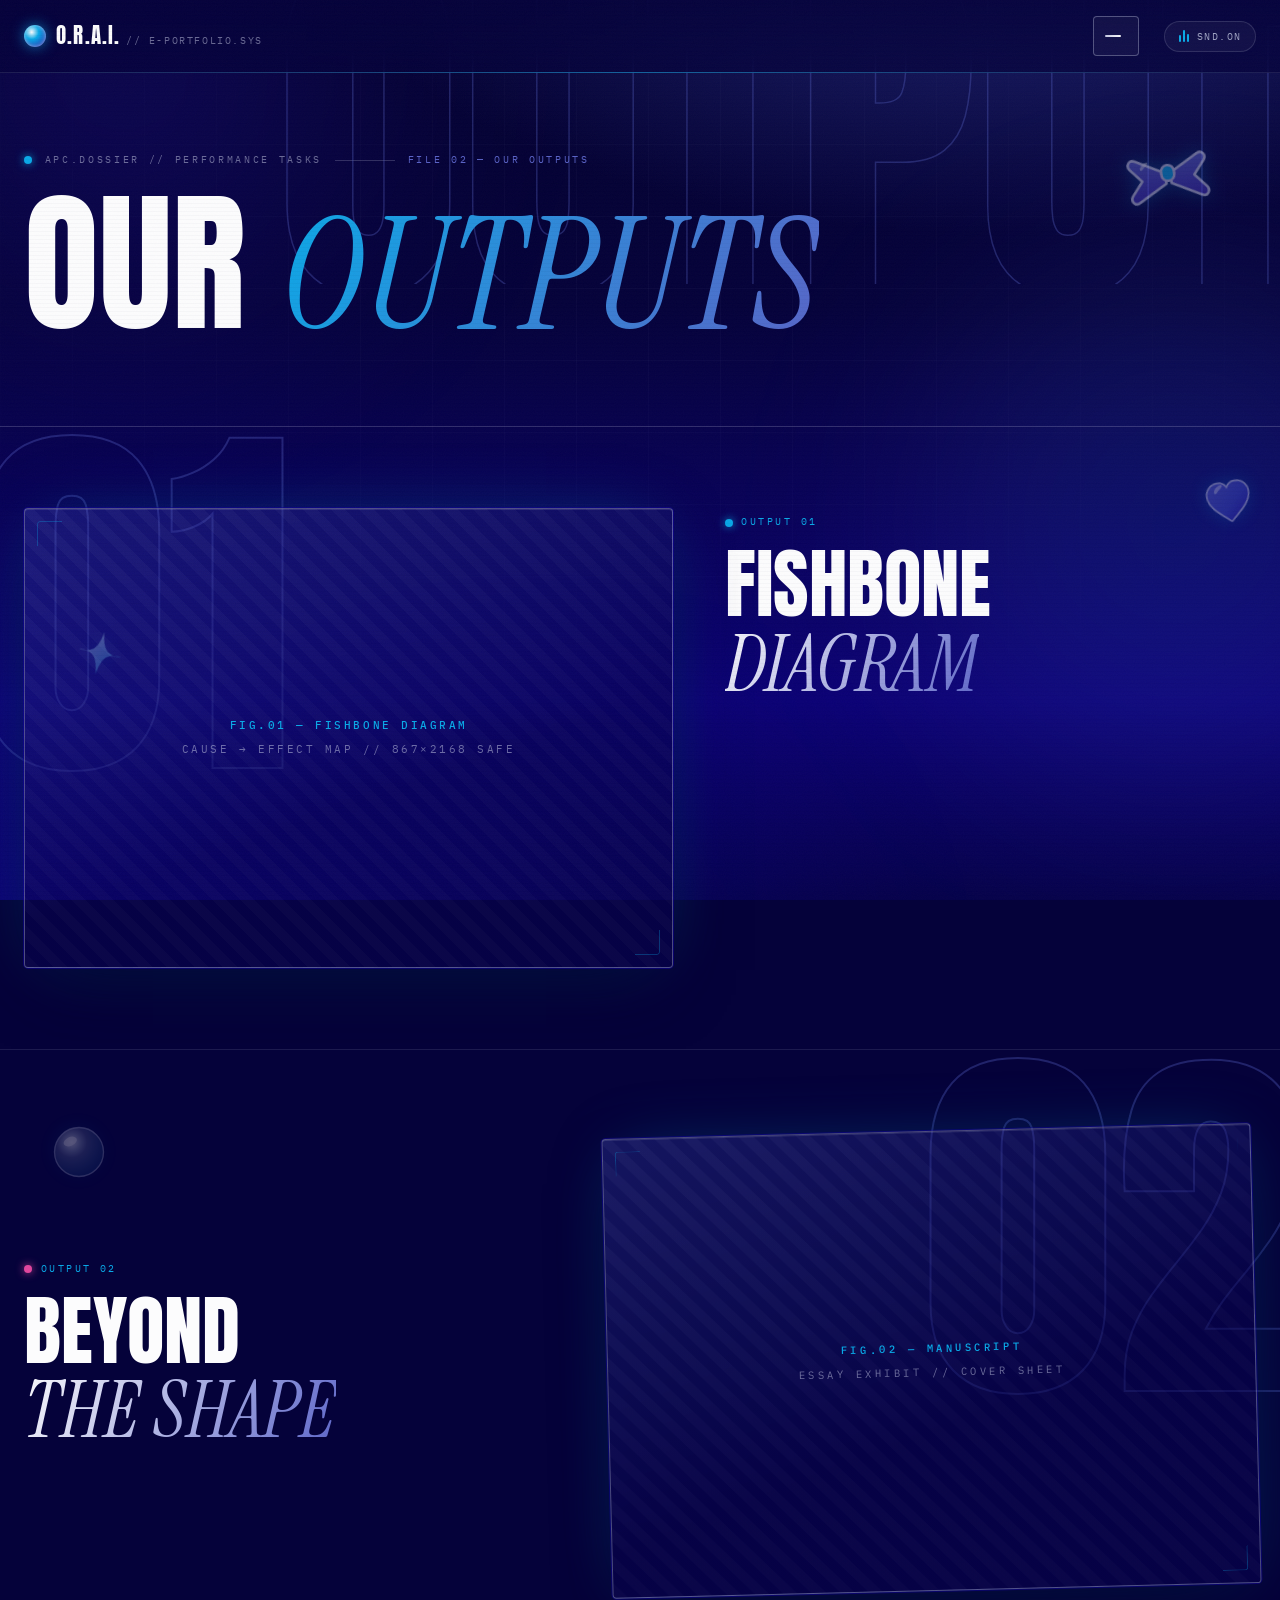
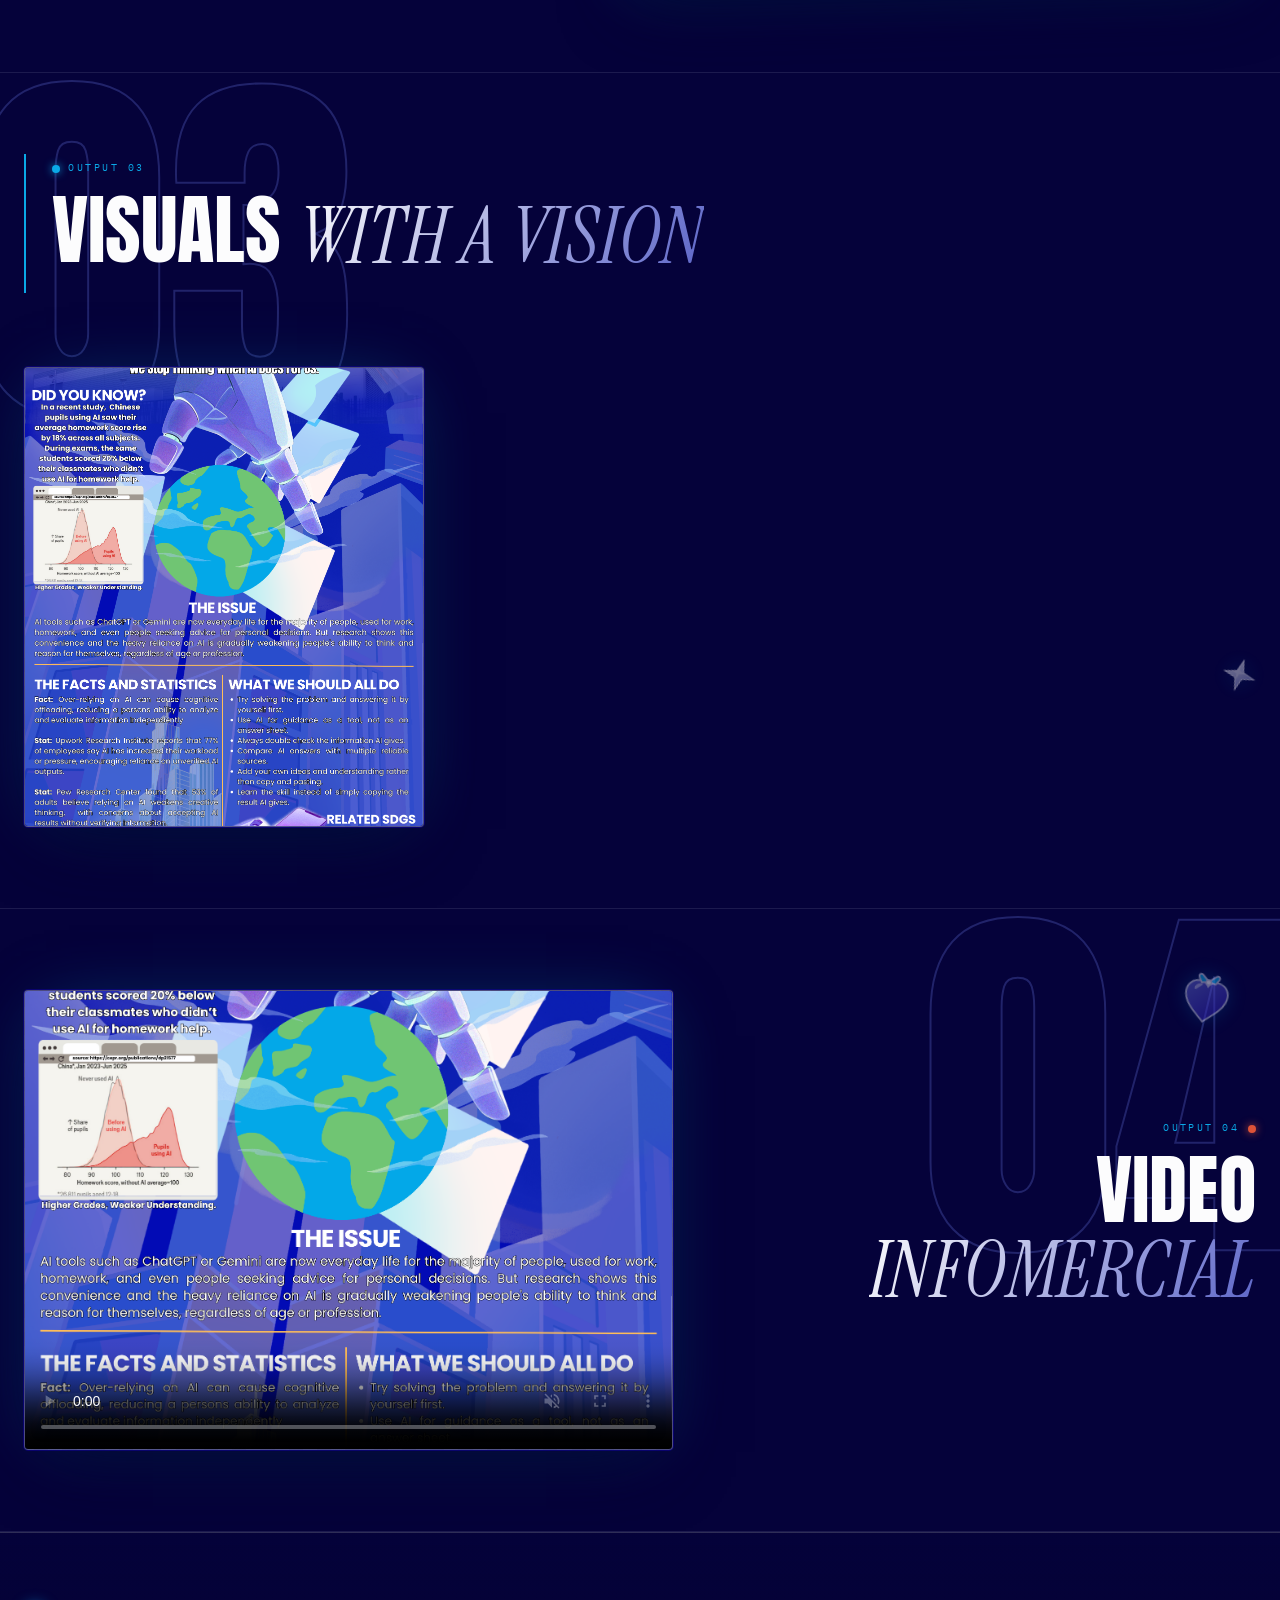
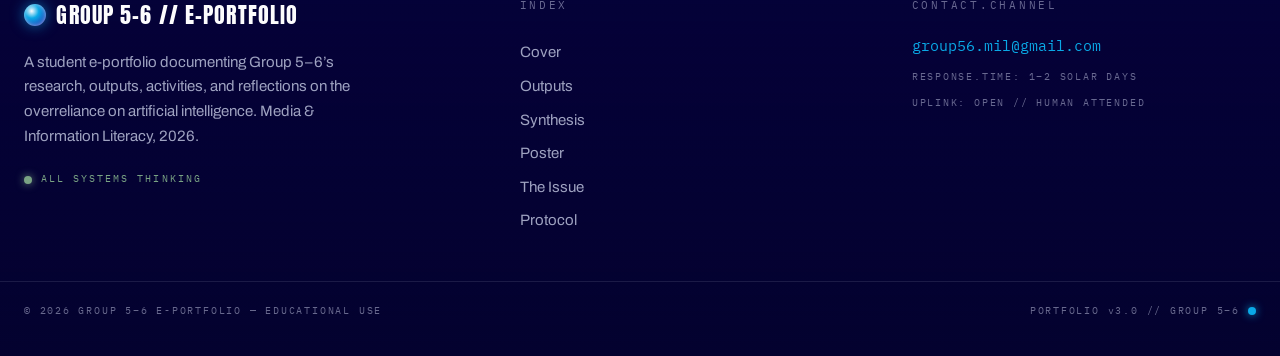
==== outputs.html @ e82bf7b2 "first commit" ====
<!DOCTYPE html>
<html lang="en">
<head>
  <meta charset="UTF-8" />
  <meta name="viewport" content="width=device-width, initial-scale=1.0" />
  <title>Our Outputs — Group 5–6 E-Portfolio</title>
  <meta name="description" content="Our group projects and outputs on the overreliance on artificial intelligence: fishbone diagram, Beyond the Shape, Visuals with a Vision, and a video infomercial." />
  <link rel="icon" href="data:image/svg+xml,%3Csvg xmlns='http://www.w3.org/2000/svg' viewBox='0 0 32 32'%3E%3Ccircle cx='16' cy='16' r='14' fill='%231000A0'/%3E%3Ccircle cx='16' cy='16' r='6' fill='%230AA9E7'/%3E%3C/svg%3E" />
  <link rel="preconnect" href="https://fonts.googleapis.com" />
  <link rel="preconnect" href="https://fonts.gstatic.com" crossorigin />
  <link href="https://fonts.googleapis.com/css2?family=Anton&family=Archivo:ital,wght@0,400;0,500;0,600;0,700;1,400&family=IBM+Plex+Mono:wght@400;500;600&family=Instrument+Serif:ital@0;1&display=swap" rel="stylesheet" />
  <link rel="stylesheet" href="styles.css" />
  <link rel="stylesheet" href="menu.css" />
  <noscript>
    <style>
      .reveal { opacity: 1 !important; transform: none !important; }
      .term { display: none !important; }
    </style>
  </noscript>
</head>
<body>
  <a class="skip-link" href="#main">Skip to content</a>

  <div class="atmosphere" aria-hidden="true">
    <div class="atmosphere__base"></div>
    <div class="blob blob--1"></div>
    <div class="blob blob--2"></div>
    <div class="blob blob--3"></div>
    <div class="bubbles" aria-hidden="true">
      <span></span><span></span><span></span><span></span><span></span><span></span><span></span><span></span>
    </div>
    <div class="grid-overlay" aria-hidden="true"></div>
  </div>
  <div class="noise" aria-hidden="true"></div>
  <div class="scanlines" aria-hidden="true"></div>

  <header class="nav" id="top">
    <div class="nav__inner">
      <a class="nav__brand" href="index.html" aria-label="O.R.A.I. home">
        <span class="nav__glyph" aria-hidden="true"></span>
        <span class="nav__code">O.R.A.I.<span class="nav__code-sub">// E-PORTFOLIO.SYS</span></span>
      </a>
      <button class="nav__menu-btn" id="pmenuOpen" type="button" aria-haspopup="dialog" aria-controls="pmenu" aria-expanded="false" aria-label="Open navigation menu">
        <span></span><span></span><span></span>
      </button>
      <button class="nav__sound" id="soundToggle" type="button" aria-pressed="false" aria-label="Interface sounds: off - activate to unmute">
        <span class="nav__sound-eq" aria-hidden="true"><i></i><i></i><i></i></span>
        <span class="nav__sound-text">SND.OFF</span>
      </button>
    </div>
  </header>

  <main id="main">
    <!-- ================= PAGE HEAD ================= -->
      <img class="decor decor--hide-sm" src="assets/decor/bow.svg" alt="" aria-hidden="true" loading="lazy" style="--dx:88%;--dy:16%;--ds:84px;--dr:-8deg;--do:.5">
  <img class="decor" src="assets/decor/sparkle.svg" alt="" aria-hidden="true" loading="lazy" style="--dx:6%;--dy:70%;--ds:46px;--dr:12deg;--do:.45;--dd:1.4s">
<section class="page-head">
      <div class="giant giant--page" aria-hidden="true">OUTPUT</div>
      <div class="container">
        <p class="page-head__kicker reveal">
          <span class="dot dot--cyan" aria-hidden="true"></span>
          APC.DOSSIER // PERFORMANCE TASKS
          <span class="hud__rule"></span>
          <span class="hud__id">FILE 02 — OUR OUTPUTS</span>
        </p>
        <h1 class="page-head__title reveal">OUR <em>OUTPUTS</em></h1>

      </div>
    </section>

    <!-- ================= SPREAD 01 — FISHBONE ================= -->
    <article class="spread spread--a" id="output-01">
  <img class="decor decor--hide-sm" src="assets/decor/heart.svg" alt="" aria-hidden="true" loading="lazy" style="--dx:94%;--dy:8%;--ds:52px;--dr:-10deg;--do:.45">

      <div class="spread__num spread__num--left" aria-hidden="true">01</div>
      <div class="container spread__grid spread__grid--media-left">
        <div class="spread__media reveal">
          <div class="media-slot media-slot--tall" data-lightbox="assets/output-01-fishbone.png">
            <img src="assets/output-01-fishbone.png" alt="Fishbone diagram tracing the causes of overreliance on artificial intelligence." data-fallback="fishbone" />
            <span class="media-slot__label" data-placeholder><b>FIG.01 — FISHBONE DIAGRAM</b>CAUSE → EFFECT MAP // 867×2168 SAFE</span>
          </div>
        </div>
        <div class="spread__copy">
          <p class="spread__kicker"><span class="dot dot--cyan" aria-hidden="true"></span>OUTPUT 01</p>
          <h2 class="spread__title">FISHBONE<br /><em>DIAGRAM</em></h2>
        </div>
      </div>
    </article>

    <!-- ================= SPREAD 02 — BEYOND THE SHAPE ================= -->
    <article class="spread spread--b" id="output-02">
  <img class="decor decor--hide-sm" src="assets/decor/bubble.svg" alt="" aria-hidden="true" loading="lazy" style="--dx:4%;--dy:12%;--ds:56px;--dr:0deg;--do:.35">

      <div class="spread__num spread__num--right" aria-hidden="true">02</div>
      <div class="container spread__grid spread__grid--media-right">
        <div class="spread__copy">
          <p class="spread__kicker"><span class="dot dot--magenta" aria-hidden="true"></span>OUTPUT 02</p>
          <h2 class="spread__title">BEYOND<br /><em>THE SHAPE</em></h2>
        </div>
        <div class="spread__media reveal">
          <div class="media-slot media-slot--tall" data-lightbox="assets/output-02-beyond-the-shape.png">
            <img src="assets/output-02-beyond-the-shape.png" alt="Beyond the Shape — written work cover." data-fallback="essay" />
            <span class="media-slot__label" data-placeholder><b>FIG.02 — MANUSCRIPT</b>ESSAY EXHIBIT // COVER SHEET</span>
          </div>
        </div>
      </div>
    </article>

    <!-- ================= SPREAD 03 — VISUALS WITH A VISION ================= -->
    <article class="spread spread--c" id="output-03">
  <img class="decor decor--hide-sm" src="assets/decor/star.svg" alt="" aria-hidden="true" loading="lazy" style="--dx:95%;--dy:70%;--ds:44px;--dr:18deg;--do:.45">

      <div class="spread__num spread__num--left" aria-hidden="true">03</div>
      <div class="container">
        <div class="spread__grid spread__grid--wide">
          <div class="spread__copy reveal">
            <p class="spread__kicker"><span class="dot dot--cyan" aria-hidden="true"></span>OUTPUT 03</p>
            <h2 class="spread__title">VISUALS <em>WITH A VISION</em></h2>
          </div>
          <div class="media-row reveal">
            <div class="media-slot media-slot--tall" data-lightbox="assets/poster.png">
              <img src="assets/poster.png" alt="Group poster: human silhouette before a glowing AI interface in indigo tones." />
            </div>
          </div>
        </div>
      </div>
    </article>

    <!-- ================= SPREAD 04 — VIDEO INFOMERCIAL ================= -->
    <article class="spread spread--d" id="output-04">
  <img class="decor decor--hide-sm" src="assets/decor/heart-bow.svg" alt="" aria-hidden="true" loading="lazy" style="--dx:92%;--dy:10%;--ds:56px;--dr:10deg;--do:.5">

      <div class="spread__num spread__num--right" aria-hidden="true">04</div>
      <div class="container spread__grid spread__grid--media-left">
        <div class="spread__media reveal">
          <div class="media-slot media-slot--tall">
            <video class="media-slot__video" src="assets/INFOMERCIAL.mp4" controls muted loop playsinline preload="metadata" poster="assets/poster.png"></video>
          </div>

        </div>
        <div class="spread__copy">
          <p class="spread__kicker"><span class="dot dot--orange" aria-hidden="true"></span>OUTPUT 04</p>
          <h2 class="spread__title">VIDEO<br /><em>INFOMERCIAL</em></h2>
        </div>
      </div>
    </article>
  </main>

  <!-- ================= FOOTER ================= -->
  <footer class="footer" id="contact">
    <div class="container footer__grid">
      <div class="footer__brand">
        <p class="footer__logo"><span class="nav__glyph" aria-hidden="true"></span>GROUP 5–6 // E-PORTFOLIO</p>
        <p class="footer__tag">A student e-portfolio documenting Group 5–6’s research, outputs, activities, and reflections on the overreliance on artificial intelligence. Media & Information Literacy, 2026.</p>
        <p class="footer__status"><span class="dot dot--green" aria-hidden="true"></span>ALL SYSTEMS THINKING</p>
      </div>
      <nav class="footer__nav" aria-label="Footer">
        <h4>INDEX</h4>
        <a href="index.html">Cover</a>
        <a href="outputs.html">Outputs</a>
        <a href="synthesis.html">Synthesis</a>
        <a href="index.html#poster">Poster</a>
        <a href="index.html#issue">The Issue</a>
        <a href="index.html#protocol">Protocol</a>
      </nav>
      <div class="footer__contact">
        <h4>CONTACT.CHANNEL</h4>
        <a class="footer__mail" href="mailto:group56.mil@gmail.com">group56.mil@gmail.com</a>
        <p class="footer__meta">RESPONSE.TIME: 1–2 SOLAR DAYS</p>
        <p class="footer__meta">UPLINK: OPEN // HUMAN ATTENDED</p>
      </div>
    </div>
    <div class="footer__baseline">
      <div class="container footer__baseline-inner">
        <p>© 2026 GROUP 5–6 E-PORTFOLIO — EDUCATIONAL USE</p>
        <p class="footer__build">PORTFOLIO v3.0 // GROUP 5–6 <span class="dot dot--cyan"></span></p>
      </div>
    </div>
  </footer>


  <!-- P-MENU: Persona-style interactive navigation -->
  <div class="pmenu" id="pmenu" role="dialog" aria-modal="true" aria-label="Site navigation" aria-hidden="true">
    <div class="pmenu__mask" aria-hidden="true"></div>
    <div class="pmenu__water" aria-hidden="true"></div>
    <video class="pmenu__video" src="assets/menu.mp4" muted loop playsinline preload="auto" aria-hidden="true"></video>
    <div class="pmenu__bubbles" aria-hidden="true"><span></span><span></span><span></span><span></span><span></span><span></span></div>
    <div class="pmenu__inner">
      <div class="pmenu__head">
        <span class="nav__glyph" aria-hidden="true"></span>
        <span><b>O.R.A.I.</b> NAV.SYS</span>
        <span class="pmenu__head-fill"></span>
        <span class="pmenu__date"><span id="pmenuDate">-- --</span><span class="pmenu__date-sep"></span><span class="pmenu__date-day" id="pmenuDay">---</span><span class="pmenu__date-sep"></span><span class="pmenu__date-time" id="pmenuClock">--:--</span></span>
        <button type="button" class="pmenu__close" id="pmenuClose">CLOSE ✕</button>
      </div>
      <ul class="pmenu__list" id="pmenuList">
        <li class="pmenu__item" data-href="index.html" tabindex="0" role="link"><span class="pmenu__idx">01</span>HOME</li>
        <li class="pmenu__item" data-href="outputs.html" tabindex="0" role="link"><span class="pmenu__idx">02</span>GROUP OUTPUTS</li>
        <li class="pmenu__item" data-href="synthesis.html" tabindex="0" role="link"><span class="pmenu__idx">03</span>SYNTHESIS</li>
        <li class="pmenu__item" data-href="synthesis.html#team" tabindex="0" role="link"><span class="pmenu__idx">04</span>MEET THE TEAM</li>
      </ul>
      <div class="pmenu__foot">
        <span class="dot dot--cyan" aria-hidden="true"></span>
        <span>NAV.SYS v3.0</span>
        <span class="pmenu__foot-fill"></span>
        <span>↑↓ NAVIGATE · ENTER SELECT · ESC CLOSE</span>
      </div>
      <svg class="pmenu__cursor" id="pmenuCursor" viewBox="0 0 40 40" aria-hidden="true">
        <polygon class="pmenu__cursor-shape" points="2,8 36,20 10,30" fill="#FCFCFD"/><polygon class="pmenu__cursor-shape pmenu__cursor-shape--accent" points="2,8 36,20 10,30" fill="#0AA9E7"/>
      </svg>
    </div>
  </div>

  <!-- page transition wipe -->
  <div class="pagewipe" id="pagewipe" aria-hidden="true">
    <span class="pagewipe__label" id="pagewipeLabel"></span>
  </div>

  <script src="main.js"></script>
</body>
</html>
---- styles.css ----
/* ============================================================
   O.R.A.I. — Overreliance on Artificial Intelligence
   Y2K × FRUTIGER AERO × JAPANESE EDITORIAL × CYBER CHROME
   Color DNA: group poster (deep indigo → periwinkle, white)
   "What if our poster became a futuristic digital magazine?"
   ============================================================ */

:root {
  /* Poster palette — dominant */
  --indigo-deep:    #1000A0;
  --indigo-electric:#2514A7;
  --indigo-muted:   #3F31B2;
  --blue-violet:    #3E4AC2;
  --periwinkle:     #5A63C7;
  --white:          #FCFCFD;
  --lavender:       #C6CAE4;

  /* Accents — small doses only */
  --cyan:           #0AA9E7;
  --green:          #7AA384;
  --orange-red:     #DD5338;
  --magenta:        #E0479E; /* tiny editorial pops only */

  /* Derived */
  --bg-0: #05023A;
  --bg-1: #0C0275;
  --bg-2: #04022E;
  --ink-soft: rgba(198, 202, 228, 0.8);
  --ink-faint: rgba(198, 202, 228, 0.52);
  --glass-fill: rgba(252, 252, 253, 0.045);
  --glass-fill-strong: rgba(252, 252, 253, 0.08);
  --glass-edge: rgba(198, 202, 228, 0.16);
  --glass-edge-bright: rgba(198, 202, 228, 0.36);
  --line: rgba(198, 202, 228, 0.22);          /* thin editorial rules */
  --line-faint: rgba(198, 202, 228, 0.12);
  --giant-ink: rgba(63, 49, 178, 0.3);
  --giant-ink-2: rgba(62, 74, 194, 0.2);
  --giant-ink-outline: rgba(90, 99, 199, 0.34);

  --font-display: "Anton", "Arial Narrow", sans-serif;
  --font-body: "Archivo", "Helvetica Neue", Arial, sans-serif;
  --font-mono: "IBM Plex Mono", "Courier New", monospace;
  --font-serif: "Instrument Serif", Georgia, serif;

  --radius-lg: 18px;
  --radius-md: 10px;
  --radius-sm: 4px;

  --container: 1240px;
  --nav-h: 72px;

  --ease: cubic-bezier(0.22, 1, 0.36, 1);
}

/* ---------- Reset & base ---------- */
*, *::before, *::after { box-sizing: border-box; }

html {
  scroll-behavior: smooth;
  scroll-padding-top: calc(var(--nav-h) + 16px);
  overflow-x: hidden;
}

body {
  margin: 0;
  font-family: var(--font-body);
  font-size: 1.0625rem;
  line-height: 1.65;
  color: var(--white);
  background: var(--bg-0);
  overflow-x: hidden;
  animation: page-in 0.7s var(--ease) both;
}
@keyframes page-in {
  from { opacity: 0; }
  to   { opacity: 1; }
}

img { max-width: 100%; display: block; }

a { color: var(--cyan); text-decoration: none; }
a:hover { text-decoration: underline; text-underline-offset: 3px; }

h1, h2, h3, h4 { margin: 0; font-weight: 400; }
p { margin: 0 0 1rem; }

::selection { background: var(--cyan); color: var(--indigo-deep); }

:focus-visible {
  outline: 2px solid var(--cyan);
  outline-offset: 3px;
  border-radius: 2px;
}

.visually-hidden {
  position: absolute !important;
  width: 1px; height: 1px;
  margin: -1px; padding: 0; border: 0;
  clip: rect(0 0 0 0); clip-path: inset(50%);
  overflow: hidden; white-space: nowrap;
}

.skip-link {
  position: fixed;
  top: -100px; left: 1rem;
  z-index: 1000;
  background: var(--indigo-deep);
  color: var(--white);
  padding: 0.7rem 1.2rem;
  font-family: var(--font-mono);
  font-size: 0.8rem;
  border: 1px solid var(--cyan);
  transition: top 0.2s var(--ease);
}
.skip-link:focus { top: 1rem; }

.container {
  width: min(var(--container), calc(100% - 3rem));
  margin-inline: auto;
}

.text-cyan { color: var(--cyan); }
em, .serif-accent { font-family: var(--font-serif); font-style: italic; font-weight: 400; }
h1 em, h2 em, .hero__line em { letter-spacing: 0.01em; }

/* ============================================================
   ATMOSPHERE — layered indigo depth, noise, scanlines
   ============================================================ */
.atmosphere {
  position: fixed; inset: 0;
  z-index: -1;
  overflow: hidden;
  pointer-events: none;
}
.atmosphere__base {
  position: absolute; inset: 0;
  background:
    radial-gradient(90% 60% at 78% -10%, rgba(62, 74, 194, 0.5), transparent 60%),
    radial-gradient(70% 55% at 8% 108%, rgba(16, 0, 160, 0.75), transparent 62%),
    linear-gradient(180deg, var(--bg-2) 0%, var(--bg-0) 34%, var(--bg-1) 78%, #06024A 100%);
}
.blob {
  position: absolute;
  border-radius: 50%;
  filter: blur(90px);
  opacity: 0.5;
}
.blob--1 {
  width: 55vw; height: 55vw;
  left: -18vw; top: -22vw;
  background: radial-gradient(circle, rgba(37, 20, 167, 0.65), transparent 70%);
  animation: drift-a 26s ease-in-out infinite alternate;
}
.blob--2 {
  width: 48vw; height: 48vw;
  right: -16vw; top: 24vh;
  background: radial-gradient(circle, rgba(10, 169, 231, 0.2), rgba(62, 74, 194, 0.35) 45%, transparent 72%);
  animation: drift-b 32s ease-in-out infinite alternate;
}
.blob--3 {
  width: 60vw; height: 42vw;
  left: 12vw; bottom: -28vw;
  background: radial-gradient(circle, rgba(16, 0, 160, 0.7), transparent 70%);
  animation: drift-a 38s ease-in-out infinite alternate-reverse;
}
@keyframes drift-a {
  from { transform: translate3d(0, 0, 0) scale(1); }
  to   { transform: translate3d(6vw, 4vh, 0) scale(1.12); }
}
@keyframes drift-b {
  from { transform: translate3d(0, 0, 0) scale(1.05); }
  to   { transform: translate3d(-5vw, -6vh, 0) scale(0.94); }
}

.bubbles { position: absolute; inset: 0; }
.bubbles span {
  position: absolute;
  bottom: -12vh;
  border-radius: 50%;
  background: radial-gradient(circle at 32% 30%, rgba(252, 252, 253, 0.5), rgba(10, 169, 231, 0.12) 42%, rgba(63, 49, 178, 0.05) 70%);
  border: 1px solid rgba(252, 252, 253, 0.14);
  box-shadow: inset 0 0 12px rgba(252, 252, 253, 0.12), 0 0 18px rgba(10, 169, 231, 0.08);
  animation: bubble-rise linear infinite;
}
.bubbles span:nth-child(1) { left: 6%;  width: 26px; height: 26px; animation-duration: 19s; animation-delay: -3s; }
.bubbles span:nth-child(2) { left: 17%; width: 12px; height: 12px; animation-duration: 26s; animation-delay: -11s; }
.bubbles span:nth-child(3) { left: 31%; width: 34px; height: 34px; animation-duration: 22s; animation-delay: -7s; }
.bubbles span:nth-child(4) { left: 47%; width: 16px; height: 16px; animation-duration: 30s; animation-delay: -16s; }
.bubbles span:nth-child(5) { left: 62%; width: 22px; height: 22px; animation-duration: 24s; animation-delay: -5s; }
.bubbles span:nth-child(6) { left: 74%; width: 10px; height: 10px; animation-duration: 28s; animation-delay: -19s; }
.bubbles span:nth-child(7) { left: 85%; width: 30px; height: 30px; animation-duration: 21s; animation-delay: -9s; }
.bubbles span:nth-child(8) { left: 94%; width: 14px; height: 14px; animation-duration: 33s; animation-delay: -14s; }
@keyframes bubble-rise {
  from { transform: translateY(0); opacity: 0; }
  8%   { opacity: 0.85; }
  92%  { opacity: 0.5; }
  to   { transform: translateY(-118vh); opacity: 0; }
}

.grid-overlay {
  position: absolute; inset: 0;
  background:
    linear-gradient(rgba(198, 202, 228, 0.035) 1px, transparent 1px),
    linear-gradient(90deg, rgba(198, 202, 228, 0.035) 1px, transparent 1px);
  background-size: 72px 72px;
  mask-image: radial-gradient(80% 70% at 50% 30%, black, transparent 90%);
  -webkit-mask-image: radial-gradient(80% 70% at 50% 30%, black, transparent 90%);
}

/* Digital noise + scanlines — fixed editorial texture layers */
.noise, .scanlines {
  position: fixed; inset: 0;
  pointer-events: none;
}
.noise {
  z-index: 250;
  opacity: 0.05;
  background-image: url("data:image/svg+xml,%3Csvg xmlns='http://www.w3.org/2000/svg' width='140' height='140'%3E%3Cfilter id='n'%3E%3CfeTurbulence type='fractalNoise' baseFrequency='0.9' numOctaves='2'/%3E%3C/filter%3E%3Crect width='140' height='140' filter='url(%23n)' opacity='0.6'/%3E%3C/svg%3E");
}
.scanlines {
  z-index: 249;
  opacity: 0.35;
  background: repeating-linear-gradient(
    180deg,
    transparent 0px,
    transparent 3px,
    rgba(4, 2, 46, 0.14) 4px
  );
}

/* ============================================================
   NAV — translucent chrome rail
   ============================================================ */
.nav {
  position: fixed;
  top: 0; left: 0; right: 0;
  z-index: 200;
  background: linear-gradient(180deg, rgba(5, 2, 58, 0.88), rgba(5, 2, 58, 0.66));
  backdrop-filter: blur(16px);
  -webkit-backdrop-filter: blur(16px);
  border-bottom: 1px solid var(--line-faint);
}
.nav::after {
  content: "";
  position: absolute;
  left: 0; right: 0; bottom: -1px;
  height: 1px;
  background: linear-gradient(90deg, transparent, rgba(10, 169, 231, 0.5), transparent);
}
.nav__inner {
  width: min(var(--container), calc(100% - 3rem));
  margin-inline: auto;
  height: var(--nav-h);
  display: flex;
  align-items: center;
  gap: 1.6rem;
}
/* all navigation lives in the P-menu: push controls right */
.nav__menu-btn { margin-left: auto; }
.nav__sound { margin-left: 0; }
.nav__brand {
  display: inline-flex;
  align-items: center;
  gap: 0.65rem;
  color: var(--white);
  font-family: var(--font-display);
  font-size: 1.3rem;
  letter-spacing: 0.05em;
}
.nav__brand:hover { text-decoration: none; }
.nav__glyph {
  width: 22px; height: 22px;
  border-radius: 50%;
  background:
    radial-gradient(circle at 35% 32%, var(--white) 0%, var(--cyan) 34%, var(--indigo-electric) 100%);
  box-shadow: 0 0 14px rgba(10, 169, 231, 0.65), inset 0 0 4px rgba(252, 252, 253, 0.6);
  flex: none;
}
.nav__code-sub {
  font-family: var(--font-mono);
  font-size: 0.62rem;
  letter-spacing: 0.16em;
  color: var(--ink-faint);
  margin-left: 0.4rem;
}
.nav__links {
  display: flex;
  align-items: center;
  gap: 1.4rem;
  margin-left: auto;
}
.nav__links a {
  position: relative;
  color: var(--ink-soft);
  font-family: var(--font-mono);
  font-size: 0.74rem;
  letter-spacing: 0.16em;
  text-transform: uppercase;
  padding: 0.4rem 0;
  transition: color 0.2s var(--ease);
}
.nav__links a::after {
  content: "";
  position: absolute;
  left: 0; right: 100%; bottom: 0;
  height: 1px;
  background: var(--cyan);
  box-shadow: 0 0 8px rgba(10, 169, 231, 0.8);
  transition: right 0.3s var(--ease);
}
.nav__links a:hover, .nav__links a.is-active { color: var(--white); text-decoration: none; }
.nav__links a:hover::after, .nav__links a.is-active::after { right: 0; }

.nav__cta {
  display: inline-flex;
  align-items: center;
  gap: 0.55rem;
  font-family: var(--font-mono);
  font-size: 0.72rem;
  letter-spacing: 0.14em;
  text-transform: uppercase;
  color: var(--indigo-deep);
  background: linear-gradient(180deg, var(--white) 0%, var(--lavender) 100%);
  border: 1px solid rgba(252, 252, 253, 0.85);
  border-radius: 999px;
  padding: 0.55rem 1.15rem;
  box-shadow: inset 0 1px 0 var(--white), 0 6px 18px -6px rgba(10, 169, 231, 0.5);
  transition: box-shadow 0.25s var(--ease), transform 0.25s var(--ease);
}
.nav__cta:hover { text-decoration: none; transform: translateY(-1px); box-shadow: inset 0 1px 0 var(--white), 0 10px 26px -6px rgba(10, 169, 231, 0.7); }

.nav__sound {
  display: inline-flex;
  align-items: center;
  gap: 0.5rem;
  font-family: var(--font-mono);
  font-size: 0.64rem;
  letter-spacing: 0.14em;
  color: var(--ink-soft);
  background: var(--glass-fill);
  border: 1px solid var(--glass-edge);
  border-radius: 999px;
  padding: 0.5rem 0.85rem;
  cursor: pointer;
  transition: border-color 0.2s var(--ease), color 0.2s var(--ease), box-shadow 0.2s var(--ease);
}
.nav__sound:hover { border-color: var(--cyan); color: var(--white); box-shadow: 0 0 14px rgba(10, 169, 231, 0.25); }
.nav__sound-eq { display: inline-flex; align-items: flex-end; gap: 2px; height: 12px; }
.nav__sound-eq i {
  width: 2px;
  background: var(--cyan);
  border-radius: 1px;
  animation: eq-bounce 0.9s ease-in-out infinite;
}
.nav__sound-eq i:nth-child(1) { height: 55%; animation-delay: 0s; }
.nav__sound-eq i:nth-child(2) { height: 100%; animation-delay: 0.15s; }
.nav__sound-eq i:nth-child(3) { height: 70%; animation-delay: 0.3s; }
@keyframes eq-bounce {
  0%, 100% { transform: scaleY(0.4); }
  50% { transform: scaleY(1); }
}
.nav__sound[aria-pressed="false"] .nav__sound-eq i { animation-play-state: paused; transform: scaleY(0.3); }

.nav__toggle {
  display: none;
  flex-direction: column;
  gap: 6px;
  background: transparent;
  border: 1px solid var(--glass-edge);
  border-radius: var(--radius-sm);
  padding: 0.7rem 0.6rem;
  cursor: pointer;
}
.nav__toggle span {
  width: 22px; height: 2px;
  background: var(--white);
  transition: transform 0.3s var(--ease), opacity 0.3s var(--ease);
}
.nav__toggle[aria-expanded="true"] span:nth-child(1) { transform: translateY(4px) rotate(45deg); }
.nav__toggle[aria-expanded="true"] span:nth-child(2) { transform: translateY(-4px) rotate(-45deg); }

.nav__mobile {
  display: none;
  flex-direction: column;
  padding: 0.6rem 1.5rem 1.4rem;
  border-top: 1px solid var(--line-faint);
  background: rgba(5, 2, 58, 0.96);
}
.nav__mobile a {
  color: var(--ink-soft);
  font-family: var(--font-mono);
  font-size: 0.82rem;
  letter-spacing: 0.16em;
  text-transform: uppercase;
  padding: 0.85rem 0;
  border-bottom: 1px solid var(--line-faint);
}
.nav__mobile a:hover, .nav__mobile a.is-active { color: var(--cyan); text-decoration: none; }

/* ============================================================
   EDITORIAL PRIMITIVES — hud, dots, chips, stickers, rules
   ============================================================ */
.hud {
  display: inline-flex;
  align-items: center;
  gap: 0.6rem;
  font-family: var(--font-mono);
  font-size: 0.68rem;
  letter-spacing: 0.22em;
  text-transform: uppercase;
  color: var(--ink-faint);
  margin: 0 0 1.4rem;
}
.hud__rule {
  width: 60px; height: 1px;
  background: var(--line);
  display: inline-block;
}
.hud__id { color: var(--periwinkle); }

.dot {
  width: 8px; height: 8px;
  border-radius: 50%;
  display: inline-block;
  flex: none;
  animation: dot-pulse 2.4s ease-in-out infinite;
}
.dot--green  { background: var(--green);      box-shadow: 0 0 8px rgba(122, 163, 132, 0.9); }
.dot--cyan   { background: var(--cyan);       box-shadow: 0 0 8px rgba(10, 169, 231, 0.9); }
.dot--orange { background: var(--orange-red); box-shadow: 0 0 8px rgba(221, 83, 56, 0.9); }
.dot--magenta{ background: var(--magenta);    box-shadow: 0 0 8px rgba(224, 71, 158, 0.9); }
@keyframes dot-pulse {
  0%, 100% { opacity: 1; }
  50% { opacity: 0.45; }
}

.status-chip {
  display: inline-flex;
  align-items: center;
  gap: 0.5rem;
  font-family: var(--font-mono);
  font-size: 0.64rem;
  letter-spacing: 0.14em;
  color: var(--ink-soft);
  background: var(--glass-fill);
  border: 1px solid var(--glass-edge);
  border-radius: 3px;
  padding: 0.5rem 0.8rem;
  backdrop-filter: blur(6px);
  -webkit-backdrop-filter: blur(6px);
}

/* Stickers — rotated chrome-edged badges */
.sticker {
  display: inline-flex;
  align-items: center;
  gap: 0.45rem;
  font-family: var(--font-mono);
  font-size: 0.64rem;
  letter-spacing: 0.18em;
  text-transform: uppercase;
  color: var(--indigo-deep);
  background: linear-gradient(180deg, var(--white), var(--lavender));
  border: 1px solid rgba(252, 252, 253, 0.9);
  border-radius: 3px;
  padding: 0.42rem 0.75rem;
  box-shadow: inset 0 1px 0 var(--white), 0 6px 16px -6px rgba(10, 169, 231, 0.55), 0 0 0 1px rgba(16, 0, 160, 0.4);
  transform: rotate(-2.5deg);
}
.sticker--alt { transform: rotate(2deg); color: var(--white); background: linear-gradient(180deg, var(--indigo-electric), var(--indigo-deep)); border-color: rgba(10, 169, 231, 0.5); }
.sticker--pink { color: var(--white); background: linear-gradient(180deg, #C23B82, var(--magenta)); border-color: rgba(252, 252, 253, 0.5); }

/* Badge — flat mono label */
.badge {
  display: inline-block;
  font-family: var(--font-mono);
  font-size: 0.6rem;
  letter-spacing: 0.2em;
  text-transform: uppercase;
  color: var(--cyan);
  border: 1px solid rgba(10, 169, 231, 0.45);
  padding: 0.3rem 0.6rem;
  border-radius: 2px;
}

/* Vertical rail label — Japanese magazine side text */
.rail-label {
  position: absolute;
  top: 0;
  writing-mode: vertical-rl;
  font-family: var(--font-mono);
  font-size: 0.62rem;
  letter-spacing: 0.42em;
  text-transform: uppercase;
  color: var(--ink-faint);
  white-space: nowrap;
}
.rail-label--left { left: -0.4rem; }
.rail-label--right { right: -0.4rem; }

/* Thin editorial rules */
.rule { border: 0; border-top: 1px solid var(--line-faint); margin: 0; }
.rule--bright { border-top-color: var(--line); }

/* Glass — translucent panel */
.glass {
  background: var(--glass-fill);
  border: 1px solid var(--glass-edge);
  border-radius: var(--radius-md);
  backdrop-filter: blur(10px);
  -webkit-backdrop-filter: blur(10px);
  box-shadow: inset 0 1px 0 rgba(252, 252, 253, 0.08);
}

/* ============================================================
   SECTION SCAFFOLD — numbers, titles, giant words
   ============================================================ */
section { position: relative; }
.section-pad { padding: clamp(5rem, 10vh, 8.5rem) 0; }

.section-head { position: relative; margin-bottom: 3.4rem; }

.section-title {
  font-family: var(--font-display);
  font-size: clamp(2.6rem, 6vw, 5rem);
  line-height: 0.98;
  letter-spacing: 0.01em;
  text-transform: uppercase;
  margin: 0 0 1.2rem;
}
.section-title--xl { font-size: clamp(3.2rem, 9vw, 7.5rem); }
.section-lede {
  max-width: 58ch;
  font-size: 1.14rem;
  color: var(--ink-soft);
}

/* Oversized outlined section numeral */
.sec-num {
  position: absolute;
  top: -0.18em;
  right: 0;
  font-family: var(--font-display);
  font-size: clamp(5rem, 14vw, 11rem);
  line-height: 1;
  color: transparent;
  -webkit-text-stroke: 1.5px var(--giant-ink-outline);
  pointer-events: none;
  user-select: none;
}
.sec-num--solid { color: var(--giant-ink); -webkit-text-stroke: 0; }

/* Giant background words — cropped, drifting on scroll */
.giant {
  position: absolute;
  font-family: var(--font-display);
  text-transform: uppercase;
  line-height: 0.8;
  color: var(--giant-ink);
  pointer-events: none;
  user-select: none;
  white-space: nowrap;
  z-index: 0;
  will-change: transform;
  max-width: 96vw;
  overflow: hidden;
}
.giant--hero {
  font-size: clamp(16rem, 44vw, 42rem);
  right: -0.08em;
  bottom: -0.12em;
  color: transparent;
  -webkit-text-stroke: 2px var(--giant-ink-outline);
}
.giant--poster {
  font-size: clamp(7rem, 22vw, 20rem);
  left: -0.06em;
  top: 0.05em;
}
.giant--issue {
  font-size: clamp(8rem, 26vw, 24rem);
  right: -0.1em;
  top: -0.08em;
  color: transparent;
  -webkit-text-stroke: 1.5px var(--giant-ink-outline);
}
.giant--protocol {
  font-size: clamp(8rem, 24vw, 22rem);
  left: -0.08em;
  bottom: -0.05em;
}
.giant--page {
  font-size: clamp(10rem, 30vw, 28rem);
  top: -0.06em;
  right: -0.08em;
  color: transparent;
  -webkit-text-stroke: 1.5px var(--giant-ink-outline);
}

/* ============================================================
   BUTTONS — glossy Y2K chrome
   ============================================================ */
.btn {
  position: relative;
  display: inline-flex;
  align-items: center;
  gap: 0.6rem;
  font-family: var(--font-mono);
  font-size: 0.8rem;
  letter-spacing: 0.14em;
  text-transform: uppercase;
  padding: 0.95rem 1.7rem;
  border-radius: 999px;
  cursor: pointer;
  overflow: hidden;
  transition: transform 0.25s var(--ease), box-shadow 0.25s var(--ease), border-color 0.25s var(--ease);
}
.btn::before {
  /* gloss sweep */
  content: "";
  position: absolute;
  top: 0; left: -80%;
  width: 50%; height: 100%;
  background: linear-gradient(105deg, transparent, rgba(252, 252, 253, 0.55), transparent);
  transform: skewX(-20deg);
  transition: left 0.5s var(--ease);
  pointer-events: none;
}
.btn:hover::before { left: 130%; }
.btn:hover { text-decoration: none; transform: translateY(-2px); }

.btn--primary {
  color: var(--indigo-deep);
  font-weight: 600;
  background: linear-gradient(180deg, var(--white) 0%, #DDE0F5 46%, var(--lavender) 100%);
  border: 1px solid rgba(252, 252, 253, 0.9);
  box-shadow:
    inset 0 1px 0 var(--white),
    inset 0 -6px 12px rgba(90, 99, 199, 0.25),
    0 10px 30px -10px rgba(10, 169, 231, 0.55),
    0 0 0 1px rgba(16, 0, 160, 0.35);
}
.btn--primary:hover {
  box-shadow:
    inset 0 1px 0 var(--white),
    inset 0 -6px 12px rgba(90, 99, 199, 0.25),
    0 14px 38px -10px rgba(10, 169, 231, 0.8),
    0 0 0 1px rgba(16, 0, 160, 0.35);
}
.btn--primary:hover .btn__arrow { transform: translateX(4px); }
.btn__arrow { display: inline-block; transition: transform 0.25s var(--ease); }

.btn--ghost {
  color: var(--white);
  background: var(--glass-fill);
  border: 1px solid var(--glass-edge-bright);
  backdrop-filter: blur(8px);
  -webkit-backdrop-filter: blur(8px);
}
.btn--ghost:hover {
  border-color: var(--cyan);
  box-shadow: 0 0 22px rgba(10, 169, 231, 0.35), inset 0 0 18px rgba(10, 169, 231, 0.08);
}

/* ============================================================
   HERO — the magazine cover
   ============================================================ */
.hero {
  position: relative;
  min-height: 100vh;
  display: flex;
  flex-direction: column;
  justify-content: center;
  padding: calc(var(--nav-h) + 3.5rem) 0 0;
  overflow: hidden;
}
.hero__frame {
  position: relative;
  z-index: 2;
  display: grid;
  grid-template-columns: minmax(0, 1.35fr) minmax(0, 0.65fr);
  gap: 2rem;
  align-items: center;
  width: min(var(--container), calc(100% - 3rem));
  margin-inline: auto;
}

/* masthead strip above the title */
.masthead {
  grid-column: 1 / -1;
  display: flex;
  align-items: center;
  gap: 1rem;
  padding: 0.7rem 0;
  border-top: 1px solid var(--line);
  border-bottom: 1px solid var(--line);
  font-family: var(--font-mono);
  font-size: 0.62rem;
  letter-spacing: 0.26em;
  text-transform: uppercase;
  color: var(--ink-faint);
}
.masthead b { color: var(--white); font-weight: 600; }
.masthead__dot { color: var(--magenta); }
.masthead__fill { flex: 1; }

.hero__title {
  margin: 0 0 2rem;
  position: relative;
  z-index: 3;
}
.hero__line {
  display: block;
  font-family: var(--font-display);
  text-transform: uppercase;
}
.hero__line--chrome {
  position: relative;
  /* sized to the hero grid column: ~12 Anton glyphs * 0.6em must fit the
     1.35fr column at every viewport (8vw tracks the column, 7.1rem caps it) */
  font-size: clamp(3rem, 8vw, 7.1rem);
  line-height: 0.9;
  letter-spacing: 0.005em;
  max-width: 100%;
  background: linear-gradient(178deg,
    var(--white) 4%,
    #E4E6F4 30%,
    var(--lavender) 48%,
    var(--periwinkle) 62%,
    #8F97DB 76%,
    var(--white) 96%);
  -webkit-background-clip: text;
  background-clip: text;
  color: transparent;
  filter: drop-shadow(0 4px 26px rgba(10, 169, 231, 0.28)) drop-shadow(0 2px 2px rgba(7, 3, 79, 0.9));
}
.hero__line--mid {
  font-size: clamp(2.2rem, 6.5vw, 6.2rem);
  line-height: 1;
  letter-spacing: 0.06em;
  color: var(--white);
  margin: 0.1em 0;
}
.hero__line--mid em {
  color: transparent;
  background: linear-gradient(120deg, var(--cyan), var(--periwinkle) 70%);
  -webkit-background-clip: text;
  background-clip: text;
  font-size: 1.08em;
  text-shadow: none;
}
.hero__line--mid .hero__outline {
  color: transparent;
  -webkit-text-stroke: 1.5px var(--lavender);
}
.hero__line--sub {
  font-size: clamp(1.5rem, 4.4vw, 4rem);
  line-height: 1.02;
  letter-spacing: 0.1em;
  color: var(--lavender);
  margin-top: 0.4rem;
}
.hero__line--sub em {
  font-style: normal;
  color: var(--cyan);
  text-shadow: 0 0 26px rgba(10, 169, 231, 0.5);
}

/* floating technical labels around the title */
.hero__label {
  position: absolute;
  font-family: var(--font-mono);
  font-size: 0.6rem;
  letter-spacing: 0.3em;
  text-transform: uppercase;
  color: var(--ink-faint);
  z-index: 4;
  white-space: nowrap;
}
.hero__label b { color: var(--cyan); font-weight: 500; }
.hero__label--a { top: -1.6rem; left: 0.2rem; }
.hero__label--b { top: 38%; right: 46%; transform: rotate(90deg); transform-origin: right top; }
.hero__label--c { bottom: -2.1rem; left: 24%; }

.hero__lede {
  max-width: 50ch;
  font-size: 1.16rem;
  color: var(--ink-soft);
  margin-bottom: 2.2rem;
  position: relative;
  z-index: 3;
}
.hero__lede strong { color: var(--white); }

.hero__actions {
  display: flex;
  flex-wrap: wrap;
  gap: 1rem;
  margin-bottom: 2.6rem;
  position: relative;
  z-index: 3;
}

.hero__status {
  display: flex;
  flex-wrap: wrap;
  gap: 0.7rem;
  position: relative;
  z-index: 3;
}

/* cover poster — overlaps the title block */
.hero__cover {
  position: relative;
  z-index: 1;
  justify-self: end;
  width: min(320px, 78%);
  transform: rotate(2.4deg);
  transition: transform 0.6s var(--ease);
}
.hero__cover:hover { transform: rotate(0.6deg) translateY(-6px); }
.hero__cover .poster__glass {
  border-radius: var(--radius-sm);
  border-width: 1px;
  box-shadow:
    0 0 0 1px rgba(16, 0, 160, 0.6),
    0 24px 70px -18px rgba(2, 1, 40, 0.95),
    0 0 80px -20px rgba(10, 169, 231, 0.45);
}
.hero__cover-tag {
  position: absolute;
  top: -0.9rem;
  left: -1.4rem;
  z-index: 5;
}

/* ticker */
.hero__ticker {
  position: relative;
  z-index: 2;
  margin-top: 4rem;
  border-top: 1px solid var(--line);
  border-bottom: 1px solid var(--line);
  background: rgba(5, 2, 58, 0.5);
  overflow: hidden;
  padding: 0.8rem 0;
}
.hero__ticker-track {
  display: flex;
  align-items: center;
  gap: 2.2rem;
  white-space: nowrap;
  font-family: var(--font-display);
  font-size: 1.05rem;
  letter-spacing: 0.22em;
  text-transform: uppercase;
  color: var(--lavender);
  width: max-content;
  animation: ticker-scroll 36s linear infinite;
}
.hero__ticker-track i {
  font-style: normal;
  color: var(--cyan);
  font-size: 0.7rem;
}
.hero__ticker-track span:nth-child(4n+3) {
  color: transparent;
  -webkit-text-stroke: 1px var(--periwinkle);
}
@keyframes ticker-scroll {
  from { transform: translateX(0); }
  to   { transform: translateX(-50%); }
}

/* ============================================================
   REVEAL — scroll entrance
   ============================================================ */
.reveal {
  opacity: 0;
  transform: translateY(26px);
  transition: opacity 0.7s var(--ease), transform 0.7s var(--ease);
  transition-delay: var(--reveal-delay, 0s);
}
.reveal.is-visible { opacity: 1; transform: none; }

/* Hero glitch-scan entrance (fires the moment the boot screen lifts) */
.hero__line--chrome.reveal.is-visible {
  animation: glitch-scan-in 0.9s steps(1, end) both;
  animation-delay: var(--reveal-delay, 0s);
}
.hero__line--chrome.reveal.is-visible::before,
.hero__line--chrome.reveal.is-visible::after {
  content: attr(data-text);
  position: absolute;
  left: 0;
  right: 0;
  pointer-events: none;
  opacity: 0;
}
/* solid-color RGB-split ghosts (no background-clip: avoids unclipped box) */
.hero__line--chrome.reveal.is-visible::before {
  animation: glitch-slice-a 0.9s steps(1, end) both;
  animation-delay: var(--reveal-delay, 0s);
  color: rgba(10, 169, 231, 0.85);
  -webkit-text-fill-color: rgba(10, 169, 231, 0.85);
}
.hero__line--chrome.reveal.is-visible::after {
  animation: glitch-slice-b 0.9s steps(1, end) both;
  animation-delay: var(--reveal-delay, 0s);
  color: rgba(221, 83, 56, 0.8);
  -webkit-text-fill-color: rgba(221, 83, 56, 0.8);
}
@keyframes glitch-scan-in {
  0% { opacity: 1; clip-path: inset(46% 0 46% 0); transform: translateX(-0.12em) skewX(-8deg); }
  12% { clip-path: inset(12% 0 64% 0); transform: translateX(0.09em) skewX(5deg); }
  24% { clip-path: inset(72% 0 8% 0); transform: translateX(-0.05em); }
  36% { clip-path: inset(4% 0 82% 0); transform: translateX(0.07em) skewX(-4deg); }
  48% { clip-path: inset(58% 0 22% 0); transform: translateX(-0.03em); }
  60% { clip-path: inset(22% 0 55% 0); transform: none; }
  74% { clip-path: inset(38% 0 38% 0); }
  88% { clip-path: inset(8% 0 4% 0); }
  100% { opacity: 1; clip-path: inset(0 0 0 0); transform: none; }
}
@keyframes glitch-slice-a {
  0%, 30% { opacity: 0; transform: none; clip-path: inset(0 0 100% 0); }
  34% { opacity: 1; transform: translateX(-0.06em); clip-path: inset(18% 0 62% 0); }
  46% { opacity: 1; transform: translateX(0.04em); clip-path: inset(64% 0 18% 0); }
  58%, 100% { opacity: 0; transform: none; clip-path: inset(0 0 100% 0); }
}
@keyframes glitch-slice-b {
  0%, 40% { opacity: 0; transform: none; clip-path: inset(0 0 100% 0); }
  44% { opacity: 1; transform: translateX(0.07em); clip-path: inset(48% 0 30% 0); }
  56% { opacity: 1; transform: translateX(-0.05em); clip-path: inset(10% 0 74% 0); }
  68%, 100% { opacity: 0; transform: none; clip-path: inset(0 0 100% 0); }
}

/* ============================================================
   POSTER SECTION — exhibit spread
   ============================================================ */
.poster-section { padding: clamp(5rem, 10vh, 8.5rem) 0; overflow: hidden; }
.poster__grid {
  position: relative;
  z-index: 1;
  display: grid;
  grid-template-columns: minmax(0, 1fr) minmax(0, 0.82fr);
  gap: clamp(2rem, 6vw, 5rem);
  align-items: center;
}
.poster__copy { position: relative; z-index: 2; }
.poster__copy .section-title { margin-bottom: 1.4rem; }
.poster__meta {
  display: flex;
  flex-wrap: wrap;
  gap: 0.7rem;
  margin-top: 1.8rem;
}
.meta-item {
  display: inline-flex;
  align-items: baseline;
  gap: 0.5rem;
  font-family: var(--font-mono);
  font-size: 0.66rem;
  letter-spacing: 0.14em;
  color: var(--ink-soft);
  border: 1px solid var(--glass-edge);
  border-radius: 3px;
  padding: 0.5rem 0.75rem;
  background: var(--glass-fill);
}
.meta-item b { color: var(--cyan); font-weight: 600; letter-spacing: 0.2em; }

.poster__frame {
  position: relative;
  margin: 0;
  z-index: 2;
}
.poster__glass {
  position: relative;
  border-radius: var(--radius-md);
  border: 1px solid var(--glass-edge-bright);
  overflow: hidden;
  background: rgba(7, 3, 79, 0.4);
  box-shadow:
    inset 0 1px 0 rgba(252, 252, 253, 0.14),
    0 0 0 1px rgba(16, 0, 160, 0.55),
    0 30px 80px -20px rgba(2, 1, 40, 0.9),
    0 0 90px -18px rgba(10, 169, 231, 0.4);
  cursor: zoom-in;
}
.poster__glass::after {
  /* moving sheen */
  content: "";
  position: absolute;
  inset: 0;
  background: radial-gradient(420px circle at var(--sheen-x, 50%) var(--sheen-y, 30%), rgba(252, 252, 253, 0.16), transparent 55%);
  opacity: 0;
  transition: opacity 0.35s var(--ease);
  pointer-events: none;
}
.poster__glass:hover::after { opacity: 1; }
.poster__glass img { width: 100%; height: auto; }
.poster__caption {
  display: flex;
  align-items: center;
  gap: 0.55rem;
  margin-top: 0.9rem;
  font-family: var(--font-mono);
  font-size: 0.62rem;
  letter-spacing: 0.16em;
  color: var(--ink-faint);
}
.poster__frame .sticker {
  position: absolute;
  bottom: 2.4rem;
  right: -1rem;
  z-index: 3;
}

/* ============================================================
   MANIFESTO — editorial pull-quote spread
   ============================================================ */
.manifesto {
  padding: clamp(5rem, 12vh, 9rem) 0;
  border-top: 1px solid var(--line-faint);
  border-bottom: 1px solid var(--line-faint);
  background: linear-gradient(180deg, rgba(16, 0, 160, 0.16), transparent 55%);
}
.manifesto__inner { position: relative; z-index: 1; }
.manifesto__quote {
  margin: 0 0 1.6rem;
  max-width: 24ch;
}
.manifesto__quote p {
  font-family: var(--font-display);
  font-size: clamp(2.2rem, 5.6vw, 4.8rem);
  line-height: 1.04;
  text-transform: uppercase;
  margin: 0;
}
.manifesto__quote em {
  color: var(--cyan);
  font-size: 1.02em;
}
.manifesto__attribution {
  font-family: var(--font-mono);
  font-size: 0.66rem;
  letter-spacing: 0.24em;
  color: var(--ink-faint);
  margin-bottom: 4rem;
}
.manifesto__pillars {
  display: grid;
  grid-template-columns: repeat(3, minmax(0, 1fr));
  gap: 0;
  border-top: 1px solid var(--line);
}
.pillar {
  position: relative;
  padding: 2rem 2rem 1.6rem;
  border-right: 1px solid var(--line-faint);
  border-bottom: 1px solid var(--line-faint);
  background: transparent;
  transition: background 0.35s var(--ease);
}
.pillar:last-child { border-right: 0; }
.pillar:hover { background: var(--glass-fill); }
.pillar__index {
  position: absolute;
  top: 1.1rem;
  right: 1.2rem;
  font-family: var(--font-display);
  font-size: 3.4rem;
  line-height: 1;
  color: transparent;
  -webkit-text-stroke: 1.2px var(--giant-ink-outline);
}
.pillar h3 {
  font-family: var(--font-display);
  font-size: 1.3rem;
  letter-spacing: 0.04em;
  text-transform: uppercase;
  margin-bottom: 0.7rem;
}
.pillar p { color: var(--ink-soft); font-size: 0.95rem; margin: 0; }

/* ============================================================
   THE ISSUE — threat briefing, asymmetric grid
   ============================================================ */
.issue { padding: clamp(5rem, 10vh, 8.5rem) 0; overflow: hidden; }
.issue__grid {
  position: relative;
  z-index: 1;
  display: grid;
  grid-template-columns: repeat(12, minmax(0, 1fr));
  gap: 1.2rem;
}
.issue-card {
  position: relative;
  padding: 2.2rem 1.8rem 1.9rem;
  border-radius: var(--radius-sm);
  background: var(--glass-fill);
  border: 1px solid var(--glass-edge);
  backdrop-filter: blur(8px);
  -webkit-backdrop-filter: blur(8px);
  overflow: hidden;
  transition: border-color 0.3s var(--ease), box-shadow 0.3s var(--ease), transform 0.3s var(--ease);
}
.issue-card:hover {
  border-color: rgba(10, 169, 231, 0.5);
  box-shadow: 0 0 34px -8px rgba(10, 169, 231, 0.35);
  transform: translateY(-4px);
}
/* asymmetric spans — magazine rhythm, no uniform card rows */
.issue-card:nth-child(1) { grid-column: 1 / span 7; }
.issue-card:nth-child(2) { grid-column: 8 / span 5; }
.issue-card:nth-child(3) { grid-column: 1 / span 5; }
.issue-card:nth-child(4) { grid-column: 6 / span 7; }
.issue-card__num {
  position: absolute;
  top: -0.28em;
  right: 0.1em;
  font-family: var(--font-display);
  font-size: 6.4rem;
  line-height: 1;
  color: transparent;
  -webkit-text-stroke: 1.2px var(--giant-ink-outline);
  pointer-events: none;
}
.issue-card h3 {
  font-family: var(--font-display);
  font-size: 1.55rem;
  letter-spacing: 0.03em;
  text-transform: uppercase;
  margin-bottom: 0.7rem;
  max-width: 12ch;
}
.issue-card p { color: var(--ink-soft); font-size: 0.96rem; max-width: 46ch; }
.issue-card__tag {
  font-family: var(--font-mono) !important;
  font-size: 0.62rem !important;
  letter-spacing: 0.2em;
  color: var(--orange-red) !important;
  margin: 1rem 0 0 !important;
}
.issue-card__tag::before { content: "▲ "; font-size: 0.5rem; }

/* ============================================================
   SELF-CHECK — diagnostic module
   ============================================================ */
.signals { padding: clamp(5rem, 10vh, 8.5rem) 0; border-top: 1px solid var(--line-faint); }
.signals__grid {
  position: relative;
  z-index: 1;
  display: grid;
  grid-template-columns: minmax(0, 0.9fr) minmax(0, 1.1fr);
  gap: clamp(2rem, 5vw, 4.5rem);
  align-items: start;
}
.signals__readout {
  margin-top: 2rem;
  padding: 1.6rem 1.7rem;
  border-radius: var(--radius-sm);
  position: relative;
  overflow: hidden;
}
.signals__readout::before {
  content: "";
  position: absolute;
  top: 0; left: 0; right: 0;
  height: 2px;
  background: linear-gradient(90deg, var(--green), var(--cyan), var(--orange-red));
  opacity: 0.7;
}
.signals__readout-label {
  font-family: var(--font-mono);
  font-size: 0.62rem;
  letter-spacing: 0.26em;
  color: var(--ink-faint);
  margin-bottom: 0.5rem;
}
.signals__readout-value {
  font-family: var(--font-display);
  font-size: 4rem;
  line-height: 1;
  margin-bottom: 0.4rem;
}
.signals__readout-total { font-size: 1.4rem; color: var(--ink-faint); margin-left: 0.2rem; }
.signals__readout-note {
  font-family: var(--font-mono);
  font-size: 0.72rem;
  letter-spacing: 0.14em;
  color: var(--green);
  margin-bottom: 1rem;
  min-height: 1.2em;
}
.signals__meter {
  height: 8px;
  border-radius: 999px;
  background: rgba(198, 202, 228, 0.1);
  overflow: hidden;
}
.signals__meter-fill {
  height: 100%;
  width: 0%;
  border-radius: inherit;
  background: linear-gradient(90deg, var(--indigo-muted), var(--cyan));
  box-shadow: 0 0 10px rgba(10, 169, 231, 0.6);
  transition: width 0.45s var(--ease);
}

.signals__list {
  display: grid;
  gap: 0.8rem;
  border: 0;
  padding: 0;
  margin: 0;
}
.check {
  display: grid;
  grid-template-columns: auto 1fr auto;
  align-items: center;
  gap: 1rem;
  padding: 1.05rem 1.3rem;
  border-radius: var(--radius-sm);
  cursor: pointer;
  transition: border-color 0.25s var(--ease), background 0.25s var(--ease), transform 0.25s var(--ease);
}
.check:hover {
  border-color: rgba(10, 169, 231, 0.45);
  transform: translateX(4px);
}
.check__input { position: absolute; opacity: 0; pointer-events: none; }
.check__box {
  width: 22px; height: 22px;
  border: 1px solid var(--glass-edge-bright);
  border-radius: 3px;
  background: var(--glass-fill);
  display: grid;
  place-items: center;
  transition: background 0.2s var(--ease), border-color 0.2s var(--ease), box-shadow 0.2s var(--ease);
}
.check__box::after {
  content: "✓";
  font-size: 0.8rem;
  color: var(--indigo-deep);
  opacity: 0;
  transform: scale(0.5);
  transition: opacity 0.15s var(--ease), transform 0.2s var(--ease);
}
.check__input:checked + .check__box {
  background: linear-gradient(180deg, var(--white), var(--lavender));
  border-color: var(--white);
  box-shadow: 0 0 12px rgba(10, 169, 231, 0.5);
}
.check__input:checked + .check__box::after { opacity: 1; transform: scale(1); }
.check__input:focus-visible + .check__box {
  outline: 2px solid var(--cyan);
  outline-offset: 2px;
}
.check__text { font-size: 0.94rem; color: var(--ink-soft); }
.check__input:checked ~ .check__text { color: var(--white); }
.check__status {
  font-family: var(--font-mono);
  font-size: 0.6rem;
  letter-spacing: 0.2em;
  color: var(--green);
  transition: color 0.2s var(--ease);
}
.check:has(.check__input:checked) { border-color: rgba(221, 83, 56, 0.55); background: rgba(221, 83, 56, 0.06); }
.check:has(.check__input:checked) .check__status { color: var(--orange-red); }
.check:has(.check__input:checked) .check__status::after { content: " ▲"; }

/* ============================================================
   PROTOCOL — countermeasures
   ============================================================ */
.protocol { padding: clamp(5rem, 10vh, 8.5rem) 0; overflow: hidden; }
.protocol__panels {
  position: relative;
  z-index: 1;
  display: grid;
  grid-template-columns: repeat(2, minmax(0, 1fr));
  gap: 1.4rem;
  margin-bottom: 3.4rem;
}
.protocol-panel {
  padding: 2rem 2rem 1.7rem;
  border-radius: var(--radius-sm);
}
.protocol-panel--alert { border-color: rgba(221, 83, 56, 0.4); }
.protocol-panel__head {
  display: flex;
  align-items: center;
  gap: 0.6rem;
  font-family: var(--font-display);
  font-size: 1.25rem;
  letter-spacing: 0.06em;
  text-transform: uppercase;
  margin-bottom: 1.2rem;
}
.protocol-list {
  list-style: none;
  margin: 0;
  padding: 0;
  display: grid;
  gap: 0.75rem;
}
.protocol-list li {
  position: relative;
  padding-left: 1.4rem;
  color: var(--ink-soft);
  font-size: 0.96rem;
}
.protocol-list li::before {
  content: "▸";
  position: absolute;
  left: 0;
  color: var(--cyan);
}
.protocol-panel--alert .protocol-list li::before { color: var(--orange-red); }

.protocol__steps {
  position: relative;
  z-index: 1;
  display: grid;
  grid-template-columns: repeat(5, minmax(0, 1fr));
  gap: 0;
  border-top: 1px solid var(--line);
}
.step {
  padding: 1.6rem 1.3rem 0.4rem;
  border-right: 1px solid var(--line-faint);
  position: relative;
}
.step:last-child { border-right: 0; }
.step__num {
  display: block;
  font-family: var(--font-display);
  font-size: 2.6rem;
  line-height: 1;
  color: transparent;
  -webkit-text-stroke: 1.2px var(--giant-ink-outline);
  margin-bottom: 0.7rem;
}
.step h4 {
  font-family: var(--font-mono);
  font-size: 0.72rem;
  letter-spacing: 0.18em;
  text-transform: uppercase;
  color: var(--cyan);
  margin-bottom: 0.5rem;
}
.step p { font-size: 0.86rem; color: var(--ink-soft); }

/* ============================================================
   RESOURCES + FAQ
   ============================================================ */
.resources { padding: clamp(5rem, 10vh, 8.5rem) 0; border-top: 1px solid var(--line-faint); }
.resources__grid {
  position: relative;
  z-index: 1;
  display: grid;
  grid-template-columns: minmax(0, 1fr) minmax(0, 1.15fr);
  gap: clamp(2rem, 6vw, 5rem);
  align-items: start;
}
.link-list {
  list-style: none;
  margin: 1.6rem 0 0;
  padding: 0;
  border-top: 1px solid var(--line);
}
.link-list li { border-bottom: 1px solid var(--line-faint); }
.link-list a {
  display: flex;
  align-items: baseline;
  justify-content: space-between;
  gap: 1rem;
  padding: 1rem 0.4rem;
  color: var(--white);
  font-size: 0.98rem;
  transition: padding-left 0.25s var(--ease), color 0.25s var(--ease), background 0.25s var(--ease);
}
.link-list a:hover {
  text-decoration: none;
  color: var(--cyan);
  padding-left: 1rem;
  background: linear-gradient(90deg, rgba(10, 169, 231, 0.08), transparent);
}
.link-list a span { color: var(--periwinkle); flex: none; }

.resources__faq-title {
  font-family: var(--font-display);
  font-size: 1.4rem;
  letter-spacing: 0.05em;
  margin-bottom: 1.4rem;
}
.resources__faq-sub { font-family: var(--font-mono); font-size: 0.62rem; color: var(--ink-faint); letter-spacing: 0.2em; }
.faq { display: grid; gap: 0.8rem; }
.faq__item {
  border-radius: var(--radius-sm);
  overflow: hidden;
}
.faq__item summary {
  list-style: none;
  cursor: pointer;
  display: flex;
  align-items: center;
  justify-content: space-between;
  gap: 1rem;
  padding: 1.1rem 1.4rem;
  font-weight: 600;
  font-size: 0.98rem;
  transition: color 0.2s var(--ease);
}
.faq__item summary::-webkit-details-marker { display: none; }
.faq__item summary:hover { color: var(--cyan); }
.faq__item[open] summary { color: var(--cyan); }
.faq__icon {
  position: relative;
  width: 14px; height: 14px;
  flex: none;
}
.faq__icon::before, .faq__icon::after {
  content: "";
  position: absolute;
  top: 50%; left: 0;
  width: 100%; height: 2px;
  background: var(--cyan);
  transition: transform 0.3s var(--ease);
}
.faq__icon::after { transform: rotate(90deg); }
.faq__item[open] .faq__icon::after { transform: rotate(0deg); }
.faq__a { padding: 0 1.4rem 1.3rem; color: var(--ink-soft); font-size: 0.94rem; }
.faq__a p { margin: 0; }

/* ============================================================
   APC OUTPUT SPREADS — outputs.html
   ============================================================ */
.page-head {
  position: relative;
  padding: calc(var(--nav-h) + 5rem) 0 4rem;
  overflow: hidden;
  border-bottom: 1px solid var(--line);
}
.page-head__kicker {
  display: flex;
  align-items: center;
  gap: 0.8rem;
  font-family: var(--font-mono);
  font-size: 0.64rem;
  letter-spacing: 0.26em;
  text-transform: uppercase;
  color: var(--ink-faint);
  margin-bottom: 1.6rem;
}
.page-head__title {
  font-family: var(--font-display);
  font-size: clamp(3.6rem, 12vw, 11rem);
  line-height: 0.9;
  text-transform: uppercase;
  margin: 0 0 1rem;
  position: relative;
  z-index: 2;
}
.page-head__title em {
  color: transparent;
  background: linear-gradient(120deg, var(--cyan), var(--periwinkle));
  -webkit-background-clip: text;
  background-clip: text;
}
.page-head__lede {
  max-width: 52ch;
  color: var(--ink-soft);
  font-size: 1.12rem;
  position: relative;
  z-index: 2;
}
.page-head__meta {
  display: flex;
  flex-wrap: wrap;
  gap: 0.7rem;
  margin-top: 2rem;
}

/* one spread = one editorial composition */
.spread {
  position: relative;
  padding: clamp(4.5rem, 9vh, 7.5rem) 0;
  border-bottom: 1px solid var(--line-faint);
  overflow: hidden;
}
.spread__num {
  position: absolute;
  top: 0.04em;
  font-family: var(--font-display);
  font-size: clamp(11rem, 30vw, 26rem);
  line-height: 0.85;
  color: transparent;
  -webkit-text-stroke: 2px var(--giant-ink-outline);
  pointer-events: none;
  user-select: none;
  z-index: 0;
}
.spread__num--left { left: -0.06em; }
.spread__num--right { right: -0.06em; }
.spread__grid {
  position: relative;
  z-index: 1;
  display: grid;
  gap: clamp(1.6rem, 4vw, 3.4rem);
  align-items: center;
}
.spread__grid--media-left  { grid-template-columns: minmax(0, 1.1fr) minmax(0, 0.9fr); }
.spread__grid--media-right { grid-template-columns: minmax(0, 0.9fr) minmax(0, 1.1fr); }
.spread__grid--wide { grid-template-columns: 1fr; }

.spread__kicker {
  display: inline-flex;
  align-items: center;
  gap: 0.55rem;
  font-family: var(--font-mono);
  font-size: 0.64rem;
  letter-spacing: 0.24em;
  text-transform: uppercase;
  color: var(--cyan);
  margin-bottom: 1rem;
}
.spread__title {
  font-family: var(--font-display);
  font-size: clamp(2.4rem, 6vw, 5.4rem);
  line-height: 0.96;
  text-transform: uppercase;
  margin-bottom: 1.2rem;
}
.spread__title em {
  color: transparent;
  background: linear-gradient(120deg, var(--white), var(--periwinkle));
  -webkit-background-clip: text;
  background-clip: text;
}
.spread__body { color: var(--ink-soft); max-width: 54ch; }
.spread__body strong { color: var(--white); }
.spread__facts {
  display: flex;
  flex-wrap: wrap;
  gap: 0.7rem;
  margin-top: 1.6rem;
}

/* media slot — chrome frame with placeholder art */
.media-slot {
  position: relative;
  border: 1px solid var(--glass-edge-bright);
  border-radius: var(--radius-sm);
  background:
    linear-gradient(160deg, rgba(62, 74, 194, 0.28), rgba(7, 3, 79, 0.55) 60%),
    repeating-linear-gradient(45deg, rgba(198, 202, 228, 0.05) 0 10px, transparent 10px 20px);
  box-shadow:
    inset 0 1px 0 rgba(252, 252, 253, 0.12),
    0 0 0 1px rgba(16, 0, 160, 0.5),
    0 24px 70px -22px rgba(2, 1, 40, 0.9),
    0 0 70px -20px rgba(10, 169, 231, 0.35);
  overflow: hidden;
  min-height: 300px;
  display: grid;
  place-items: center;
  transition: box-shadow 0.35s var(--ease), transform 0.35s var(--ease);
}
.media-slot:hover {
  box-shadow:
    inset 0 1px 0 rgba(252, 252, 253, 0.12),
    0 0 0 1px rgba(16, 0, 160, 0.5),
    0 24px 70px -22px rgba(2, 1, 40, 0.9),
    0 0 100px -16px rgba(10, 169, 231, 0.55);
  transform: translateY(-4px);
}
.media-slot::before {
  /* chrome corner brackets */
  content: "";
  position: absolute;
  inset: 12px;
  border: 1px solid rgba(10, 169, 231, 0.3);
  border-radius: 3px;
  pointer-events: none;
  mask-image: linear-gradient(135deg, black 0 18px, transparent 18px), linear-gradient(315deg, black 0 18px, transparent 18px);
  mask-composite: add;
  -webkit-mask-composite: source-over;
}
.media-slot__label {
  font-family: var(--font-mono);
  font-size: 0.66rem;
  letter-spacing: 0.24em;
  text-transform: uppercase;
  color: var(--ink-faint);
  text-align: center;
  padding: 1rem;
}
.media-slot__label b { display: block; color: var(--cyan); font-weight: 500; margin-bottom: 0.4rem; }
.media-slot__video {
  width: 100%;
  height: 100%;
  object-fit: cover;
  position: absolute;
  inset: 0;
  background: var(--bg-2);
}
.media-slot img {
  width: 100%;
  height: 100%;
  object-fit: cover;
  position: absolute;
  inset: 0;
}
.media-slot--tall { min-height: 460px; }
.media-slot--short { min-height: 240px; }

/* spread composition variants */
.spread--a .spread__grid { align-items: start; }
.spread--b .media-slot { transform: rotate(-1.4deg); }
.spread--b .media-slot:hover { transform: rotate(0deg) translateY(-4px); }
.spread--c .spread__copy { border-left: 2px solid var(--cyan); padding-left: 1.6rem; }
.spread--d .spread__copy { text-align: right; }
.spread--d .spread__facts { justify-content: flex-end; }
.spread--d .spread__kicker { flex-direction: row-reverse; }

/* strip of mini frames under spread 3 */
.media-row {
  display: grid;
  grid-template-columns: repeat(3, minmax(0, 1fr));
  gap: 1rem;
  margin-top: 1.4rem;
}

/* ============================================================
   SYNTHESIS PAGE
   ============================================================ */
.synth-chain {
  position: relative;
  z-index: 1;
  display: grid;
  grid-template-columns: repeat(5, minmax(0, 1fr));
  border-top: 1px solid var(--line);
  border-bottom: 1px solid var(--line);
  margin: 4rem 0;
}
.synth-node {
  position: relative;
  padding: 2rem 1.4rem 1.6rem;
  border-right: 1px solid var(--line-faint);
  transition: background 0.3s var(--ease);
}
.synth-node:last-child { border-right: 0; }
.synth-node:hover { background: var(--glass-fill); }
.synth-node__step {
  font-family: var(--font-mono);
  font-size: 0.6rem;
  letter-spacing: 0.24em;
  color: var(--cyan);
  display: block;
  margin-bottom: 0.8rem;
}
.synth-node__name {
  font-family: var(--font-display);
  font-size: clamp(1.2rem, 2vw, 1.7rem);
  text-transform: uppercase;
  line-height: 1;
  margin-bottom: 0.6rem;
}
.synth-node p { font-size: 0.84rem; color: var(--ink-soft); margin: 0; }
.synth-node::after {
  content: "→";
  position: absolute;
  right: -0.55rem;
  top: 2.1rem;
  z-index: 2;
  color: var(--cyan);
  font-size: 1.1rem;
  background: var(--bg-0);
  text-shadow: 0 0 12px rgba(10, 169, 231, 0.8);
}
.synth-node:last-child::after { display: none; }

.synth-quote {
  position: relative;
  z-index: 1;
  max-width: 30ch;
  margin: 0 0 3rem;
  font-family: var(--font-serif);
  font-style: italic;
  font-size: clamp(1.6rem, 3.4vw, 2.6rem);
  line-height: 1.25;
  color: var(--lavender);
}
.synth-quote b { color: var(--white); font-weight: 400; }

/* ============================================================
   TEAM — futuristic editorial profiles
   ============================================================ */
.team { padding: clamp(4.5rem, 9vh, 7.5rem) 0; }
.team__grid {
  position: relative;
  z-index: 1;
  display: grid;
  grid-template-columns: repeat(12, minmax(0, 1fr));
  gap: 1.2rem;
}
.team-card {
  position: relative;
  padding: 1.8rem 1.6rem 1.6rem;
  border: 1px solid var(--glass-edge);
  border-radius: var(--radius-sm);
  background: var(--glass-fill);
  backdrop-filter: blur(8px);
  -webkit-backdrop-filter: blur(8px);
  overflow: hidden;
  transition: border-color 0.3s var(--ease), box-shadow 0.3s var(--ease), transform 0.3s var(--ease);
}
.team-card:hover {
  border-color: rgba(10, 169, 231, 0.5);
  box-shadow: 0 0 34px -8px rgba(10, 169, 231, 0.35);
  transform: translateY(-4px);
}
.team-card:nth-child(odd) { grid-column: span 7; }
.team-card:nth-child(even) { grid-column: span 5; }
.team-card__num {
  position: absolute;
  top: -0.3em;
  right: 0.05em;
  font-family: var(--font-display);
  font-size: 5.6rem;
  line-height: 1;
  color: transparent;
  -webkit-text-stroke: 1.2px var(--giant-ink-outline);
  pointer-events: none;
}
.team-card__avatar {
  width: 74px; height: 74px;
  border-radius: 50%;
  border: 1px solid rgba(10, 169, 231, 0.5);
  background:
    radial-gradient(circle at 32% 28%, rgba(252, 252, 253, 0.5), rgba(10, 169, 231, 0.25) 40%, rgba(16, 0, 160, 0.9) 100%);
  box-shadow: 0 0 18px rgba(10, 169, 231, 0.35), inset 0 0 10px rgba(252, 252, 253, 0.15);
  display: grid;
  place-items: center;
  font-family: var(--font-display);
  font-size: 1.5rem;
  color: var(--white);
  margin-bottom: 1.1rem;
}
.team-card h3 {
  font-family: var(--font-display);
  font-size: 1.5rem;
  letter-spacing: 0.03em;
  text-transform: uppercase;
}
.team-card__role {
  font-family: var(--font-mono);
  font-size: 0.62rem;
  letter-spacing: 0.22em;
  text-transform: uppercase;
  color: var(--cyan);
  margin: 0.3rem 0 0.8rem;
}
.team-card p { font-size: 0.92rem; color: var(--ink-soft); margin: 0; }
.team-card__tags {
  display: flex;
  flex-wrap: wrap;
  gap: 0.45rem;
  margin-top: 1rem;
}
.team-card__tags .badge { font-size: 0.54rem; padding: 0.25rem 0.5rem; color: var(--ink-soft); border-color: var(--glass-edge); }

/* ============================================================
   FOOTER
   ============================================================ */
.footer {
  border-top: 1px solid var(--line);
  background: linear-gradient(180deg, rgba(5, 2, 58, 0.4), rgba(4, 2, 46, 0.9));
  position: relative;
  z-index: 1;
}
.footer__grid {
  display: grid;
  grid-template-columns: 1.3fr 1fr 1fr;
  gap: 3rem;
  padding: 4rem 0 3rem;
}
.footer__logo {
  display: flex;
  align-items: center;
  gap: 0.65rem;
  font-family: var(--font-display);
  font-size: 1.4rem;
  letter-spacing: 0.05em;
  margin-bottom: 1rem;
}
.footer__tag { color: var(--ink-soft); font-size: 0.94rem; max-width: 38ch; }
.footer__status {
  display: inline-flex;
  align-items: center;
  gap: 0.55rem;
  font-family: var(--font-mono);
  font-size: 0.64rem;
  letter-spacing: 0.2em;
  color: var(--green);
}
.footer h4 {
  font-family: var(--font-mono);
  font-size: 0.66rem;
  letter-spacing: 0.26em;
  color: var(--ink-faint);
  margin-bottom: 1.1rem;
}
.footer__nav { display: grid; gap: 0.55rem; justify-items: start; }
.footer__nav a {
  color: var(--ink-soft);
  font-size: 0.94rem;
  transition: color 0.2s var(--ease), padding-left 0.2s var(--ease);
}
.footer__nav a:hover { color: var(--cyan); padding-left: 0.4rem; text-decoration: none; }
.footer__mail {
  font-family: var(--font-mono);
  font-size: 0.95rem;
  color: var(--cyan);
}
.footer__meta {
  font-family: var(--font-mono);
  font-size: 0.62rem;
  letter-spacing: 0.18em;
  color: var(--ink-faint);
  margin: 0.6rem 0 0;
}
.footer__baseline {
  border-top: 1px solid var(--line-faint);
  padding: 1.3rem 0;
}
.footer__baseline-inner {
  display: flex;
  flex-wrap: wrap;
  justify-content: space-between;
  gap: 0.8rem;
  font-family: var(--font-mono);
  font-size: 0.62rem;
  letter-spacing: 0.18em;
  color: var(--ink-faint);
}
.footer__build { display: inline-flex; align-items: center; gap: 0.5rem; }

/* ============================================================
   BOOT SEQUENCE
   ============================================================ */
.boot {
  position: fixed; inset: 0; z-index: 300;
  display: grid; place-items: center;
  background:
    radial-gradient(120% 90% at 50% 10%, rgba(37, 20, 167, 0.5), transparent 60%),
    linear-gradient(180deg, var(--bg-0) 0%, #04022E 100%);
  transition: opacity 0.55s var(--ease), visibility 0.55s;
}
.boot.is-done { opacity: 0; visibility: hidden; pointer-events: none; }

.boot__scan {
  position: absolute; inset: 0;
  background: repeating-linear-gradient(
    180deg,
    transparent 0px,
    transparent 3px,
    rgba(7, 3, 79, 0.22) 4px
  );
  pointer-events: none;
}
.boot__scan::after {
  content: "";
  position: absolute; left: 0; right: 0;
  height: 90px;
  background: linear-gradient(180deg, transparent, rgba(10, 169, 231, 0.07), transparent);
  animation: boot-sweep 4.5s linear infinite;
}
@keyframes boot-sweep {
  from { top: -15%; }
  to   { top: 115%; }
}

.boot__panel {
  width: min(620px, calc(100% - 3rem));
  background: rgba(7, 3, 79, 0.72);
  border: 1px solid var(--glass-edge-bright);
  border-radius: var(--radius-md);
  box-shadow:
    inset 0 1px 0 rgba(252, 252, 253, 0.12),
    0 0 0 1px rgba(16, 0, 160, 0.6),
    0 30px 80px -20px rgba(2, 1, 40, 0.9),
    0 0 70px -18px rgba(10, 169, 231, 0.3);
  backdrop-filter: blur(10px);
  -webkit-backdrop-filter: blur(10px);
  overflow: hidden;
}
.boot__head {
  display: flex; align-items: center; gap: 0.6rem;
  padding: 0.85rem 1.2rem;
  border-bottom: 1px solid var(--glass-edge);
  font-family: var(--font-mono);
  font-size: 0.72rem; letter-spacing: 0.12em;
  color: var(--ink-soft);
}
.boot__title { letter-spacing: 0.1em; }
.boot__cursor {
  margin-left: auto;
  color: var(--cyan);
  animation: boot-blink 1s steps(1) infinite;
}
@keyframes boot-blink { 50% { opacity: 0; } }

.boot__lines {
  padding: 1.1rem 1.2rem 0.9rem;
  min-height: 208px;
  display: grid; gap: 0.42rem;
  align-content: start;
  font-family: var(--font-mono);
  font-size: 0.76rem; letter-spacing: 0.04em;
}
.boot__row { display: flex; align-items: baseline; gap: 0.6rem; }
.boot__label { color: var(--ink-soft); white-space: nowrap; }
.boot__lead {
  flex: 1;
  border-bottom: 1px dotted rgba(198, 202, 228, 0.22);
  transform: translateY(-3px);
}
.boot__ok    { color: var(--green); }
.boot__warn  { color: var(--orange-red); }
.boot__go    { color: var(--cyan); text-shadow: 0 0 12px rgba(10, 169, 231, 0.6); }
.boot__muted { color: var(--ink-faint); }

.boot__progress {
  display: flex; align-items: center; gap: 0.8rem;
  padding: 0.9rem 1.2rem 1.2rem;
  border-top: 1px solid var(--glass-edge);
  font-family: var(--font-mono);
  font-size: 0.68rem; letter-spacing: 0.16em;
  color: var(--ink-faint);
}
.boot__track {
  flex: 1;
  height: 8px;
  border-radius: 999px;
  background: rgba(198, 202, 228, 0.1);
  overflow: hidden;
}
.boot__fill {
  height: 100%;
  width: 0%;
  border-radius: inherit;
  background: linear-gradient(90deg, var(--indigo-muted), var(--cyan));
  box-shadow: 0 0 10px rgba(10, 169, 231, 0.6);
  transition: width 0.25s var(--ease);
}
.boot__pct { color: var(--cyan); min-width: 4ch; text-align: right; }

.boot__skip {
  position: absolute;
  bottom: 2.2rem; left: 50%; transform: translateX(-50%);
  display: inline-flex; align-items: center; gap: 0.5rem;
  font-family: var(--font-mono);
  font-size: 0.66rem; letter-spacing: 0.2em;
  color: var(--ink-faint);
  animation: boot-blink 2.4s steps(1) infinite;
  margin: 0;
  text-align: center;
}
.boot__skip b { color: var(--cyan); font-weight: 500; }

/* While booting: hold the page behind the screen */
body.is-booting { overflow: hidden; }

/* ============================================================
   MAINTENANCE TERMINAL (type ORAI to unlock)
   ============================================================ */
.term {
  position: fixed; inset: 0; z-index: 400;
  display: grid; place-items: center;
  padding: 1.5rem;
  background:
    radial-gradient(120% 90% at 50% 10%, rgba(37, 20, 167, 0.55), transparent 60%),
    linear-gradient(180deg, rgba(4, 2, 46, 0.92), rgba(4, 2, 46, 0.96));
  opacity: 0; visibility: hidden; pointer-events: none;
  transition: opacity 0.4s var(--ease), visibility 0.4s;
}
.term.is-open {
  opacity: 1; visibility: visible; pointer-events: auto;
}
.term__panel {
  width: min(680px, 100%);
  max-height: min(78vh, 640px);
  display: flex; flex-direction: column;
  background: rgba(7, 3, 79, 0.82);
  border: 1px solid rgba(10, 169, 231, 0.35);
  border-radius: var(--radius-md);
  box-shadow:
    inset 0 1px 0 rgba(252, 252, 253, 0.12),
    0 0 0 1px rgba(16, 0, 160, 0.6),
    0 30px 80px -20px rgba(2, 1, 40, 0.95),
    0 0 90px -14px rgba(10, 169, 231, 0.45);
  backdrop-filter: blur(12px);
  -webkit-backdrop-filter: blur(12px);
  overflow: hidden;
  transform: translateY(14px) scale(0.98);
  transition: transform 0.4s var(--ease);
}
.term.is-open .term__panel { transform: none; }
.term__scan {
  position: absolute; inset: 0;
  background: repeating-linear-gradient(180deg, transparent 0px, transparent 3px, rgba(7, 3, 79, 0.25) 4px);
  pointer-events: none;
}
.term__head {
  display: flex; align-items: center; gap: 0.6rem;
  padding: 0.85rem 1.2rem;
  border-bottom: 1px solid rgba(10, 169, 231, 0.22);
  font-family: var(--font-mono);
  font-size: 0.72rem; letter-spacing: 0.12em;
  color: var(--ink-soft);
}
.term__title { letter-spacing: 0.1em; color: var(--cyan); }
.term__close {
  margin-left: auto;
  font-family: var(--font-mono);
  font-size: 0.66rem; letter-spacing: 0.14em;
  color: var(--ink-soft);
  background: transparent;
  border: 1px solid var(--glass-edge-bright);
  border-radius: 4px;
  padding: 0.3rem 0.6rem;
  cursor: pointer;
  transition: color 0.2s var(--ease), border-color 0.2s var(--ease), box-shadow 0.2s var(--ease);
}
.term__close:hover, .term__close:focus-visible {
  color: var(--white);
  border-color: var(--cyan);
  box-shadow: 0 0 14px rgba(10, 169, 231, 0.35);
}
.term__body {
  flex: 1;
  overflow-y: auto;
  padding: 1.1rem 1.2rem;
  font-family: var(--font-mono);
  font-size: 0.78rem; line-height: 1.55; letter-spacing: 0.03em;
  color: var(--lavender);
  scrollbar-width: thin;
  scrollbar-color: rgba(10, 169, 231, 0.4) transparent;
}
.term__body::-webkit-scrollbar { width: 6px; }
.term__body::-webkit-scrollbar-thumb { background: rgba(10, 169, 231, 0.4); border-radius: 999px; }
.term__line { white-space: pre-wrap; word-break: break-word; }
.term__line--in { color: var(--white); }
.term__line--in::before { content: "> "; color: var(--cyan); }
.term__line--ok { color: var(--green); }
.term__line--warn { color: var(--orange-red); }
.term__line--sys { color: var(--cyan); }
.term__line--dim { color: var(--ink-faint); }
.term__prompt { display: flex; align-items: baseline; gap: 0.4rem; }
.term__prompt::before { content: ">"; color: var(--cyan); }
.term__input {
  flex: 1;
  background: transparent;
  border: none;
  outline: none;
  font: inherit;
  color: var(--white);
  caret-color: var(--cyan);
}
.term__input::placeholder { color: var(--ink-faint); }
.term__foot {
  display: flex; align-items: center; gap: 0.8rem;
  padding: 0.7rem 1.2rem;
  border-top: 1px solid rgba(10, 169, 231, 0.22);
  font-family: var(--font-mono);
  font-size: 0.64rem; letter-spacing: 0.16em;
  color: var(--ink-faint);
}
.term__foot-hint { margin-left: auto; }
.term__foot .dot { margin-left: 0.2rem; }

/* ============================================================
   LIGHTBOX
   ============================================================ */
.lightbox {
  position: fixed; inset: 0; z-index: 500;
  display: grid; place-items: center;
  padding: 2rem;
  background: rgba(4, 2, 46, 0.94);
  backdrop-filter: blur(10px);
  -webkit-backdrop-filter: blur(10px);
  opacity: 0; visibility: hidden;
  transition: opacity 0.35s var(--ease), visibility 0.35s;
  cursor: zoom-out;
}
.lightbox.is-open { opacity: 1; visibility: visible; }
.lightbox img {
  max-width: min(92vw, 720px);
  max-height: 88vh;
  width: auto; height: auto;
  border: 1px solid var(--glass-edge-bright);
  border-radius: var(--radius-sm);
  box-shadow: 0 0 90px -14px rgba(10, 169, 231, 0.5), 0 40px 100px -30px rgba(2, 1, 40, 0.95);
  transform: scale(0.94);
  transition: transform 0.35s var(--ease);
}
.lightbox.is-open img { transform: scale(1); }
.lightbox__hint {
  position: absolute;
  bottom: 1.6rem; left: 50%;
  transform: translateX(-50%);
  font-family: var(--font-mono);
  font-size: 0.62rem;
  letter-spacing: 0.22em;
  color: var(--ink-faint);
}

/* ============================================================
   RESPONSIVE
   ============================================================ */
@media (max-width: 1020px) {
  .nav__sound { margin-left: 0; }

  .hero__frame { grid-template-columns: 1fr; }
  .hero__cover { justify-self: start; width: min(260px, 62%); margin-top: 1rem; }
  .hero__label--b { display: none; }

  .poster__grid { grid-template-columns: 1fr; }
  .signals__grid { grid-template-columns: 1fr; }
  .resources__grid { grid-template-columns: 1fr; }
  .footer__grid { grid-template-columns: 1fr 1fr; }

  .issue__grid { grid-template-columns: 1fr 1fr; }
  .issue-card:nth-child(n) { grid-column: auto; }

  .protocol__panels { grid-template-columns: 1fr; }
  .protocol__steps { grid-template-columns: repeat(2, 1fr); border-top: 0; }
  .step { border-top: 1px solid var(--line); border-bottom: 1px solid var(--line-faint); }

  .spread__grid--media-left, .spread__grid--media-right { grid-template-columns: 1fr; }
  .spread--d .spread__copy { text-align: left; }
  .spread--d .spread__facts { justify-content: flex-start; }
  .spread--d .spread__kicker { flex-direction: row; }

  .synth-chain { grid-template-columns: 1fr 1fr; }
  .synth-node { border-bottom: 1px solid var(--line-faint); }
  .synth-node:nth-child(2n) { border-right: 0; }
  .synth-node:nth-child(2n)::after { display: none; }
  .synth-node:nth-child(2n+1)::after { display: none; }

  .team-card:nth-child(n) { grid-column: auto; }
  .manifesto__pillars { grid-template-columns: 1fr; }
  .pillar { border-right: 0; }
}

@media (max-width: 640px) {
  .container { width: calc(100% - 2.4rem); }
  .nav__inner { width: calc(100% - 2.4rem); gap: 1rem; }
  .nav__sound-text { display: none; }

  .issue__grid { grid-template-columns: 1fr; }
  .footer__grid { grid-template-columns: 1fr; gap: 2.2rem; }
  .protocol__steps { grid-template-columns: 1fr; }
  .synth-chain { grid-template-columns: 1fr; }
  .media-row { grid-template-columns: 1fr; }
  .team-card:nth-child(n) { grid-column: auto; }

  .hero__actions .btn { width: 100%; justify-content: center; }
  .hero__label--c { display: none; }
  .hero__cover { width: 72%; }
  .masthead { flex-wrap: wrap; gap: 0.5rem 1rem; }
  .sec-num { position: static; display: block; margin-bottom: 0.5rem; }
}

/* ============================================================
   REDUCED MOTION
   ============================================================ */
@media (prefers-reduced-motion: reduce) {
  html { scroll-behavior: auto;   .decor, .decor--drift { animation: none !important; }
}
  *, *::before, *::after {
    animation-duration: 0.01ms !important;
    animation-iteration-count: 1 !important;
    transition-duration: 0.01ms !important;
  }
  .blob, .bubbles span, .hero__ticker-track, .boot__scan::after, .boot__cursor, .boot__skip, .nav__sound-eq i, .hero__line--chrome.reveal.is-visible, .hero__line--chrome.reveal.is-visible::before, .hero__line--chrome.reveal.is-visible::after { animation: none !important; }
  .reveal { opacity: 1; transform: none; transition: none; }
  .btn:hover, .link-list a:hover { transform: none; }
  .giant { transform: none !important; }
}

/* ---- NSO-style decor stickers (original SVG, low-key) ---- */
.decor-host { position: relative; }
.decor {
  position: absolute;
  left: var(--dx, 4%);
  top: var(--dy, 8%);
  width: var(--ds, 56px);
  height: auto;
  opacity: var(--do, 0.5);
  transform: rotate(var(--dr, 0deg));
  pointer-events: none;
  user-select: none;
  z-index: 1;
  filter: drop-shadow(0 0 10px rgba(10, 169, 231, 0.35));
  animation: decor-bob 7s ease-in-out infinite;
  animation-delay: var(--dd, 0s);
}
.decor--drift { animation: decor-bob 7s ease-in-out infinite, decor-spin 26s linear infinite; }
@keyframes decor-bob {
  0%, 100% { translate: 0 0; }
  50% { translate: 0 -9px; }
}
@keyframes decor-spin {
  from { rotate: 0deg; }
  to { rotate: 360deg; }
}
@media (max-width: 720px) {
  .decor { width: calc(var(--ds, 56px) * 0.72); opacity: calc(var(--do, 0.5) * 0.85); }
  .decor--hide-sm { display: none; }
}
.decor-anchor { position: relative; }
.hero, .poster-section, .manifesto, .issue, .signals, .protocol, .resources, .page-head, .spread, .team { position: relative; }

/* ---- Extended-poster copy blocks ---- */
.poster-copy { margin-top: clamp(1.4rem, 3vh, 2.2rem); padding-top: clamp(1.1rem, 2.4vh, 1.8rem); border-top: 1px solid rgba(198, 202, 228, 0.16); }
.poster-copy__head {
  font-family: "Anton", "Archivo", sans-serif;
  font-size: clamp(1.15rem, 2vw, 1.7rem);
  letter-spacing: 0.04em;
  text-transform: uppercase;
  color: #FCFCFD;
  margin: 0 0 0.7rem;
}
.poster-copy__head--tight { margin-top: 1.4rem; }
.poster-copy p { margin: 0 0 0.8rem; }
.poster-copy__source {
  font-family: "IBM Plex Mono", monospace;
  font-size: 0.62rem;
  letter-spacing: 0.14em;
  text-transform: uppercase;
  color: #5A63C7;
  margin: 0 0 0.4rem;
}
.poster-copy__list { margin: 0.4rem 0 0.8rem; padding-left: 1.2rem; display: grid; gap: 0.45rem; }
.poster-copy__list li::marker { color: #0AA9E7; }
.poster-copy__list--check { list-style: none; padding-left: 0; }
.poster-copy__list--check li { position: relative; padding-left: 1.6rem; }
.poster-copy__list--check li::before { content: "\2713"; position: absolute; left: 0; color: #0AA9E7; font-weight: 700; }
---- menu.css ----
/* ============================================================
   O.R.A.I. — P-MENU: Persona-style interactive navigation
   OPEN MENU -> MASKED REVEAL -> WATER BG -> BIG OPTIONS -> CURSOR
   Behavioral reference: persona_3_reload_pause_menu (Ultipuk)
   Visual identity: our indigo poster × Y2K × Frutiger Aero
   ============================================================ */

.pmenu {
  position: fixed; inset: 0; z-index: 600;
  display: grid;
  place-items: stretch;
  visibility: hidden;
  pointer-events: none;
}
.pmenu.is-open { visibility: visible; pointer-events: auto; }

/* --- nav menu button (game-style hamburger) --- */
.nav__menu-btn {
  display: inline-flex;
  flex-direction: column;
  justify-content: center;
  gap: 5px;
  width: 46px;
  height: 40px;
  padding: 0 11px;
  background: var(--glass-fill);
  border: 1px solid var(--glass-edge-bright);
  border-radius: 4px;
  cursor: pointer;
  transition: border-color 0.25s var(--ease), box-shadow 0.25s var(--ease);
}
.nav__menu-btn span {
  display: block;
  height: 2px;
  background: linear-gradient(90deg, var(--lavender), var(--white));
  border-radius: 1px;
  transition: transform 0.3s var(--ease), width 0.3s var(--ease);
}
.nav__menu-btn span:nth-child(2) { width: 75%; }
.nav__menu-btn:hover {
  border-color: var(--cyan);
  box-shadow: 0 0 16px rgba(10, 169, 231, 0.4);
}
.nav__menu-btn:hover span:nth-child(2) { width: 100%; }
.nav__menu-btn[aria-expanded="true"] span:nth-child(1) { transform: translateY(7px) rotate(45deg); }
.nav__menu-btn[aria-expanded="true"] span:nth-child(2) { opacity: 0; }
.nav__menu-btn[aria-expanded="true"] span:nth-child(3) { transform: translateY(-7px) rotate(-45deg); }

/* supersede the old hamburger: hidden everywhere (pmenu replaces it) */
.nav__toggle { display: none !important; }

/* --- circular mask reveal (two-phase wipe, reference-style) --- */
.pmenu__mask {
  position: absolute; inset: 0;
  pointer-events: none;
}
.pmenu__mask::before, .pmenu__mask::after {
  content: "";
  position: absolute;
  width: 150vmax; height: 150vmax;
  border-radius: 50%;
  top: 50%; left: 50%;
  transform: translate(-50%, -50%) scale(0);
}
.pmenu__mask::before {
  background: linear-gradient(160deg, #04022E, var(--indigo-deep) 55%, var(--blue-violet));
  transition: transform 0.55s cubic-bezier(0.65, 0, 0.35, 1);
}
.pmenu__mask::after {
  background: linear-gradient(160deg, var(--indigo-deep), var(--indigo-electric) 60%, var(--blue-violet));
  transition: transform 0.55s cubic-bezier(0.65, 0, 0.35, 1) 0.12s;
}
.pmenu.is-open .pmenu__mask::before,
.pmenu.is-open .pmenu__mask::after { transform: translate(-50%, -50%) scale(1); }
.pmenu.is-closing .pmenu__mask::before,
.pmenu.is-closing .pmenu__mask::after { transform: translate(-50%, -50%) scale(0); }

/* --- water-like animated background --- */
.pmenu__water {
  position: absolute; inset: -4%;
  opacity: 0;
  transition: opacity 0.6s var(--ease) 0.25s;
  background:
    radial-gradient(60% 45% at 72% 22%, rgba(10, 169, 231, 0.16), transparent 65%),
    radial-gradient(55% 50% at 22% 78%, rgba(62, 74, 194, 0.3), transparent 66%),
    radial-gradient(80% 60% at 50% 50%, rgba(37, 20, 167, 0.5), transparent 75%),
    linear-gradient(165deg, #05023A 0%, var(--indigo-deep) 45%, #12048F 78%, var(--blue-violet) 100%);
}
.pmenu.is-open .pmenu__water { opacity: 1; }
.pmenu__water::before {
  /* slow drifting light — soft ripples */
  content: "";
  position: absolute; inset: 0;
  background:
    radial-gradient(38% 28% at 30% 30%, rgba(90, 99, 199, 0.35), transparent 70%),
    radial-gradient(30% 24% at 70% 62%, rgba(10, 169, 231, 0.14), transparent 70%),
    radial-gradient(45% 34% at 55% 88%, rgba(198, 202, 228, 0.1), transparent 72%);
  animation: water-drift 16s ease-in-out infinite alternate;
  filter: blur(24px);
}
.pmenu__water::after {
  /* caustic ripple bands */
  content: "";
  position: absolute; inset: 0;
  background: repeating-linear-gradient(112deg,
    transparent 0 46px,
    rgba(198, 202, 228, 0.045) 46px 48px,
    transparent 48px 120px,
    rgba(10, 169, 231, 0.05) 120px 122px);
  animation: water-flow 22s linear infinite;
  filter: blur(3px);
}
@keyframes water-drift {
  from { transform: translate3d(-2%, -1%, 0) scale(1); }
  to   { transform: translate3d(2.5%, 2%, 0) scale(1.07); }
}
@keyframes water-flow {
  from { background-position: 0 0; }
  to   { background-position: 480px 260px; }
}

/* menu loop video — the reference's living backdrop */
.pmenu__video {
  position: absolute; inset: 0;
  width: 100%; height: 100%;
  object-fit: cover;
  opacity: 0;
  transition: opacity 0.7s var(--ease) 0.3s;
  pointer-events: none;
}
.pmenu.is-open .pmenu__video { opacity: 0.85; }

/* faint bubbles inside the menu */
.pmenu__bubbles {
  position: absolute; inset: 0;
  overflow: hidden;
  opacity: 0;
  transition: opacity 0.8s var(--ease) 0.35s;
}
.pmenu.is-open .pmenu__bubbles { opacity: 1; }
.pmenu__bubbles span {
  position: absolute;
  bottom: -10vh;
  border-radius: 50%;
  background: radial-gradient(circle at 32% 30%, rgba(252, 252, 253, 0.4), rgba(10, 169, 231, 0.1) 45%, transparent 72%);
  border: 1px solid rgba(252, 252, 253, 0.12);
  animation: bubble-rise linear infinite;
}
.pmenu__bubbles span:nth-child(1) { left: 9%;  width: 18px; height: 18px; animation-duration: 21s; animation-delay: -4s; }
.pmenu__bubbles span:nth-child(2) { left: 24%; width: 10px; height: 10px; animation-duration: 27s; animation-delay: -13s; }
.pmenu__bubbles span:nth-child(3) { left: 43%; width: 24px; height: 24px; animation-duration: 19s; animation-delay: -8s; }
.pmenu__bubbles span:nth-child(4) { left: 61%; width: 12px; height: 12px; animation-duration: 25s; animation-delay: -17s; }
.pmenu__bubbles span:nth-child(5) { left: 78%; width: 20px; height: 20px; animation-duration: 23s; animation-delay: -6s; }
.pmenu__bubbles span:nth-child(6) { left: 91%; width: 14px; height: 14px; animation-duration: 29s; animation-delay: -11s; }

/* --- menu content grid --- */
.pmenu__inner {
  position: relative;
  z-index: 2;
  display: grid;
  grid-template-rows: auto 1fr auto;
  padding: calc(var(--nav-h) + 2.2rem) clamp(1.6rem, 6vw, 5rem) 2.4rem;
  height: 100%;
  opacity: 0;
  transform: translateY(18px);
  transition: opacity 0.45s var(--ease) 0.3s, transform 0.55s var(--ease) 0.3s;
}
.pmenu.is-open .pmenu__inner { opacity: 1; transform: none; }
.pmenu.is-closing .pmenu__inner { opacity: 0; transform: translateY(12px); transition-delay: 0s; }

.pmenu__head {
  display: flex; align-items: center; gap: 1rem;
  font-family: var(--font-mono);
  font-size: 0.64rem; letter-spacing: 0.26em;
  text-transform: uppercase;
  color: var(--ink-faint);
  border-bottom: 1px solid var(--line-faint);
  padding-bottom: 1rem;
}
.pmenu__date {
  margin-left: auto;
  display: inline-flex;
  align-items: baseline;
  gap: 0.9rem;
  font-family: var(--font-display);
  font-size: 1.5rem;
  letter-spacing: 0.06em;
  color: var(--white);
  text-transform: uppercase;
}
  text-shadow: 0 2px 12px rgba(4, 2, 46, 0.75), 0 0 2px rgba(4, 2, 46, 0.6);
.pmenu__date .pmenu__date-day { color: var(--cyan); }
.pmenu__date-sep {
  width: 1px; height: 1.6em;
  background: var(--line);
  align-self: center;
}
.pmenu__date-time {
  font-family: var(--font-mono);
  font-size: 0.85rem;
  letter-spacing: 0.2em;
  color: var(--lavender);
}
  text-shadow: 0 2px 10px rgba(4, 2, 46, 0.8);
.pmenu__head b { color: var(--cyan); font-weight: 500; }
.pmenu__head-fill { flex: 1; }
.pmenu__close {
  font-family: var(--font-mono);
  font-size: 0.66rem; letter-spacing: 0.18em;
  color: var(--ink-soft);
  background: var(--glass-fill);
  border: 1px solid var(--glass-edge-bright);
  border-radius: 3px;
  padding: 0.45rem 0.8rem;
  cursor: pointer;
  transition: color 0.2s var(--ease), border-color 0.2s var(--ease), box-shadow 0.2s var(--ease);
}
.pmenu__close:hover { color: var(--white); border-color: var(--cyan); box-shadow: 0 0 14px rgba(10, 169, 231, 0.35); }

/* --- options --- */
.pmenu__list {
  align-self: center;
  justify-self: end;
  display: grid;
  gap: clamp(0.3rem, 1.2vh, 0.9rem);
  justify-items: start;
  list-style: none;
  margin: 0; padding: 0;
  padding-right: clamp(1rem, 4vw, 4rem);
}
.pmenu__item {
  position: relative;
  font-family: var(--font-display);
  font-size: clamp(2.4rem, min(7.6vh, 5.1vw), 5.6rem);
  line-height: 0.96;
  letter-spacing: 0.01em;
  text-transform: uppercase;
  font-style: italic;
  background: linear-gradient(180deg, var(--white) 8%, #BFD9F2 42%, var(--cyan) 78%, #6FB9E8 100%);
  -webkit-background-clip: text;
  background-clip: text;
  color: transparent;
  cursor: pointer;
  user-select: none;
  display: inline-flex;
  align-items: baseline;
  gap: 0.9rem;
  transform-origin: left center;
  transition: transform 0.35s var(--ease), filter 0.3s var(--ease), opacity 0.3s var(--ease);
  opacity: 0.72;
  filter: drop-shadow(0 3px 14px rgba(7, 3, 79, 0.55));
}
/* cascade stagger — each option steps right, like the reference */
.pmenu__item:nth-child(1) { margin-left: 0; }
.pmenu__item:nth-child(2) { margin-left: 1.4rem; }
.pmenu__item:nth-child(3) { margin-left: 0.6rem; }
.pmenu__item:nth-child(4) { margin-left: 1.9rem; }
.pmenu__item .pmenu__idx {
  font-family: var(--font-mono);
  font-size: 0.66rem;
  letter-spacing: 0.3em;
  color: var(--ink-faint);
  transition: color 0.3s var(--ease);
}
/* shimmer sweep on the text */
.pmenu__item::after {
  content: "";
  position: absolute; inset: 0;
  background: linear-gradient(100deg, transparent 30%, rgba(252, 252, 253, 0.35) 50%, transparent 70%);
  background-size: 220% 100%;
  background-position: 130% 0;
  background-clip: text;
  -webkit-background-clip: text;
  color: transparent;
  pointer-events: none;
}
.pmenu.is-open .pmenu__item::after { animation: text-shimmer 4.5s ease-in-out infinite; }
@keyframes text-shimmer {
  0% { background-position: 130% 0; }
  55%, 100% { background-position: -70% 0; }
}
.pmenu__item:focus { outline: none; }
.pmenu__item:focus-visible { outline: 2px solid var(--cyan); outline-offset: 6px; }
.pmenu__item:hover, .pmenu__item.is-focus {
  transform: scale(1.07);
  opacity: 1;
  filter: drop-shadow(0 0 22px rgba(10, 169, 231, 0.65)) drop-shadow(0 3px 10px rgba(7, 3, 79, 0.6));
}
.pmenu__item:hover .pmenu__idx, .pmenu__item.is-focus .pmenu__idx { color: var(--white); }
.pmenu__item.is-leaving { transform: scale(1.16); opacity: 1; filter: drop-shadow(0 0 30px rgba(10, 169, 231, 0.9)); }

/* staggered entrance */
.pmenu.is-open .pmenu__item {
  animation: item-in 0.5s var(--ease) both;
}
.pmenu.is-open .pmenu__item:nth-child(1) { animation-delay: 0.34s; }
.pmenu.is-open .pmenu__item:nth-child(2) { animation-delay: 0.4s; }
.pmenu.is-open .pmenu__item:nth-child(3) { animation-delay: 0.46s; }
.pmenu.is-open .pmenu__item:nth-child(4) { animation-delay: 0.52s; }
@keyframes item-in {
  from { opacity: 0; transform: translateX(-34px); }
  to   { opacity: 0.55; transform: none; }
}

/* --- geometric cursor --- */
.pmenu__cursor {
  position: absolute;
  z-index: 3;
  left: 0; top: 0;
  width: 40px; height: 40px;
  pointer-events: none;
  opacity: 0;
  transition: opacity 0.3s var(--ease);
}
.pmenu.is-open .pmenu__cursor { opacity: 1; }
.pmenu__cursor-shape--accent {
  transform: translate(3px, 2px) scale(0.92);
  opacity: 0.9;
}
.pmenu__cursor-shape {
  width: 100%; height: 100%;
  display: block;
  filter: drop-shadow(0 0 10px rgba(10, 169, 231, 0.7));
  animation: cursor-pulse 1.6s ease-in-out infinite;
  transform-origin: center;
}
@keyframes cursor-pulse {
  0%, 100% { transform: scale(1); }
  50% { transform: scale(1.12); }
}
.pmenu__cursor.is-moving .pmenu__cursor-shape { animation-duration: 0.55s; }
.pmenu__cursor.is-flipping .pmenu__cursor-shape { animation: cursor-flip 0.45s var(--ease); }
@keyframes cursor-flip {
  0% { transform: rotateY(0deg) scale(1); }
  50% { transform: rotateY(90deg) scale(1.25); }
  100% { transform: rotateY(0deg) scale(1); }
}

/* --- footer row: technical labels + hint --- */
.pmenu__foot {
  display: flex; align-items: center; gap: 1rem;
  font-family: var(--font-mono);
  font-size: 0.6rem; letter-spacing: 0.22em;
  text-transform: uppercase;
  color: var(--ink-faint);
  border-top: 1px solid var(--line-faint);
  padding-top: 1rem;
}
.pmenu__foot-fill { flex: 1; }
.pmenu__foot .dot { width: 6px; height: 6px; }

/* ============================================================
   PAGE TRANSITION WIPE (circular, covers viewport on navigate)
   ============================================================ */
.pagewipe {
  position: fixed; inset: 0; z-index: 900;
  pointer-events: none;
  visibility: hidden;
}
.pagewipe.is-active { visibility: visible; pointer-events: auto; }
.pagewipe::before, .pagewipe::after {
  content: "";
  position: absolute;
  width: 150vmax; height: 150vmax;
  border-radius: 50%;
  top: 50%; left: 50%;
  transform: translate(-50%, -50%) scale(0);
}
.pagewipe::before {
  background: linear-gradient(160deg, #04022E, var(--indigo-deep) 55%, var(--blue-violet));
  transition: transform 0.45s cubic-bezier(0.65, 0, 0.35, 1);
}
.pagewipe::after {
  background:
    radial-gradient(60% 45% at 70% 25%, rgba(10, 169, 231, 0.2), transparent 65%),
    linear-gradient(160deg, var(--indigo-deep), var(--indigo-electric) 60%, var(--blue-violet));
  transition: transform 0.45s cubic-bezier(0.65, 0, 0.35, 1) 0.1s;
}
.pagewipe.is-in::before, .pagewipe.is-in::after { transform: translate(-50%, -50%) scale(1); }
.pagewipe.is-out::before, .pagewipe.is-out::after { transform: translate(-50%, -50%) scale(0); transition-delay: 0s, 0.1s; }
.pagewipe__label {
  position: absolute;
  top: 50%; left: 50%;
  transform: translate(-50%, -50%);
  font-family: var(--font-display);
  font-size: clamp(2rem, 6vw, 4.4rem);
  letter-spacing: 0.1em;
  color: var(--white);
  opacity: 0;
  transition: opacity 0.25s var(--ease) 0.3s;
}
.pagewipe.is-in .pagewipe__label { opacity: 1; }
.pagewipe.is-out .pagewipe__label { opacity: 0; transition-delay: 0s; }

/* mobile: touch-friendly stack */
@media (max-width: 640px) {
  .pmenu__inner { padding: calc(var(--nav-h) + 1.4rem) 1.4rem 1.6rem; }
  .pmenu__item { font-size: clamp(2.2rem, 9.5vw, 3.4rem); }
  .pmenu__foot { flex-wrap: wrap; }
}

/* reduced motion: menu still works, effects are instant */
@media (prefers-reduced-motion: reduce) {
  .pmenu__mask::before, .pmenu__mask::after,
  .pagewipe::before, .pagewipe::after { transition: none; }
  .pmenu__water::before, .pmenu__water::after,
  .pmenu__bubbles span, .pmenu__cursor-shape,
  .pmenu.is-open .pmenu__item::after { animation: none !important; }
  .pmenu__inner, .pmenu.is-open .pmenu__item { transition: none; animation: none; opacity: 1; transform: none; }
  .pmenu__video { display: none; }
}
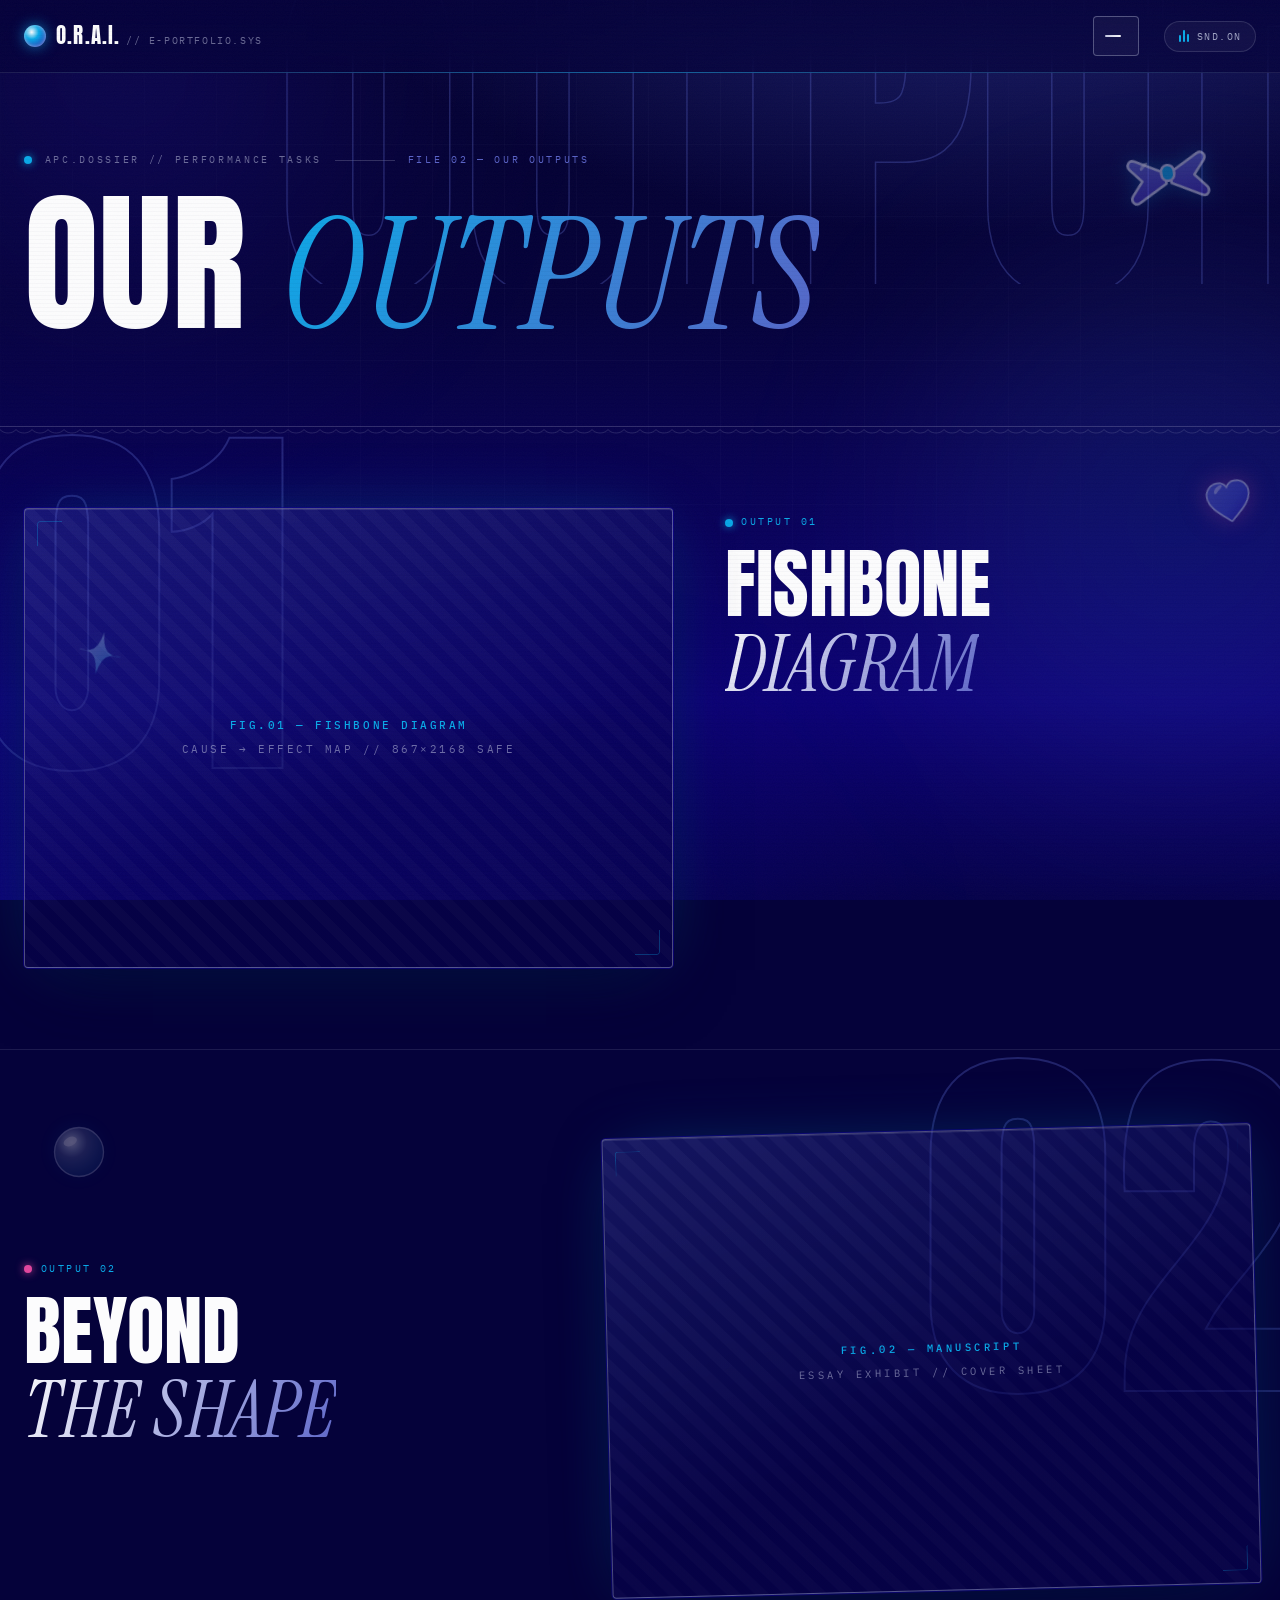
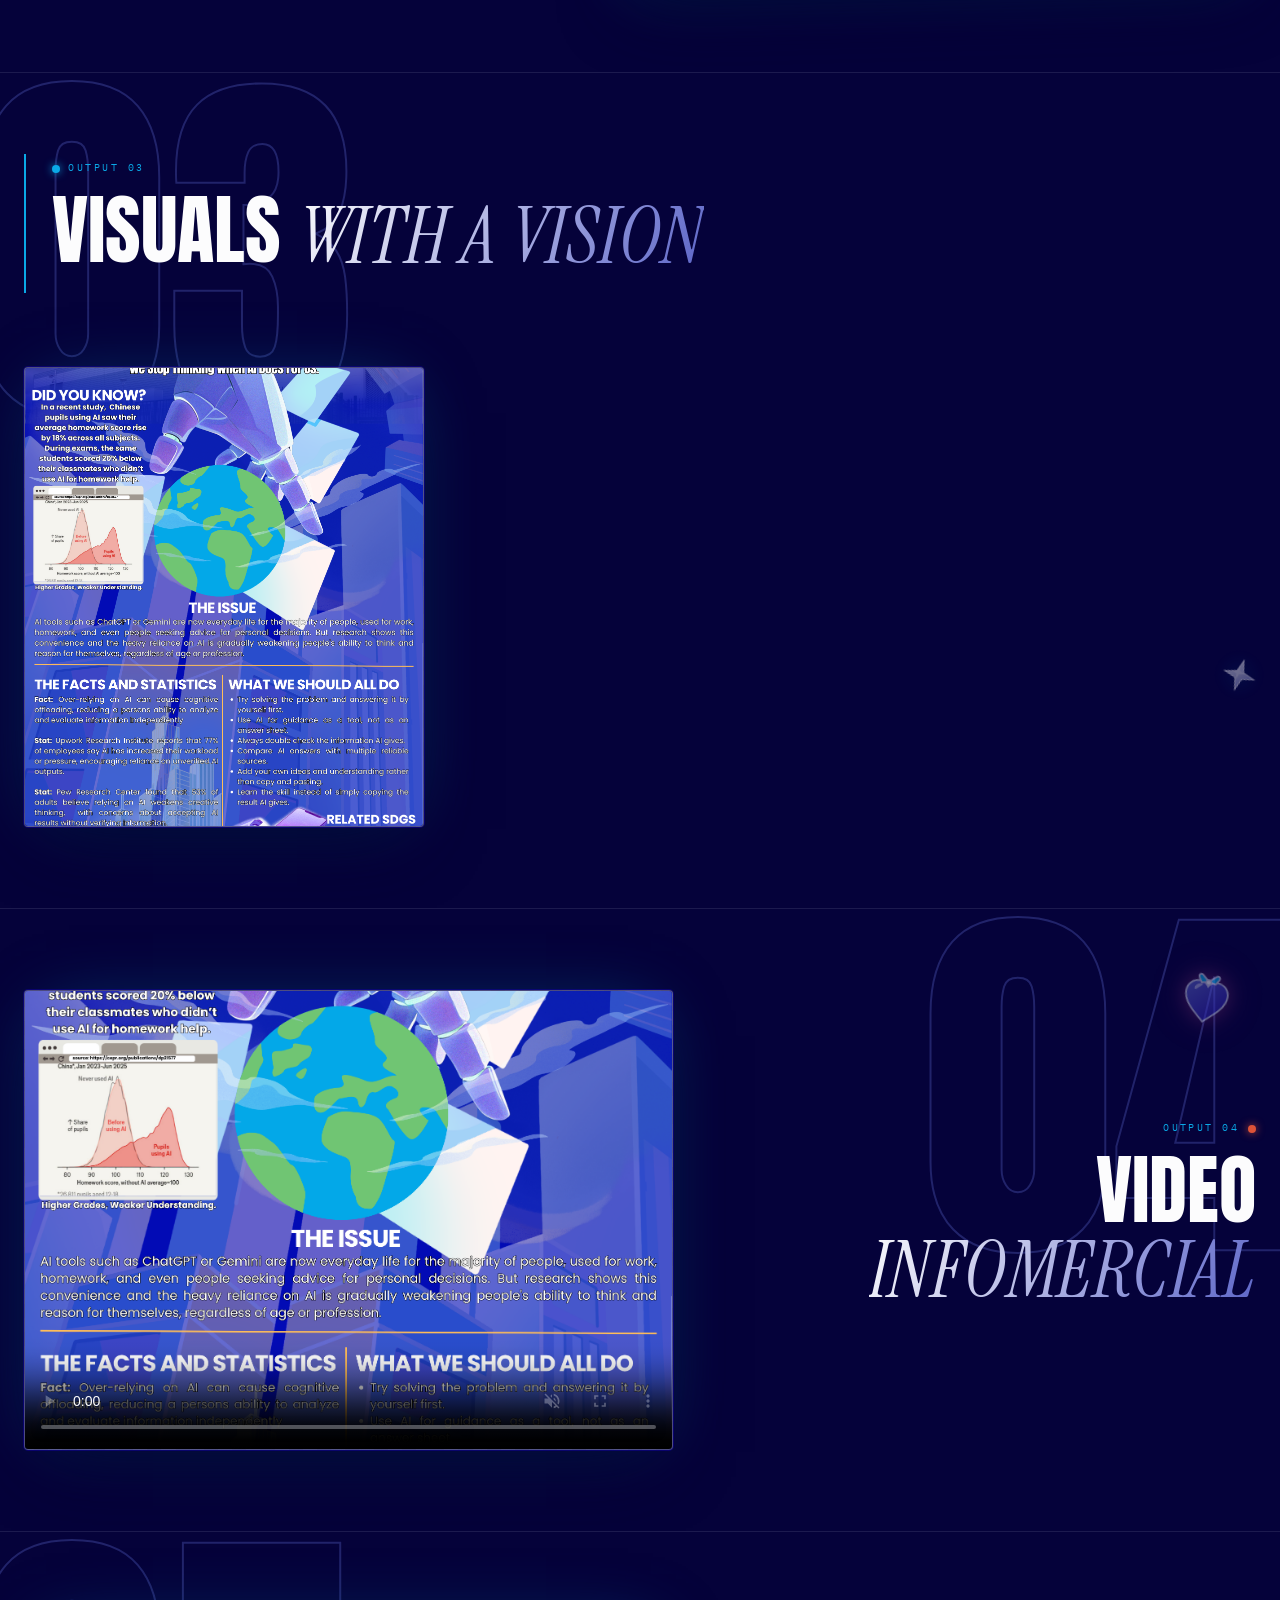
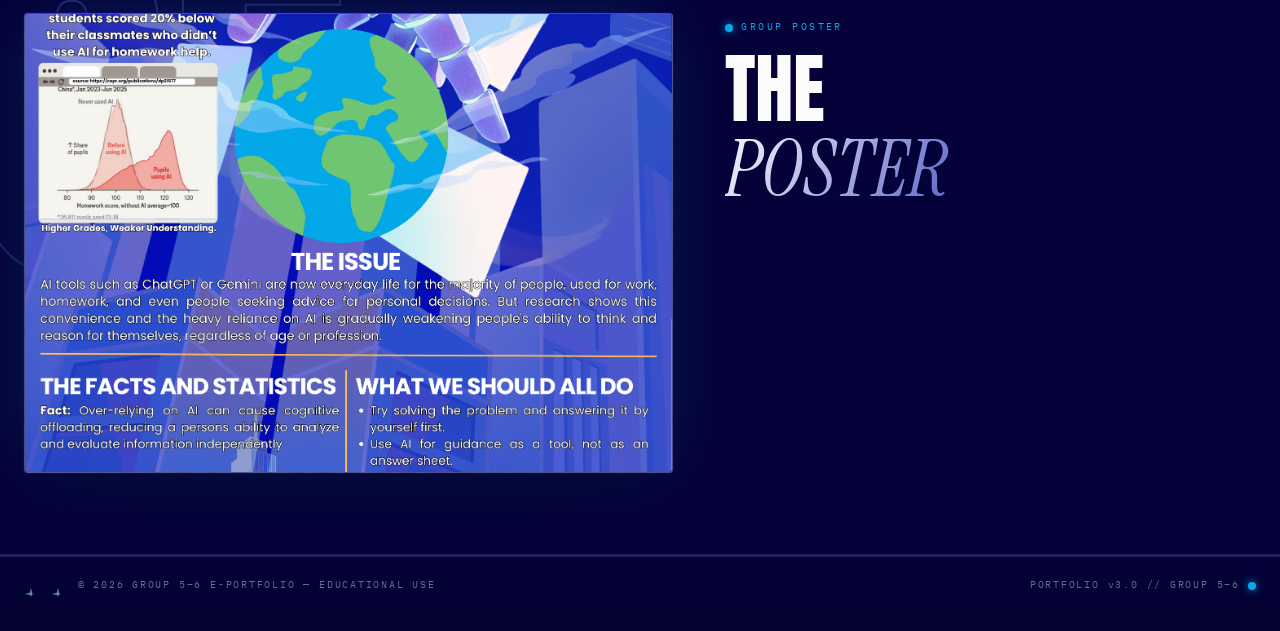
==== commit 9d38d37c: "new commit" ====
--- a/outputs.html
+++ b/outputs.html
@@ -69,7 +69,7 @@
     </section>
 
     <!-- ================= SPREAD 01 — FISHBONE ================= -->
-    <article class="spread spread--a" id="output-01">
+    <article class="spread spread--a scallop-top" id="output-01">
   <img class="decor decor--hide-sm" src="assets/decor/heart.svg" alt="" aria-hidden="true" loading="lazy" style="--dx:94%;--dy:8%;--ds:52px;--dr:-10deg;--do:.45">
 
       <div class="spread__num spread__num--left" aria-hidden="true">01</div>
@@ -144,6 +144,25 @@
         </div>
       </div>
     </article>
+  
+    <!-- ================= SPREAD 05 — THE POSTER ================= -->
+    <article class="spread spread--a" id="output-poster">
+      <div class="spread__num spread__num--left" aria-hidden="true">05</div>
+      <div class="container spread__grid spread__grid--media-left">
+        <div class="spread__media reveal">
+          <div class="media-slot media-slot--tall" data-lightbox="assets/poster.png">
+            <img src="assets/poster.png"
+                 alt="Group poster: a human silhouette stands before a glowing artificial intelligence interface in deep indigo and blue tones, under the title Overreliance on Artificial Intelligence."
+                 width="1587" height="2245" />
+          </div>
+        </div>
+        <div class="spread__copy">
+          <p class="spread__kicker"><span class="dot dot--cyan" aria-hidden="true"></span>GROUP POSTER</p>
+          <h2 class="spread__title">THE<br /><em>POSTER</em></h2>
+        </div>
+      </div>
+    </article>
+
   </main>
 
   <!-- ================= FOOTER ================= -->
--- a/styles.css
+++ b/styles.css
@@ -7,31 +7,31 @@
 
 :root {
   /* Poster palette — dominant */
-  --indigo-deep:    #1000A0;
-  --indigo-electric:#2514A7;
-  --indigo-muted:   #3F31B2;
-  --blue-violet:    #3E4AC2;
-  --periwinkle:     #5A63C7;
-  --white:          #FCFCFD;
-  --lavender:       #C6CAE4;
+  --indigo-deep: #1000a0;
+  --indigo-electric: #2514a7;
+  --indigo-muted: #3f31b2;
+  --blue-violet: #3e4ac2;
+  --periwinkle: #5a63c7;
+  --white: #fcfcfd;
+  --lavender: #c6cae4;
 
   /* Accents — small doses only */
-  --cyan:           #0AA9E7;
-  --green:          #7AA384;
-  --orange-red:     #DD5338;
-  --magenta:        #E0479E; /* tiny editorial pops only */
+  --cyan: #0aa9e7;
+  --green: #7aa384;
+  --orange-red: #dd5338;
+  --magenta: #e0479e; /* tiny editorial pops only */
 
   /* Derived */
-  --bg-0: #05023A;
-  --bg-1: #0C0275;
-  --bg-2: #04022E;
+  --bg-0: #05023a;
+  --bg-1: #0c0275;
+  --bg-2: #04022e;
   --ink-soft: rgba(198, 202, 228, 0.8);
   --ink-faint: rgba(198, 202, 228, 0.52);
   --glass-fill: rgba(252, 252, 253, 0.045);
   --glass-fill-strong: rgba(252, 252, 253, 0.08);
   --glass-edge: rgba(198, 202, 228, 0.16);
   --glass-edge-bright: rgba(198, 202, 228, 0.36);
-  --line: rgba(198, 202, 228, 0.22);          /* thin editorial rules */
+  --line: rgba(198, 202, 228, 0.22); /* thin editorial rules */
   --line-faint: rgba(198, 202, 228, 0.12);
   --giant-ink: rgba(63, 49, 178, 0.3);
   --giant-ink-2: rgba(62, 74, 194, 0.2);
@@ -53,7 +53,11 @@
 }
 
 /* ---------- Reset & base ---------- */
-*, *::before, *::after { box-sizing: border-box; }
+*,
+*::before,
+*::after {
+  box-sizing: border-box;
+}
 
 html {
   scroll-behavior: smooth;
@@ -72,19 +76,43 @@
   animation: page-in 0.7s var(--ease) both;
 }
 @keyframes page-in {
-  from { opacity: 0; }
-  to   { opacity: 1; }
-}
-
-img { max-width: 100%; display: block; }
-
-a { color: var(--cyan); text-decoration: none; }
-a:hover { text-decoration: underline; text-underline-offset: 3px; }
-
-h1, h2, h3, h4 { margin: 0; font-weight: 400; }
-p { margin: 0 0 1rem; }
-
-::selection { background: var(--cyan); color: var(--indigo-deep); }
+  from {
+    opacity: 0;
+  }
+  to {
+    opacity: 1;
+  }
+}
+
+img {
+  max-width: 100%;
+  display: block;
+}
+
+a {
+  color: var(--cyan);
+  text-decoration: none;
+}
+a:hover {
+  text-decoration: underline;
+  text-underline-offset: 3px;
+}
+
+h1,
+h2,
+h3,
+h4 {
+  margin: 0;
+  font-weight: 400;
+}
+p {
+  margin: 0 0 1rem;
+}
+
+::selection {
+  background: var(--cyan);
+  color: var(--indigo-deep);
+}
 
 :focus-visible {
   outline: 2px solid var(--cyan);
@@ -94,15 +122,21 @@
 
 .visually-hidden {
   position: absolute !important;
-  width: 1px; height: 1px;
-  margin: -1px; padding: 0; border: 0;
-  clip: rect(0 0 0 0); clip-path: inset(50%);
-  overflow: hidden; white-space: nowrap;
+  width: 1px;
+  height: 1px;
+  margin: -1px;
+  padding: 0;
+  border: 0;
+  clip: rect(0 0 0 0);
+  clip-path: inset(50%);
+  overflow: hidden;
+  white-space: nowrap;
 }
 
 .skip-link {
   position: fixed;
-  top: -100px; left: 1rem;
+  top: -100px;
+  left: 1rem;
   z-index: 1000;
   background: var(--indigo-deep);
   color: var(--white);
@@ -112,32 +146,61 @@
   border: 1px solid var(--cyan);
   transition: top 0.2s var(--ease);
 }
-.skip-link:focus { top: 1rem; }
+.skip-link:focus {
+  top: 1rem;
+}
 
 .container {
   width: min(var(--container), calc(100% - 3rem));
   margin-inline: auto;
 }
 
-.text-cyan { color: var(--cyan); }
-em, .serif-accent { font-family: var(--font-serif); font-style: italic; font-weight: 400; }
-h1 em, h2 em, .hero__line em { letter-spacing: 0.01em; }
+.text-cyan {
+  color: var(--cyan);
+}
+em,
+.serif-accent {
+  font-family: var(--font-serif);
+  font-style: italic;
+  font-weight: 400;
+}
+h1 em,
+h2 em,
+.hero__line em {
+  letter-spacing: 0.01em;
+}
 
 /* ============================================================
    ATMOSPHERE — layered indigo depth, noise, scanlines
    ============================================================ */
 .atmosphere {
-  position: fixed; inset: 0;
+  position: fixed;
+  inset: 0;
   z-index: -1;
   overflow: hidden;
   pointer-events: none;
 }
 .atmosphere__base {
-  position: absolute; inset: 0;
+  position: absolute;
+  inset: 0;
   background:
-    radial-gradient(90% 60% at 78% -10%, rgba(62, 74, 194, 0.5), transparent 60%),
-    radial-gradient(70% 55% at 8% 108%, rgba(16, 0, 160, 0.75), transparent 62%),
-    linear-gradient(180deg, var(--bg-2) 0%, var(--bg-0) 34%, var(--bg-1) 78%, #06024A 100%);
+    radial-gradient(
+      90% 60% at 78% -10%,
+      rgba(62, 74, 194, 0.5),
+      transparent 60%
+    ),
+    radial-gradient(
+      70% 55% at 8% 108%,
+      rgba(16, 0, 160, 0.75),
+      transparent 62%
+    ),
+    linear-gradient(
+      180deg,
+      var(--bg-2) 0%,
+      var(--bg-0) 34%,
+      var(--bg-1) 78%,
+      #06024a 100%
+    );
 }
 .blob {
   position: absolute;
@@ -146,70 +209,164 @@
   opacity: 0.5;
 }
 .blob--1 {
-  width: 55vw; height: 55vw;
-  left: -18vw; top: -22vw;
+  width: 55vw;
+  height: 55vw;
+  left: -18vw;
+  top: -22vw;
   background: radial-gradient(circle, rgba(37, 20, 167, 0.65), transparent 70%);
   animation: drift-a 26s ease-in-out infinite alternate;
 }
 .blob--2 {
-  width: 48vw; height: 48vw;
-  right: -16vw; top: 24vh;
-  background: radial-gradient(circle, rgba(10, 169, 231, 0.2), rgba(62, 74, 194, 0.35) 45%, transparent 72%);
+  width: 48vw;
+  height: 48vw;
+  right: -16vw;
+  top: 24vh;
+  background: radial-gradient(
+    circle,
+    rgba(10, 169, 231, 0.2),
+    rgba(62, 74, 194, 0.35) 45%,
+    transparent 72%
+  );
   animation: drift-b 32s ease-in-out infinite alternate;
 }
 .blob--3 {
-  width: 60vw; height: 42vw;
-  left: 12vw; bottom: -28vw;
+  width: 60vw;
+  height: 42vw;
+  left: 12vw;
+  bottom: -28vw;
   background: radial-gradient(circle, rgba(16, 0, 160, 0.7), transparent 70%);
   animation: drift-a 38s ease-in-out infinite alternate-reverse;
 }
 @keyframes drift-a {
-  from { transform: translate3d(0, 0, 0) scale(1); }
-  to   { transform: translate3d(6vw, 4vh, 0) scale(1.12); }
+  from {
+    transform: translate3d(0, 0, 0) scale(1);
+  }
+  to {
+    transform: translate3d(6vw, 4vh, 0) scale(1.12);
+  }
 }
 @keyframes drift-b {
-  from { transform: translate3d(0, 0, 0) scale(1.05); }
-  to   { transform: translate3d(-5vw, -6vh, 0) scale(0.94); }
-}
-
-.bubbles { position: absolute; inset: 0; }
+  from {
+    transform: translate3d(0, 0, 0) scale(1.05);
+  }
+  to {
+    transform: translate3d(-5vw, -6vh, 0) scale(0.94);
+  }
+}
+
+.bubbles {
+  position: absolute;
+  inset: 0;
+}
 .bubbles span {
   position: absolute;
   bottom: -12vh;
   border-radius: 50%;
-  background: radial-gradient(circle at 32% 30%, rgba(252, 252, 253, 0.5), rgba(10, 169, 231, 0.12) 42%, rgba(63, 49, 178, 0.05) 70%);
+  background: radial-gradient(
+    circle at 32% 30%,
+    rgba(252, 252, 253, 0.5),
+    rgba(10, 169, 231, 0.12) 42%,
+    rgba(63, 49, 178, 0.05) 70%
+  );
   border: 1px solid rgba(252, 252, 253, 0.14);
-  box-shadow: inset 0 0 12px rgba(252, 252, 253, 0.12), 0 0 18px rgba(10, 169, 231, 0.08);
+  box-shadow:
+    inset 0 0 12px rgba(252, 252, 253, 0.12),
+    0 0 18px rgba(10, 169, 231, 0.08);
   animation: bubble-rise linear infinite;
 }
-.bubbles span:nth-child(1) { left: 6%;  width: 26px; height: 26px; animation-duration: 19s; animation-delay: -3s; }
-.bubbles span:nth-child(2) { left: 17%; width: 12px; height: 12px; animation-duration: 26s; animation-delay: -11s; }
-.bubbles span:nth-child(3) { left: 31%; width: 34px; height: 34px; animation-duration: 22s; animation-delay: -7s; }
-.bubbles span:nth-child(4) { left: 47%; width: 16px; height: 16px; animation-duration: 30s; animation-delay: -16s; }
-.bubbles span:nth-child(5) { left: 62%; width: 22px; height: 22px; animation-duration: 24s; animation-delay: -5s; }
-.bubbles span:nth-child(6) { left: 74%; width: 10px; height: 10px; animation-duration: 28s; animation-delay: -19s; }
-.bubbles span:nth-child(7) { left: 85%; width: 30px; height: 30px; animation-duration: 21s; animation-delay: -9s; }
-.bubbles span:nth-child(8) { left: 94%; width: 14px; height: 14px; animation-duration: 33s; animation-delay: -14s; }
+.bubbles span:nth-child(1) {
+  left: 6%;
+  width: 26px;
+  height: 26px;
+  animation-duration: 19s;
+  animation-delay: -3s;
+}
+.bubbles span:nth-child(2) {
+  left: 17%;
+  width: 12px;
+  height: 12px;
+  animation-duration: 26s;
+  animation-delay: -11s;
+}
+.bubbles span:nth-child(3) {
+  left: 31%;
+  width: 34px;
+  height: 34px;
+  animation-duration: 22s;
+  animation-delay: -7s;
+}
+.bubbles span:nth-child(4) {
+  left: 47%;
+  width: 16px;
+  height: 16px;
+  animation-duration: 30s;
+  animation-delay: -16s;
+}
+.bubbles span:nth-child(5) {
+  left: 62%;
+  width: 22px;
+  height: 22px;
+  animation-duration: 24s;
+  animation-delay: -5s;
+}
+.bubbles span:nth-child(6) {
+  left: 74%;
+  width: 10px;
+  height: 10px;
+  animation-duration: 28s;
+  animation-delay: -19s;
+}
+.bubbles span:nth-child(7) {
+  left: 85%;
+  width: 30px;
+  height: 30px;
+  animation-duration: 21s;
+  animation-delay: -9s;
+}
+.bubbles span:nth-child(8) {
+  left: 94%;
+  width: 14px;
+  height: 14px;
+  animation-duration: 33s;
+  animation-delay: -14s;
+}
 @keyframes bubble-rise {
-  from { transform: translateY(0); opacity: 0; }
-  8%   { opacity: 0.85; }
-  92%  { opacity: 0.5; }
-  to   { transform: translateY(-118vh); opacity: 0; }
+  from {
+    transform: translateY(0);
+    opacity: 0;
+  }
+  8% {
+    opacity: 0.85;
+  }
+  92% {
+    opacity: 0.5;
+  }
+  to {
+    transform: translateY(-118vh);
+    opacity: 0;
+  }
 }
 
 .grid-overlay {
-  position: absolute; inset: 0;
+  position: absolute;
+  inset: 0;
   background:
     linear-gradient(rgba(198, 202, 228, 0.035) 1px, transparent 1px),
     linear-gradient(90deg, rgba(198, 202, 228, 0.035) 1px, transparent 1px);
   background-size: 72px 72px;
   mask-image: radial-gradient(80% 70% at 50% 30%, black, transparent 90%);
-  -webkit-mask-image: radial-gradient(80% 70% at 50% 30%, black, transparent 90%);
+  -webkit-mask-image: radial-gradient(
+    80% 70% at 50% 30%,
+    black,
+    transparent 90%
+  );
 }
 
 /* Digital noise + scanlines — fixed editorial texture layers */
-.noise, .scanlines {
-  position: fixed; inset: 0;
+.noise,
+.scanlines {
+  position: fixed;
+  inset: 0;
   pointer-events: none;
 }
 .noise {
@@ -233,9 +390,15 @@
    ============================================================ */
 .nav {
   position: fixed;
-  top: 0; left: 0; right: 0;
+  top: 0;
+  left: 0;
+  right: 0;
   z-index: 200;
-  background: linear-gradient(180deg, rgba(5, 2, 58, 0.88), rgba(5, 2, 58, 0.66));
+  background: linear-gradient(
+    180deg,
+    rgba(5, 2, 58, 0.88),
+    rgba(5, 2, 58, 0.66)
+  );
   backdrop-filter: blur(16px);
   -webkit-backdrop-filter: blur(16px);
   border-bottom: 1px solid var(--line-faint);
@@ -243,9 +406,16 @@
 .nav::after {
   content: "";
   position: absolute;
-  left: 0; right: 0; bottom: -1px;
+  left: 0;
+  right: 0;
+  bottom: -1px;
   height: 1px;
-  background: linear-gradient(90deg, transparent, rgba(10, 169, 231, 0.5), transparent);
+  background: linear-gradient(
+    90deg,
+    transparent,
+    rgba(10, 169, 231, 0.5),
+    transparent
+  );
 }
 .nav__inner {
   width: min(var(--container), calc(100% - 3rem));
@@ -256,8 +426,12 @@
   gap: 1.6rem;
 }
 /* all navigation lives in the P-menu: push controls right */
-.nav__menu-btn { margin-left: auto; }
-.nav__sound { margin-left: 0; }
+.nav__menu-btn {
+  margin-left: auto;
+}
+.nav__sound {
+  margin-left: 0;
+}
 .nav__brand {
   display: inline-flex;
   align-items: center;
@@ -267,13 +441,22 @@
   font-size: 1.3rem;
   letter-spacing: 0.05em;
 }
-.nav__brand:hover { text-decoration: none; }
+.nav__brand:hover {
+  text-decoration: none;
+}
 .nav__glyph {
-  width: 22px; height: 22px;
+  width: 22px;
+  height: 22px;
   border-radius: 50%;
-  background:
-    radial-gradient(circle at 35% 32%, var(--white) 0%, var(--cyan) 34%, var(--indigo-electric) 100%);
-  box-shadow: 0 0 14px rgba(10, 169, 231, 0.65), inset 0 0 4px rgba(252, 252, 253, 0.6);
+  background: radial-gradient(
+    circle at 35% 32%,
+    var(--white) 0%,
+    var(--cyan) 34%,
+    var(--indigo-electric) 100%
+  );
+  box-shadow:
+    0 0 14px rgba(10, 169, 231, 0.65),
+    inset 0 0 4px rgba(252, 252, 253, 0.6);
   flex: none;
 }
 .nav__code-sub {
@@ -302,14 +485,23 @@
 .nav__links a::after {
   content: "";
   position: absolute;
-  left: 0; right: 100%; bottom: 0;
+  left: 0;
+  right: 100%;
+  bottom: 0;
   height: 1px;
   background: var(--cyan);
   box-shadow: 0 0 8px rgba(10, 169, 231, 0.8);
   transition: right 0.3s var(--ease);
 }
-.nav__links a:hover, .nav__links a.is-active { color: var(--white); text-decoration: none; }
-.nav__links a:hover::after, .nav__links a.is-active::after { right: 0; }
+.nav__links a:hover,
+.nav__links a.is-active {
+  color: var(--white);
+  text-decoration: none;
+}
+.nav__links a:hover::after,
+.nav__links a.is-active::after {
+  right: 0;
+}
 
 .nav__cta {
   display: inline-flex;
@@ -324,10 +516,20 @@
   border: 1px solid rgba(252, 252, 253, 0.85);
   border-radius: 999px;
   padding: 0.55rem 1.15rem;
-  box-shadow: inset 0 1px 0 var(--white), 0 6px 18px -6px rgba(10, 169, 231, 0.5);
-  transition: box-shadow 0.25s var(--ease), transform 0.25s var(--ease);
-}
-.nav__cta:hover { text-decoration: none; transform: translateY(-1px); box-shadow: inset 0 1px 0 var(--white), 0 10px 26px -6px rgba(10, 169, 231, 0.7); }
+  box-shadow:
+    inset 0 1px 0 var(--white),
+    0 6px 18px -6px rgba(10, 169, 231, 0.5);
+  transition:
+    box-shadow 0.25s var(--ease),
+    transform 0.25s var(--ease);
+}
+.nav__cta:hover {
+  text-decoration: none;
+  transform: translateY(-1px);
+  box-shadow:
+    inset 0 1px 0 var(--white),
+    0 10px 26px -6px rgba(10, 169, 231, 0.7);
+}
 
 .nav__sound {
   display: inline-flex;
@@ -342,24 +544,53 @@
   border-radius: 999px;
   padding: 0.5rem 0.85rem;
   cursor: pointer;
-  transition: border-color 0.2s var(--ease), color 0.2s var(--ease), box-shadow 0.2s var(--ease);
-}
-.nav__sound:hover { border-color: var(--cyan); color: var(--white); box-shadow: 0 0 14px rgba(10, 169, 231, 0.25); }
-.nav__sound-eq { display: inline-flex; align-items: flex-end; gap: 2px; height: 12px; }
+  transition:
+    border-color 0.2s var(--ease),
+    color 0.2s var(--ease),
+    box-shadow 0.2s var(--ease);
+}
+.nav__sound:hover {
+  border-color: var(--cyan);
+  color: var(--white);
+  box-shadow: 0 0 14px rgba(10, 169, 231, 0.25);
+}
+.nav__sound-eq {
+  display: inline-flex;
+  align-items: flex-end;
+  gap: 2px;
+  height: 12px;
+}
 .nav__sound-eq i {
   width: 2px;
   background: var(--cyan);
   border-radius: 1px;
   animation: eq-bounce 0.9s ease-in-out infinite;
 }
-.nav__sound-eq i:nth-child(1) { height: 55%; animation-delay: 0s; }
-.nav__sound-eq i:nth-child(2) { height: 100%; animation-delay: 0.15s; }
-.nav__sound-eq i:nth-child(3) { height: 70%; animation-delay: 0.3s; }
+.nav__sound-eq i:nth-child(1) {
+  height: 55%;
+  animation-delay: 0s;
+}
+.nav__sound-eq i:nth-child(2) {
+  height: 100%;
+  animation-delay: 0.15s;
+}
+.nav__sound-eq i:nth-child(3) {
+  height: 70%;
+  animation-delay: 0.3s;
+}
 @keyframes eq-bounce {
-  0%, 100% { transform: scaleY(0.4); }
-  50% { transform: scaleY(1); }
-}
-.nav__sound[aria-pressed="false"] .nav__sound-eq i { animation-play-state: paused; transform: scaleY(0.3); }
+  0%,
+  100% {
+    transform: scaleY(0.4);
+  }
+  50% {
+    transform: scaleY(1);
+  }
+}
+.nav__sound[aria-pressed="false"] .nav__sound-eq i {
+  animation-play-state: paused;
+  transform: scaleY(0.3);
+}
 
 .nav__toggle {
   display: none;
@@ -372,12 +603,19 @@
   cursor: pointer;
 }
 .nav__toggle span {
-  width: 22px; height: 2px;
+  width: 22px;
+  height: 2px;
   background: var(--white);
-  transition: transform 0.3s var(--ease), opacity 0.3s var(--ease);
-}
-.nav__toggle[aria-expanded="true"] span:nth-child(1) { transform: translateY(4px) rotate(45deg); }
-.nav__toggle[aria-expanded="true"] span:nth-child(2) { transform: translateY(-4px) rotate(-45deg); }
+  transition:
+    transform 0.3s var(--ease),
+    opacity 0.3s var(--ease);
+}
+.nav__toggle[aria-expanded="true"] span:nth-child(1) {
+  transform: translateY(4px) rotate(45deg);
+}
+.nav__toggle[aria-expanded="true"] span:nth-child(2) {
+  transform: translateY(-4px) rotate(-45deg);
+}
 
 .nav__mobile {
   display: none;
@@ -395,7 +633,11 @@
   padding: 0.85rem 0;
   border-bottom: 1px solid var(--line-faint);
 }
-.nav__mobile a:hover, .nav__mobile a.is-active { color: var(--cyan); text-decoration: none; }
+.nav__mobile a:hover,
+.nav__mobile a.is-active {
+  color: var(--cyan);
+  text-decoration: none;
+}
 
 /* ============================================================
    EDITORIAL PRIMITIVES — hud, dots, chips, stickers, rules
@@ -412,26 +654,47 @@
   margin: 0 0 1.4rem;
 }
 .hud__rule {
-  width: 60px; height: 1px;
+  width: 60px;
+  height: 1px;
   background: var(--line);
   display: inline-block;
 }
-.hud__id { color: var(--periwinkle); }
+.hud__id {
+  color: var(--periwinkle);
+}
 
 .dot {
-  width: 8px; height: 8px;
+  width: 8px;
+  height: 8px;
   border-radius: 50%;
   display: inline-block;
   flex: none;
   animation: dot-pulse 2.4s ease-in-out infinite;
 }
-.dot--green  { background: var(--green);      box-shadow: 0 0 8px rgba(122, 163, 132, 0.9); }
-.dot--cyan   { background: var(--cyan);       box-shadow: 0 0 8px rgba(10, 169, 231, 0.9); }
-.dot--orange { background: var(--orange-red); box-shadow: 0 0 8px rgba(221, 83, 56, 0.9); }
-.dot--magenta{ background: var(--magenta);    box-shadow: 0 0 8px rgba(224, 71, 158, 0.9); }
+.dot--green {
+  background: var(--green);
+  box-shadow: 0 0 8px rgba(122, 163, 132, 0.9);
+}
+.dot--cyan {
+  background: var(--cyan);
+  box-shadow: 0 0 8px rgba(10, 169, 231, 0.9);
+}
+.dot--orange {
+  background: var(--orange-red);
+  box-shadow: 0 0 8px rgba(221, 83, 56, 0.9);
+}
+.dot--magenta {
+  background: var(--magenta);
+  box-shadow: 0 0 8px rgba(224, 71, 158, 0.9);
+}
 @keyframes dot-pulse {
-  0%, 100% { opacity: 1; }
-  50% { opacity: 0.45; }
+  0%,
+  100% {
+    opacity: 1;
+  }
+  50% {
+    opacity: 0.45;
+  }
 }
 
 .status-chip {
@@ -464,11 +727,27 @@
   border: 1px solid rgba(252, 252, 253, 0.9);
   border-radius: 3px;
   padding: 0.42rem 0.75rem;
-  box-shadow: inset 0 1px 0 var(--white), 0 6px 16px -6px rgba(10, 169, 231, 0.55), 0 0 0 1px rgba(16, 0, 160, 0.4);
+  box-shadow:
+    inset 0 1px 0 var(--white),
+    0 6px 16px -6px rgba(10, 169, 231, 0.55),
+    0 0 0 1px rgba(16, 0, 160, 0.4);
   transform: rotate(-2.5deg);
 }
-.sticker--alt { transform: rotate(2deg); color: var(--white); background: linear-gradient(180deg, var(--indigo-electric), var(--indigo-deep)); border-color: rgba(10, 169, 231, 0.5); }
-.sticker--pink { color: var(--white); background: linear-gradient(180deg, #C23B82, var(--magenta)); border-color: rgba(252, 252, 253, 0.5); }
+.sticker--alt {
+  transform: rotate(2deg);
+  color: var(--white);
+  background: linear-gradient(
+    180deg,
+    var(--indigo-electric),
+    var(--indigo-deep)
+  );
+  border-color: rgba(10, 169, 231, 0.5);
+}
+.sticker--pink {
+  color: var(--white);
+  background: linear-gradient(180deg, #c23b82, var(--magenta));
+  border-color: rgba(252, 252, 253, 0.5);
+}
 
 /* Badge — flat mono label */
 .badge {
@@ -495,12 +774,22 @@
   color: var(--ink-faint);
   white-space: nowrap;
 }
-.rail-label--left { left: -0.4rem; }
-.rail-label--right { right: -0.4rem; }
+.rail-label--left {
+  left: -0.4rem;
+}
+.rail-label--right {
+  right: -0.4rem;
+}
 
 /* Thin editorial rules */
-.rule { border: 0; border-top: 1px solid var(--line-faint); margin: 0; }
-.rule--bright { border-top-color: var(--line); }
+.rule {
+  border: 0;
+  border-top: 1px solid var(--line-faint);
+  margin: 0;
+}
+.rule--bright {
+  border-top-color: var(--line);
+}
 
 /* Glass — translucent panel */
 .glass {
@@ -515,10 +804,17 @@
 /* ============================================================
    SECTION SCAFFOLD — numbers, titles, giant words
    ============================================================ */
-section { position: relative; }
-.section-pad { padding: clamp(5rem, 10vh, 8.5rem) 0; }
-
-.section-head { position: relative; margin-bottom: 3.4rem; }
+section {
+  position: relative;
+}
+.section-pad {
+  padding: clamp(5rem, 10vh, 8.5rem) 0;
+}
+
+.section-head {
+  position: relative;
+  margin-bottom: 3.4rem;
+}
 
 .section-title {
   font-family: var(--font-display);
@@ -528,7 +824,9 @@
   text-transform: uppercase;
   margin: 0 0 1.2rem;
 }
-.section-title--xl { font-size: clamp(3.2rem, 9vw, 7.5rem); }
+.section-title--xl {
+  font-size: clamp(3.2rem, 9vw, 7.5rem);
+}
 .section-lede {
   max-width: 58ch;
   font-size: 1.14rem;
@@ -548,7 +846,10 @@
   pointer-events: none;
   user-select: none;
 }
-.sec-num--solid { color: var(--giant-ink); -webkit-text-stroke: 0; }
+.sec-num--solid {
+  color: var(--giant-ink);
+  -webkit-text-stroke: 0;
+}
 
 /* Giant background words — cropped, drifting on scroll */
 .giant {
@@ -613,26 +914,46 @@
   border-radius: 999px;
   cursor: pointer;
   overflow: hidden;
-  transition: transform 0.25s var(--ease), box-shadow 0.25s var(--ease), border-color 0.25s var(--ease);
+  transition:
+    transform 0.25s var(--ease),
+    box-shadow 0.25s var(--ease),
+    border-color 0.25s var(--ease);
 }
 .btn::before {
   /* gloss sweep */
   content: "";
   position: absolute;
-  top: 0; left: -80%;
-  width: 50%; height: 100%;
-  background: linear-gradient(105deg, transparent, rgba(252, 252, 253, 0.55), transparent);
+  top: 0;
+  left: -80%;
+  width: 50%;
+  height: 100%;
+  background: linear-gradient(
+    105deg,
+    transparent,
+    rgba(252, 252, 253, 0.55),
+    transparent
+  );
   transform: skewX(-20deg);
   transition: left 0.5s var(--ease);
   pointer-events: none;
 }
-.btn:hover::before { left: 130%; }
-.btn:hover { text-decoration: none; transform: translateY(-2px); }
+.btn:hover::before {
+  left: 130%;
+}
+.btn:hover {
+  text-decoration: none;
+  transform: translateY(-2px);
+}
 
 .btn--primary {
   color: var(--indigo-deep);
   font-weight: 600;
-  background: linear-gradient(180deg, var(--white) 0%, #DDE0F5 46%, var(--lavender) 100%);
+  background: linear-gradient(
+    180deg,
+    var(--white) 0%,
+    #dde0f5 46%,
+    var(--lavender) 100%
+  );
   border: 1px solid rgba(252, 252, 253, 0.9);
   box-shadow:
     inset 0 1px 0 var(--white),
@@ -647,8 +968,13 @@
     0 14px 38px -10px rgba(10, 169, 231, 0.8),
     0 0 0 1px rgba(16, 0, 160, 0.35);
 }
-.btn--primary:hover .btn__arrow { transform: translateX(4px); }
-.btn__arrow { display: inline-block; transition: transform 0.25s var(--ease); }
+.btn--primary:hover .btn__arrow {
+  transform: translateX(4px);
+}
+.btn__arrow {
+  display: inline-block;
+  transition: transform 0.25s var(--ease);
+}
 
 .btn--ghost {
   color: var(--white);
@@ -659,7 +985,9 @@
 }
 .btn--ghost:hover {
   border-color: var(--cyan);
-  box-shadow: 0 0 22px rgba(10, 169, 231, 0.35), inset 0 0 18px rgba(10, 169, 231, 0.08);
+  box-shadow:
+    0 0 22px rgba(10, 169, 231, 0.35),
+    inset 0 0 18px rgba(10, 169, 231, 0.08);
 }
 
 /* ============================================================
@@ -667,11 +995,10 @@
    ============================================================ */
 .hero {
   position: relative;
-  min-height: 100vh;
   display: flex;
   flex-direction: column;
   justify-content: center;
-  padding: calc(var(--nav-h) + 3.5rem) 0 0;
+  padding: calc(var(--nav-h) + 1.8rem) 0 2rem;
   overflow: hidden;
 }
 .hero__frame {
@@ -700,9 +1027,16 @@
   text-transform: uppercase;
   color: var(--ink-faint);
 }
-.masthead b { color: var(--white); font-weight: 600; }
-.masthead__dot { color: var(--magenta); }
-.masthead__fill { flex: 1; }
+.masthead b {
+  color: var(--white);
+  font-weight: 600;
+}
+.masthead__dot {
+  color: var(--magenta);
+}
+.masthead__fill {
+  flex: 1;
+}
 
 .hero__title {
   margin: 0 0 2rem;
@@ -722,17 +1056,20 @@
   line-height: 0.9;
   letter-spacing: 0.005em;
   max-width: 100%;
-  background: linear-gradient(178deg,
+  background: linear-gradient(
+    178deg,
     var(--white) 4%,
-    #E4E6F4 30%,
+    #e4e6f4 30%,
     var(--lavender) 48%,
     var(--periwinkle) 62%,
-    #8F97DB 76%,
-    var(--white) 96%);
+    #8f97db 76%,
+    var(--white) 96%
+  );
   -webkit-background-clip: text;
   background-clip: text;
   color: transparent;
-  filter: drop-shadow(0 4px 26px rgba(10, 169, 231, 0.28)) drop-shadow(0 2px 2px rgba(7, 3, 79, 0.9));
+  filter: drop-shadow(0 4px 26px rgba(10, 169, 231, 0.28))
+    drop-shadow(0 2px 2px rgba(7, 3, 79, 0.9));
 }
 .hero__line--mid {
   font-size: clamp(2.2rem, 6.5vw, 6.2rem);
@@ -777,10 +1114,24 @@
   z-index: 4;
   white-space: nowrap;
 }
-.hero__label b { color: var(--cyan); font-weight: 500; }
-.hero__label--a { top: -1.6rem; left: 0.2rem; }
-.hero__label--b { top: 38%; right: 46%; transform: rotate(90deg); transform-origin: right top; }
-.hero__label--c { bottom: -2.1rem; left: 24%; }
+.hero__label b {
+  color: var(--cyan);
+  font-weight: 500;
+}
+.hero__label--a {
+  top: -1.6rem;
+  left: 0.2rem;
+}
+.hero__label--b {
+  top: 38%;
+  right: 46%;
+  transform: rotate(90deg);
+  transform-origin: right top;
+}
+.hero__label--c {
+  bottom: -2.1rem;
+  left: 24%;
+}
 
 .hero__lede {
   max-width: 50ch;
@@ -790,7 +1141,9 @@
   position: relative;
   z-index: 3;
 }
-.hero__lede strong { color: var(--white); }
+.hero__lede strong {
+  color: var(--white);
+}
 
 .hero__actions {
   display: flex;
@@ -818,7 +1171,9 @@
   transform: rotate(2.4deg);
   transition: transform 0.6s var(--ease);
 }
-.hero__cover:hover { transform: rotate(0.6deg) translateY(-6px); }
+.hero__cover:hover {
+  transform: rotate(0.6deg) translateY(-6px);
+}
 .hero__cover .poster__glass {
   border-radius: var(--radius-sm);
   border-width: 1px;
@@ -863,13 +1218,17 @@
   color: var(--cyan);
   font-size: 0.7rem;
 }
-.hero__ticker-track span:nth-child(4n+3) {
+.hero__ticker-track span:nth-child(4n + 3) {
   color: transparent;
   -webkit-text-stroke: 1px var(--periwinkle);
 }
 @keyframes ticker-scroll {
-  from { transform: translateX(0); }
-  to   { transform: translateX(-50%); }
+  from {
+    transform: translateX(0);
+  }
+  to {
+    transform: translateX(-50%);
+  }
 }
 
 /* ============================================================
@@ -878,10 +1237,15 @@
 .reveal {
   opacity: 0;
   transform: translateY(26px);
-  transition: opacity 0.7s var(--ease), transform 0.7s var(--ease);
+  transition:
+    opacity 0.7s var(--ease),
+    transform 0.7s var(--ease);
   transition-delay: var(--reveal-delay, 0s);
 }
-.reveal.is-visible { opacity: 1; transform: none; }
+.reveal.is-visible {
+  opacity: 1;
+  transform: none;
+}
 
 /* Hero glitch-scan entrance (fires the moment the boot screen lifts) */
 .hero__line--chrome.reveal.is-visible {
@@ -911,33 +1275,99 @@
   -webkit-text-fill-color: rgba(221, 83, 56, 0.8);
 }
 @keyframes glitch-scan-in {
-  0% { opacity: 1; clip-path: inset(46% 0 46% 0); transform: translateX(-0.12em) skewX(-8deg); }
-  12% { clip-path: inset(12% 0 64% 0); transform: translateX(0.09em) skewX(5deg); }
-  24% { clip-path: inset(72% 0 8% 0); transform: translateX(-0.05em); }
-  36% { clip-path: inset(4% 0 82% 0); transform: translateX(0.07em) skewX(-4deg); }
-  48% { clip-path: inset(58% 0 22% 0); transform: translateX(-0.03em); }
-  60% { clip-path: inset(22% 0 55% 0); transform: none; }
-  74% { clip-path: inset(38% 0 38% 0); }
-  88% { clip-path: inset(8% 0 4% 0); }
-  100% { opacity: 1; clip-path: inset(0 0 0 0); transform: none; }
+  0% {
+    opacity: 1;
+    clip-path: inset(46% 0 46% 0);
+    transform: translateX(-0.12em) skewX(-8deg);
+  }
+  12% {
+    clip-path: inset(12% 0 64% 0);
+    transform: translateX(0.09em) skewX(5deg);
+  }
+  24% {
+    clip-path: inset(72% 0 8% 0);
+    transform: translateX(-0.05em);
+  }
+  36% {
+    clip-path: inset(4% 0 82% 0);
+    transform: translateX(0.07em) skewX(-4deg);
+  }
+  48% {
+    clip-path: inset(58% 0 22% 0);
+    transform: translateX(-0.03em);
+  }
+  60% {
+    clip-path: inset(22% 0 55% 0);
+    transform: none;
+  }
+  74% {
+    clip-path: inset(38% 0 38% 0);
+  }
+  88% {
+    clip-path: inset(8% 0 4% 0);
+  }
+  100% {
+    opacity: 1;
+    clip-path: inset(0 0 0 0);
+    transform: none;
+  }
 }
 @keyframes glitch-slice-a {
-  0%, 30% { opacity: 0; transform: none; clip-path: inset(0 0 100% 0); }
-  34% { opacity: 1; transform: translateX(-0.06em); clip-path: inset(18% 0 62% 0); }
-  46% { opacity: 1; transform: translateX(0.04em); clip-path: inset(64% 0 18% 0); }
-  58%, 100% { opacity: 0; transform: none; clip-path: inset(0 0 100% 0); }
+  0%,
+  30% {
+    opacity: 0;
+    transform: none;
+    clip-path: inset(0 0 100% 0);
+  }
+  34% {
+    opacity: 1;
+    transform: translateX(-0.06em);
+    clip-path: inset(18% 0 62% 0);
+  }
+  46% {
+    opacity: 1;
+    transform: translateX(0.04em);
+    clip-path: inset(64% 0 18% 0);
+  }
+  58%,
+  100% {
+    opacity: 0;
+    transform: none;
+    clip-path: inset(0 0 100% 0);
+  }
 }
 @keyframes glitch-slice-b {
-  0%, 40% { opacity: 0; transform: none; clip-path: inset(0 0 100% 0); }
-  44% { opacity: 1; transform: translateX(0.07em); clip-path: inset(48% 0 30% 0); }
-  56% { opacity: 1; transform: translateX(-0.05em); clip-path: inset(10% 0 74% 0); }
-  68%, 100% { opacity: 0; transform: none; clip-path: inset(0 0 100% 0); }
+  0%,
+  40% {
+    opacity: 0;
+    transform: none;
+    clip-path: inset(0 0 100% 0);
+  }
+  44% {
+    opacity: 1;
+    transform: translateX(0.07em);
+    clip-path: inset(48% 0 30% 0);
+  }
+  56% {
+    opacity: 1;
+    transform: translateX(-0.05em);
+    clip-path: inset(10% 0 74% 0);
+  }
+  68%,
+  100% {
+    opacity: 0;
+    transform: none;
+    clip-path: inset(0 0 100% 0);
+  }
 }
 
 /* ============================================================
    POSTER SECTION — exhibit spread
    ============================================================ */
-.poster-section { padding: clamp(5rem, 10vh, 8.5rem) 0; overflow: hidden; }
+.poster-section {
+  padding: clamp(5rem, 10vh, 8.5rem) 0;
+  overflow: hidden;
+}
 .poster__grid {
   position: relative;
   z-index: 1;
@@ -946,8 +1376,13 @@
   gap: clamp(2rem, 6vw, 5rem);
   align-items: center;
 }
-.poster__copy { position: relative; z-index: 2; }
-.poster__copy .section-title { margin-bottom: 1.4rem; }
+.poster__copy {
+  position: relative;
+  z-index: 2;
+}
+.poster__copy .section-title {
+  margin-bottom: 1.4rem;
+}
 .poster__meta {
   display: flex;
   flex-wrap: wrap;
@@ -967,7 +1402,11 @@
   padding: 0.5rem 0.75rem;
   background: var(--glass-fill);
 }
-.meta-item b { color: var(--cyan); font-weight: 600; letter-spacing: 0.2em; }
+.meta-item b {
+  color: var(--cyan);
+  font-weight: 600;
+  letter-spacing: 0.2em;
+}
 
 .poster__frame {
   position: relative;
@@ -992,13 +1431,22 @@
   content: "";
   position: absolute;
   inset: 0;
-  background: radial-gradient(420px circle at var(--sheen-x, 50%) var(--sheen-y, 30%), rgba(252, 252, 253, 0.16), transparent 55%);
+  background: radial-gradient(
+    420px circle at var(--sheen-x, 50%) var(--sheen-y, 30%),
+    rgba(252, 252, 253, 0.16),
+    transparent 55%
+  );
   opacity: 0;
   transition: opacity 0.35s var(--ease);
   pointer-events: none;
 }
-.poster__glass:hover::after { opacity: 1; }
-.poster__glass img { width: 100%; height: auto; }
+.poster__glass:hover::after {
+  opacity: 1;
+}
+.poster__glass img {
+  width: 100%;
+  height: auto;
+}
 .poster__caption {
   display: flex;
   align-items: center;
@@ -1025,7 +1473,10 @@
   border-bottom: 1px solid var(--line-faint);
   background: linear-gradient(180deg, rgba(16, 0, 160, 0.16), transparent 55%);
 }
-.manifesto__inner { position: relative; z-index: 1; }
+.manifesto__inner {
+  position: relative;
+  z-index: 1;
+}
 .manifesto__quote {
   margin: 0 0 1.6rem;
   max-width: 24ch;
@@ -1062,8 +1513,12 @@
   background: transparent;
   transition: background 0.35s var(--ease);
 }
-.pillar:last-child { border-right: 0; }
-.pillar:hover { background: var(--glass-fill); }
+.pillar:last-child {
+  border-right: 0;
+}
+.pillar:hover {
+  background: var(--glass-fill);
+}
 .pillar__index {
   position: absolute;
   top: 1.1rem;
@@ -1081,12 +1536,19 @@
   text-transform: uppercase;
   margin-bottom: 0.7rem;
 }
-.pillar p { color: var(--ink-soft); font-size: 0.95rem; margin: 0; }
+.pillar p {
+  color: var(--ink-soft);
+  font-size: 0.95rem;
+  margin: 0;
+}
 
 /* ============================================================
    THE ISSUE — threat briefing, asymmetric grid
    ============================================================ */
-.issue { padding: clamp(5rem, 10vh, 8.5rem) 0; overflow: hidden; }
+.issue {
+  padding: clamp(5rem, 10vh, 8.5rem) 0;
+  overflow: hidden;
+}
 .issue__grid {
   position: relative;
   z-index: 1;
@@ -1103,7 +1565,10 @@
   backdrop-filter: blur(8px);
   -webkit-backdrop-filter: blur(8px);
   overflow: hidden;
-  transition: border-color 0.3s var(--ease), box-shadow 0.3s var(--ease), transform 0.3s var(--ease);
+  transition:
+    border-color 0.3s var(--ease),
+    box-shadow 0.3s var(--ease),
+    transform 0.3s var(--ease);
 }
 .issue-card:hover {
   border-color: rgba(10, 169, 231, 0.5);
@@ -1111,10 +1576,18 @@
   transform: translateY(-4px);
 }
 /* asymmetric spans — magazine rhythm, no uniform card rows */
-.issue-card:nth-child(1) { grid-column: 1 / span 7; }
-.issue-card:nth-child(2) { grid-column: 8 / span 5; }
-.issue-card:nth-child(3) { grid-column: 1 / span 5; }
-.issue-card:nth-child(4) { grid-column: 6 / span 7; }
+.issue-card:nth-child(1) {
+  grid-column: 1 / span 7;
+}
+.issue-card:nth-child(2) {
+  grid-column: 8 / span 5;
+}
+.issue-card:nth-child(3) {
+  grid-column: 1 / span 5;
+}
+.issue-card:nth-child(4) {
+  grid-column: 6 / span 7;
+}
 .issue-card__num {
   position: absolute;
   top: -0.28em;
@@ -1134,7 +1607,11 @@
   margin-bottom: 0.7rem;
   max-width: 12ch;
 }
-.issue-card p { color: var(--ink-soft); font-size: 0.96rem; max-width: 46ch; }
+.issue-card p {
+  color: var(--ink-soft);
+  font-size: 0.96rem;
+  max-width: 46ch;
+}
 .issue-card__tag {
   font-family: var(--font-mono) !important;
   font-size: 0.62rem !important;
@@ -1142,12 +1619,18 @@
   color: var(--orange-red) !important;
   margin: 1rem 0 0 !important;
 }
-.issue-card__tag::before { content: "▲ "; font-size: 0.5rem; }
+.issue-card__tag::before {
+  content: "▲ ";
+  font-size: 0.5rem;
+}
 
 /* ============================================================
    SELF-CHECK — diagnostic module
    ============================================================ */
-.signals { padding: clamp(5rem, 10vh, 8.5rem) 0; border-top: 1px solid var(--line-faint); }
+.signals {
+  padding: clamp(5rem, 10vh, 8.5rem) 0;
+  border-top: 1px solid var(--line-faint);
+}
 .signals__grid {
   position: relative;
   z-index: 1;
@@ -1166,9 +1649,16 @@
 .signals__readout::before {
   content: "";
   position: absolute;
-  top: 0; left: 0; right: 0;
+  top: 0;
+  left: 0;
+  right: 0;
   height: 2px;
-  background: linear-gradient(90deg, var(--green), var(--cyan), var(--orange-red));
+  background: linear-gradient(
+    90deg,
+    var(--green),
+    var(--cyan),
+    var(--orange-red)
+  );
   opacity: 0.7;
 }
 .signals__readout-label {
@@ -1184,7 +1674,11 @@
   line-height: 1;
   margin-bottom: 0.4rem;
 }
-.signals__readout-total { font-size: 1.4rem; color: var(--ink-faint); margin-left: 0.2rem; }
+.signals__readout-total {
+  font-size: 1.4rem;
+  color: var(--ink-faint);
+  margin-left: 0.2rem;
+}
 .signals__readout-note {
   font-family: var(--font-mono);
   font-size: 0.72rem;
@@ -1223,21 +1717,32 @@
   padding: 1.05rem 1.3rem;
   border-radius: var(--radius-sm);
   cursor: pointer;
-  transition: border-color 0.25s var(--ease), background 0.25s var(--ease), transform 0.25s var(--ease);
+  transition:
+    border-color 0.25s var(--ease),
+    background 0.25s var(--ease),
+    transform 0.25s var(--ease);
 }
 .check:hover {
   border-color: rgba(10, 169, 231, 0.45);
   transform: translateX(4px);
 }
-.check__input { position: absolute; opacity: 0; pointer-events: none; }
+.check__input {
+  position: absolute;
+  opacity: 0;
+  pointer-events: none;
+}
 .check__box {
-  width: 22px; height: 22px;
+  width: 22px;
+  height: 22px;
   border: 1px solid var(--glass-edge-bright);
   border-radius: 3px;
   background: var(--glass-fill);
   display: grid;
   place-items: center;
-  transition: background 0.2s var(--ease), border-color 0.2s var(--ease), box-shadow 0.2s var(--ease);
+  transition:
+    background 0.2s var(--ease),
+    border-color 0.2s var(--ease),
+    box-shadow 0.2s var(--ease);
 }
 .check__box::after {
   content: "✓";
@@ -1245,20 +1750,30 @@
   color: var(--indigo-deep);
   opacity: 0;
   transform: scale(0.5);
-  transition: opacity 0.15s var(--ease), transform 0.2s var(--ease);
+  transition:
+    opacity 0.15s var(--ease),
+    transform 0.2s var(--ease);
 }
 .check__input:checked + .check__box {
   background: linear-gradient(180deg, var(--white), var(--lavender));
   border-color: var(--white);
   box-shadow: 0 0 12px rgba(10, 169, 231, 0.5);
 }
-.check__input:checked + .check__box::after { opacity: 1; transform: scale(1); }
+.check__input:checked + .check__box::after {
+  opacity: 1;
+  transform: scale(1);
+}
 .check__input:focus-visible + .check__box {
   outline: 2px solid var(--cyan);
   outline-offset: 2px;
 }
-.check__text { font-size: 0.94rem; color: var(--ink-soft); }
-.check__input:checked ~ .check__text { color: var(--white); }
+.check__text {
+  font-size: 0.94rem;
+  color: var(--ink-soft);
+}
+.check__input:checked ~ .check__text {
+  color: var(--white);
+}
 .check__status {
   font-family: var(--font-mono);
   font-size: 0.6rem;
@@ -1266,14 +1781,24 @@
   color: var(--green);
   transition: color 0.2s var(--ease);
 }
-.check:has(.check__input:checked) { border-color: rgba(221, 83, 56, 0.55); background: rgba(221, 83, 56, 0.06); }
-.check:has(.check__input:checked) .check__status { color: var(--orange-red); }
-.check:has(.check__input:checked) .check__status::after { content: " ▲"; }
+.check:has(.check__input:checked) {
+  border-color: rgba(221, 83, 56, 0.55);
+  background: rgba(221, 83, 56, 0.06);
+}
+.check:has(.check__input:checked) .check__status {
+  color: var(--orange-red);
+}
+.check:has(.check__input:checked) .check__status::after {
+  content: " ▲";
+}
 
 /* ============================================================
    PROTOCOL — countermeasures
    ============================================================ */
-.protocol { padding: clamp(5rem, 10vh, 8.5rem) 0; overflow: hidden; }
+.protocol {
+  padding: clamp(5rem, 10vh, 8.5rem) 0;
+  overflow: hidden;
+}
 .protocol__panels {
   position: relative;
   z-index: 1;
@@ -1286,7 +1811,9 @@
   padding: 2rem 2rem 1.7rem;
   border-radius: var(--radius-sm);
 }
-.protocol-panel--alert { border-color: rgba(221, 83, 56, 0.4); }
+.protocol-panel--alert {
+  border-color: rgba(221, 83, 56, 0.4);
+}
 .protocol-panel__head {
   display: flex;
   align-items: center;
@@ -1316,7 +1843,9 @@
   left: 0;
   color: var(--cyan);
 }
-.protocol-panel--alert .protocol-list li::before { color: var(--orange-red); }
+.protocol-panel--alert .protocol-list li::before {
+  color: var(--orange-red);
+}
 
 .protocol__steps {
   position: relative;
@@ -1331,7 +1860,9 @@
   border-right: 1px solid var(--line-faint);
   position: relative;
 }
-.step:last-child { border-right: 0; }
+.step:last-child {
+  border-right: 0;
+}
 .step__num {
   display: block;
   font-family: var(--font-display);
@@ -1349,12 +1880,18 @@
   color: var(--cyan);
   margin-bottom: 0.5rem;
 }
-.step p { font-size: 0.86rem; color: var(--ink-soft); }
+.step p {
+  font-size: 0.86rem;
+  color: var(--ink-soft);
+}
 
 /* ============================================================
    RESOURCES + FAQ
    ============================================================ */
-.resources { padding: clamp(5rem, 10vh, 8.5rem) 0; border-top: 1px solid var(--line-faint); }
+.resources {
+  padding: clamp(5rem, 10vh, 8.5rem) 0;
+  border-top: 1px solid var(--line-faint);
+}
 .resources__grid {
   position: relative;
   z-index: 1;
@@ -1369,7 +1906,9 @@
   padding: 0;
   border-top: 1px solid var(--line);
 }
-.link-list li { border-bottom: 1px solid var(--line-faint); }
+.link-list li {
+  border-bottom: 1px solid var(--line-faint);
+}
 .link-list a {
   display: flex;
   align-items: baseline;
@@ -1378,7 +1917,10 @@
   padding: 1rem 0.4rem;
   color: var(--white);
   font-size: 0.98rem;
-  transition: padding-left 0.25s var(--ease), color 0.25s var(--ease), background 0.25s var(--ease);
+  transition:
+    padding-left 0.25s var(--ease),
+    color 0.25s var(--ease),
+    background 0.25s var(--ease);
 }
 .link-list a:hover {
   text-decoration: none;
@@ -1386,7 +1928,10 @@
   padding-left: 1rem;
   background: linear-gradient(90deg, rgba(10, 169, 231, 0.08), transparent);
 }
-.link-list a span { color: var(--periwinkle); flex: none; }
+.link-list a span {
+  color: var(--periwinkle);
+  flex: none;
+}
 
 .resources__faq-title {
   font-family: var(--font-display);
@@ -1394,8 +1939,16 @@
   letter-spacing: 0.05em;
   margin-bottom: 1.4rem;
 }
-.resources__faq-sub { font-family: var(--font-mono); font-size: 0.62rem; color: var(--ink-faint); letter-spacing: 0.2em; }
-.faq { display: grid; gap: 0.8rem; }
+.resources__faq-sub {
+  font-family: var(--font-mono);
+  font-size: 0.62rem;
+  color: var(--ink-faint);
+  letter-spacing: 0.2em;
+}
+.faq {
+  display: grid;
+  gap: 0.8rem;
+}
 .faq__item {
   border-radius: var(--radius-sm);
   overflow: hidden;
@@ -1412,26 +1965,46 @@
   font-size: 0.98rem;
   transition: color 0.2s var(--ease);
 }
-.faq__item summary::-webkit-details-marker { display: none; }
-.faq__item summary:hover { color: var(--cyan); }
-.faq__item[open] summary { color: var(--cyan); }
+.faq__item summary::-webkit-details-marker {
+  display: none;
+}
+.faq__item summary:hover {
+  color: var(--cyan);
+}
+.faq__item[open] summary {
+  color: var(--cyan);
+}
 .faq__icon {
   position: relative;
-  width: 14px; height: 14px;
+  width: 14px;
+  height: 14px;
   flex: none;
 }
-.faq__icon::before, .faq__icon::after {
+.faq__icon::before,
+.faq__icon::after {
   content: "";
   position: absolute;
-  top: 50%; left: 0;
-  width: 100%; height: 2px;
+  top: 50%;
+  left: 0;
+  width: 100%;
+  height: 2px;
   background: var(--cyan);
   transition: transform 0.3s var(--ease);
 }
-.faq__icon::after { transform: rotate(90deg); }
-.faq__item[open] .faq__icon::after { transform: rotate(0deg); }
-.faq__a { padding: 0 1.4rem 1.3rem; color: var(--ink-soft); font-size: 0.94rem; }
-.faq__a p { margin: 0; }
+.faq__icon::after {
+  transform: rotate(90deg);
+}
+.faq__item[open] .faq__icon::after {
+  transform: rotate(0deg);
+}
+.faq__a {
+  padding: 0 1.4rem 1.3rem;
+  color: var(--ink-soft);
+  font-size: 0.94rem;
+}
+.faq__a p {
+  margin: 0;
+}
 
 /* ============================================================
    APC OUTPUT SPREADS — outputs.html
@@ -1501,8 +2074,12 @@
   user-select: none;
   z-index: 0;
 }
-.spread__num--left { left: -0.06em; }
-.spread__num--right { right: -0.06em; }
+.spread__num--left {
+  left: -0.06em;
+}
+.spread__num--right {
+  right: -0.06em;
+}
 .spread__grid {
   position: relative;
   z-index: 1;
@@ -1510,9 +2087,15 @@
   gap: clamp(1.6rem, 4vw, 3.4rem);
   align-items: center;
 }
-.spread__grid--media-left  { grid-template-columns: minmax(0, 1.1fr) minmax(0, 0.9fr); }
-.spread__grid--media-right { grid-template-columns: minmax(0, 0.9fr) minmax(0, 1.1fr); }
-.spread__grid--wide { grid-template-columns: 1fr; }
+.spread__grid--media-left {
+  grid-template-columns: minmax(0, 1.1fr) minmax(0, 0.9fr);
+}
+.spread__grid--media-right {
+  grid-template-columns: minmax(0, 0.9fr) minmax(0, 1.1fr);
+}
+.spread__grid--wide {
+  grid-template-columns: 1fr;
+}
 
 .spread__kicker {
   display: inline-flex;
@@ -1538,8 +2121,13 @@
   -webkit-background-clip: text;
   background-clip: text;
 }
-.spread__body { color: var(--ink-soft); max-width: 54ch; }
-.spread__body strong { color: var(--white); }
+.spread__body {
+  color: var(--ink-soft);
+  max-width: 54ch;
+}
+.spread__body strong {
+  color: var(--white);
+}
 .spread__facts {
   display: flex;
   flex-wrap: wrap;
@@ -1554,7 +2142,11 @@
   border-radius: var(--radius-sm);
   background:
     linear-gradient(160deg, rgba(62, 74, 194, 0.28), rgba(7, 3, 79, 0.55) 60%),
-    repeating-linear-gradient(45deg, rgba(198, 202, 228, 0.05) 0 10px, transparent 10px 20px);
+    repeating-linear-gradient(
+      45deg,
+      rgba(198, 202, 228, 0.05) 0 10px,
+      transparent 10px 20px
+    );
   box-shadow:
     inset 0 1px 0 rgba(252, 252, 253, 0.12),
     0 0 0 1px rgba(16, 0, 160, 0.5),
@@ -1564,7 +2156,9 @@
   min-height: 300px;
   display: grid;
   place-items: center;
-  transition: box-shadow 0.35s var(--ease), transform 0.35s var(--ease);
+  transition:
+    box-shadow 0.35s var(--ease),
+    transform 0.35s var(--ease);
 }
 .media-slot:hover {
   box-shadow:
@@ -1582,7 +2176,9 @@
   border: 1px solid rgba(10, 169, 231, 0.3);
   border-radius: 3px;
   pointer-events: none;
-  mask-image: linear-gradient(135deg, black 0 18px, transparent 18px), linear-gradient(315deg, black 0 18px, transparent 18px);
+  mask-image:
+    linear-gradient(135deg, black 0 18px, transparent 18px),
+    linear-gradient(315deg, black 0 18px, transparent 18px);
   mask-composite: add;
   -webkit-mask-composite: source-over;
 }
@@ -1595,7 +2191,12 @@
   text-align: center;
   padding: 1rem;
 }
-.media-slot__label b { display: block; color: var(--cyan); font-weight: 500; margin-bottom: 0.4rem; }
+.media-slot__label b {
+  display: block;
+  color: var(--cyan);
+  font-weight: 500;
+  margin-bottom: 0.4rem;
+}
 .media-slot__video {
   width: 100%;
   height: 100%;
@@ -1611,17 +2212,36 @@
   position: absolute;
   inset: 0;
 }
-.media-slot--tall { min-height: 460px; }
-.media-slot--short { min-height: 240px; }
+.media-slot--tall {
+  min-height: 460px;
+}
+.media-slot--short {
+  min-height: 240px;
+}
 
 /* spread composition variants */
-.spread--a .spread__grid { align-items: start; }
-.spread--b .media-slot { transform: rotate(-1.4deg); }
-.spread--b .media-slot:hover { transform: rotate(0deg) translateY(-4px); }
-.spread--c .spread__copy { border-left: 2px solid var(--cyan); padding-left: 1.6rem; }
-.spread--d .spread__copy { text-align: right; }
-.spread--d .spread__facts { justify-content: flex-end; }
-.spread--d .spread__kicker { flex-direction: row-reverse; }
+.spread--a .spread__grid {
+  align-items: start;
+}
+.spread--b .media-slot {
+  transform: rotate(-1.4deg);
+}
+.spread--b .media-slot:hover {
+  transform: rotate(0deg) translateY(-4px);
+}
+.spread--c .spread__copy {
+  border-left: 2px solid var(--cyan);
+  padding-left: 1.6rem;
+}
+.spread--d .spread__copy {
+  text-align: right;
+}
+.spread--d .spread__facts {
+  justify-content: flex-end;
+}
+.spread--d .spread__kicker {
+  flex-direction: row-reverse;
+}
 
 /* strip of mini frames under spread 3 */
 .media-row {
@@ -1649,8 +2269,12 @@
   border-right: 1px solid var(--line-faint);
   transition: background 0.3s var(--ease);
 }
-.synth-node:last-child { border-right: 0; }
-.synth-node:hover { background: var(--glass-fill); }
+.synth-node:last-child {
+  border-right: 0;
+}
+.synth-node:hover {
+  background: var(--glass-fill);
+}
 .synth-node__step {
   font-family: var(--font-mono);
   font-size: 0.6rem;
@@ -1666,7 +2290,11 @@
   line-height: 1;
   margin-bottom: 0.6rem;
 }
-.synth-node p { font-size: 0.84rem; color: var(--ink-soft); margin: 0; }
+.synth-node p {
+  font-size: 0.84rem;
+  color: var(--ink-soft);
+  margin: 0;
+}
 .synth-node::after {
   content: "→";
   position: absolute;
@@ -1678,7 +2306,9 @@
   background: var(--bg-0);
   text-shadow: 0 0 12px rgba(10, 169, 231, 0.8);
 }
-.synth-node:last-child::after { display: none; }
+.synth-node:last-child::after {
+  display: none;
+}
 
 .synth-quote {
   position: relative;
@@ -1691,12 +2321,17 @@
   line-height: 1.25;
   color: var(--lavender);
 }
-.synth-quote b { color: var(--white); font-weight: 400; }
+.synth-quote b {
+  color: var(--white);
+  font-weight: 400;
+}
 
 /* ============================================================
    TEAM — futuristic editorial profiles
    ============================================================ */
-.team { padding: clamp(4.5rem, 9vh, 7.5rem) 0; }
+.team {
+  padding: clamp(4.5rem, 9vh, 7.5rem) 0;
+}
 .team__grid {
   position: relative;
   z-index: 1;
@@ -1713,15 +2348,22 @@
   backdrop-filter: blur(8px);
   -webkit-backdrop-filter: blur(8px);
   overflow: hidden;
-  transition: border-color 0.3s var(--ease), box-shadow 0.3s var(--ease), transform 0.3s var(--ease);
+  transition:
+    border-color 0.3s var(--ease),
+    box-shadow 0.3s var(--ease),
+    transform 0.3s var(--ease);
 }
 .team-card:hover {
   border-color: rgba(10, 169, 231, 0.5);
   box-shadow: 0 0 34px -8px rgba(10, 169, 231, 0.35);
   transform: translateY(-4px);
 }
-.team-card:nth-child(odd) { grid-column: span 7; }
-.team-card:nth-child(even) { grid-column: span 5; }
+.team-card:nth-child(odd) {
+  grid-column: span 7;
+}
+.team-card:nth-child(even) {
+  grid-column: span 5;
+}
 .team-card__num {
   position: absolute;
   top: -0.3em;
@@ -1734,12 +2376,19 @@
   pointer-events: none;
 }
 .team-card__avatar {
-  width: 74px; height: 74px;
+  width: 74px;
+  height: 74px;
   border-radius: 50%;
   border: 1px solid rgba(10, 169, 231, 0.5);
-  background:
-    radial-gradient(circle at 32% 28%, rgba(252, 252, 253, 0.5), rgba(10, 169, 231, 0.25) 40%, rgba(16, 0, 160, 0.9) 100%);
-  box-shadow: 0 0 18px rgba(10, 169, 231, 0.35), inset 0 0 10px rgba(252, 252, 253, 0.15);
+  background: radial-gradient(
+    circle at 32% 28%,
+    rgba(252, 252, 253, 0.5),
+    rgba(10, 169, 231, 0.25) 40%,
+    rgba(16, 0, 160, 0.9) 100%
+  );
+  box-shadow:
+    0 0 18px rgba(10, 169, 231, 0.35),
+    inset 0 0 10px rgba(252, 252, 253, 0.15);
   display: grid;
   place-items: center;
   font-family: var(--font-display);
@@ -1761,14 +2410,23 @@
   color: var(--cyan);
   margin: 0.3rem 0 0.8rem;
 }
-.team-card p { font-size: 0.92rem; color: var(--ink-soft); margin: 0; }
+.team-card p {
+  font-size: 0.92rem;
+  color: var(--ink-soft);
+  margin: 0;
+}
 .team-card__tags {
   display: flex;
   flex-wrap: wrap;
   gap: 0.45rem;
   margin-top: 1rem;
 }
-.team-card__tags .badge { font-size: 0.54rem; padding: 0.25rem 0.5rem; color: var(--ink-soft); border-color: var(--glass-edge); }
+.team-card__tags .badge {
+  font-size: 0.54rem;
+  padding: 0.25rem 0.5rem;
+  color: var(--ink-soft);
+  border-color: var(--glass-edge);
+}
 
 /* ============================================================
    FOOTER
@@ -1780,10 +2438,7 @@
   z-index: 1;
 }
 .footer__grid {
-  display: grid;
-  grid-template-columns: 1.3fr 1fr 1fr;
-  gap: 3rem;
-  padding: 4rem 0 3rem;
+  display: none;
 }
 .footer__logo {
   display: flex;
@@ -1794,7 +2449,11 @@
   letter-spacing: 0.05em;
   margin-bottom: 1rem;
 }
-.footer__tag { color: var(--ink-soft); font-size: 0.94rem; max-width: 38ch; }
+.footer__tag {
+  color: var(--ink-soft);
+  font-size: 0.94rem;
+  max-width: 38ch;
+}
 .footer__status {
   display: inline-flex;
   align-items: center;
@@ -1811,13 +2470,23 @@
   color: var(--ink-faint);
   margin-bottom: 1.1rem;
 }
-.footer__nav { display: grid; gap: 0.55rem; justify-items: start; }
+.footer__nav {
+  display: grid;
+  gap: 0.55rem;
+  justify-items: start;
+}
 .footer__nav a {
   color: var(--ink-soft);
   font-size: 0.94rem;
-  transition: color 0.2s var(--ease), padding-left 0.2s var(--ease);
-}
-.footer__nav a:hover { color: var(--cyan); padding-left: 0.4rem; text-decoration: none; }
+  transition:
+    color 0.2s var(--ease),
+    padding-left 0.2s var(--ease);
+}
+.footer__nav a:hover {
+  color: var(--cyan);
+  padding-left: 0.4rem;
+  text-decoration: none;
+}
 .footer__mail {
   font-family: var(--font-mono);
   font-size: 0.95rem;
@@ -1844,23 +2513,41 @@
   letter-spacing: 0.18em;
   color: var(--ink-faint);
 }
-.footer__build { display: inline-flex; align-items: center; gap: 0.5rem; }
+.footer__build {
+  display: inline-flex;
+  align-items: center;
+  gap: 0.5rem;
+}
 
 /* ============================================================
    BOOT SEQUENCE
    ============================================================ */
 .boot {
-  position: fixed; inset: 0; z-index: 300;
-  display: grid; place-items: center;
+  position: fixed;
+  inset: 0;
+  z-index: 300;
+  display: grid;
+  place-items: center;
   background:
-    radial-gradient(120% 90% at 50% 10%, rgba(37, 20, 167, 0.5), transparent 60%),
-    linear-gradient(180deg, var(--bg-0) 0%, #04022E 100%);
-  transition: opacity 0.55s var(--ease), visibility 0.55s;
-}
-.boot.is-done { opacity: 0; visibility: hidden; pointer-events: none; }
+    radial-gradient(
+      120% 90% at 50% 10%,
+      rgba(37, 20, 167, 0.5),
+      transparent 60%
+    ),
+    linear-gradient(180deg, var(--bg-0) 0%, #04022e 100%);
+  transition:
+    opacity 0.55s var(--ease),
+    visibility 0.55s;
+}
+.boot.is-done {
+  opacity: 0;
+  visibility: hidden;
+  pointer-events: none;
+}
 
 .boot__scan {
-  position: absolute; inset: 0;
+  position: absolute;
+  inset: 0;
   background: repeating-linear-gradient(
     180deg,
     transparent 0px,
@@ -1871,14 +2558,25 @@
 }
 .boot__scan::after {
   content: "";
-  position: absolute; left: 0; right: 0;
+  position: absolute;
+  left: 0;
+  right: 0;
   height: 90px;
-  background: linear-gradient(180deg, transparent, rgba(10, 169, 231, 0.07), transparent);
+  background: linear-gradient(
+    180deg,
+    transparent,
+    rgba(10, 169, 231, 0.07),
+    transparent
+  );
   animation: boot-sweep 4.5s linear infinite;
 }
 @keyframes boot-sweep {
-  from { top: -15%; }
-  to   { top: 115%; }
+  from {
+    top: -15%;
+  }
+  to {
+    top: 115%;
+  }
 }
 
 .boot__panel {
@@ -1896,47 +2594,77 @@
   overflow: hidden;
 }
 .boot__head {
-  display: flex; align-items: center; gap: 0.6rem;
+  display: flex;
+  align-items: center;
+  gap: 0.6rem;
   padding: 0.85rem 1.2rem;
   border-bottom: 1px solid var(--glass-edge);
   font-family: var(--font-mono);
-  font-size: 0.72rem; letter-spacing: 0.12em;
+  font-size: 0.72rem;
+  letter-spacing: 0.12em;
   color: var(--ink-soft);
 }
-.boot__title { letter-spacing: 0.1em; }
+.boot__title {
+  letter-spacing: 0.1em;
+}
 .boot__cursor {
   margin-left: auto;
   color: var(--cyan);
   animation: boot-blink 1s steps(1) infinite;
 }
-@keyframes boot-blink { 50% { opacity: 0; } }
+@keyframes boot-blink {
+  50% {
+    opacity: 0;
+  }
+}
 
 .boot__lines {
   padding: 1.1rem 1.2rem 0.9rem;
   min-height: 208px;
-  display: grid; gap: 0.42rem;
+  display: grid;
+  gap: 0.42rem;
   align-content: start;
   font-family: var(--font-mono);
-  font-size: 0.76rem; letter-spacing: 0.04em;
-}
-.boot__row { display: flex; align-items: baseline; gap: 0.6rem; }
-.boot__label { color: var(--ink-soft); white-space: nowrap; }
+  font-size: 0.76rem;
+  letter-spacing: 0.04em;
+}
+.boot__row {
+  display: flex;
+  align-items: baseline;
+  gap: 0.6rem;
+}
+.boot__label {
+  color: var(--ink-soft);
+  white-space: nowrap;
+}
 .boot__lead {
   flex: 1;
   border-bottom: 1px dotted rgba(198, 202, 228, 0.22);
   transform: translateY(-3px);
 }
-.boot__ok    { color: var(--green); }
-.boot__warn  { color: var(--orange-red); }
-.boot__go    { color: var(--cyan); text-shadow: 0 0 12px rgba(10, 169, 231, 0.6); }
-.boot__muted { color: var(--ink-faint); }
+.boot__ok {
+  color: var(--green);
+}
+.boot__warn {
+  color: var(--orange-red);
+}
+.boot__go {
+  color: var(--cyan);
+  text-shadow: 0 0 12px rgba(10, 169, 231, 0.6);
+}
+.boot__muted {
+  color: var(--ink-faint);
+}
 
 .boot__progress {
-  display: flex; align-items: center; gap: 0.8rem;
+  display: flex;
+  align-items: center;
+  gap: 0.8rem;
   padding: 0.9rem 1.2rem 1.2rem;
   border-top: 1px solid var(--glass-edge);
   font-family: var(--font-mono);
-  font-size: 0.68rem; letter-spacing: 0.16em;
+  font-size: 0.68rem;
+  letter-spacing: 0.16em;
   color: var(--ink-faint);
 }
 .boot__track {
@@ -1954,44 +2682,72 @@
   box-shadow: 0 0 10px rgba(10, 169, 231, 0.6);
   transition: width 0.25s var(--ease);
 }
-.boot__pct { color: var(--cyan); min-width: 4ch; text-align: right; }
+.boot__pct {
+  color: var(--cyan);
+  min-width: 4ch;
+  text-align: right;
+}
 
 .boot__skip {
   position: absolute;
-  bottom: 2.2rem; left: 50%; transform: translateX(-50%);
-  display: inline-flex; align-items: center; gap: 0.5rem;
-  font-family: var(--font-mono);
-  font-size: 0.66rem; letter-spacing: 0.2em;
+  bottom: 2.2rem;
+  left: 50%;
+  transform: translateX(-50%);
+  display: inline-flex;
+  align-items: center;
+  gap: 0.5rem;
+  font-family: var(--font-mono);
+  font-size: 0.66rem;
+  letter-spacing: 0.2em;
   color: var(--ink-faint);
   animation: boot-blink 2.4s steps(1) infinite;
   margin: 0;
   text-align: center;
 }
-.boot__skip b { color: var(--cyan); font-weight: 500; }
+.boot__skip b {
+  color: var(--cyan);
+  font-weight: 500;
+}
 
 /* While booting: hold the page behind the screen */
-body.is-booting { overflow: hidden; }
+body.is-booting {
+  overflow: hidden;
+}
 
 /* ============================================================
    MAINTENANCE TERMINAL (type ORAI to unlock)
    ============================================================ */
 .term {
-  position: fixed; inset: 0; z-index: 400;
-  display: grid; place-items: center;
+  position: fixed;
+  inset: 0;
+  z-index: 400;
+  display: grid;
+  place-items: center;
   padding: 1.5rem;
   background:
-    radial-gradient(120% 90% at 50% 10%, rgba(37, 20, 167, 0.55), transparent 60%),
+    radial-gradient(
+      120% 90% at 50% 10%,
+      rgba(37, 20, 167, 0.55),
+      transparent 60%
+    ),
     linear-gradient(180deg, rgba(4, 2, 46, 0.92), rgba(4, 2, 46, 0.96));
-  opacity: 0; visibility: hidden; pointer-events: none;
-  transition: opacity 0.4s var(--ease), visibility 0.4s;
+  opacity: 0;
+  visibility: hidden;
+  pointer-events: none;
+  transition:
+    opacity 0.4s var(--ease),
+    visibility 0.4s;
 }
 .term.is-open {
-  opacity: 1; visibility: visible; pointer-events: auto;
+  opacity: 1;
+  visibility: visible;
+  pointer-events: auto;
 }
 .term__panel {
   width: min(680px, 100%);
   max-height: min(78vh, 640px);
-  display: flex; flex-direction: column;
+  display: flex;
+  flex-direction: column;
   background: rgba(7, 3, 79, 0.82);
   border: 1px solid rgba(10, 169, 231, 0.35);
   border-radius: var(--radius-md);
@@ -2006,34 +2762,53 @@
   transform: translateY(14px) scale(0.98);
   transition: transform 0.4s var(--ease);
 }
-.term.is-open .term__panel { transform: none; }
+.term.is-open .term__panel {
+  transform: none;
+}
 .term__scan {
-  position: absolute; inset: 0;
-  background: repeating-linear-gradient(180deg, transparent 0px, transparent 3px, rgba(7, 3, 79, 0.25) 4px);
+  position: absolute;
+  inset: 0;
+  background: repeating-linear-gradient(
+    180deg,
+    transparent 0px,
+    transparent 3px,
+    rgba(7, 3, 79, 0.25) 4px
+  );
   pointer-events: none;
 }
 .term__head {
-  display: flex; align-items: center; gap: 0.6rem;
+  display: flex;
+  align-items: center;
+  gap: 0.6rem;
   padding: 0.85rem 1.2rem;
   border-bottom: 1px solid rgba(10, 169, 231, 0.22);
   font-family: var(--font-mono);
-  font-size: 0.72rem; letter-spacing: 0.12em;
+  font-size: 0.72rem;
+  letter-spacing: 0.12em;
   color: var(--ink-soft);
 }
-.term__title { letter-spacing: 0.1em; color: var(--cyan); }
+.term__title {
+  letter-spacing: 0.1em;
+  color: var(--cyan);
+}
 .term__close {
   margin-left: auto;
   font-family: var(--font-mono);
-  font-size: 0.66rem; letter-spacing: 0.14em;
+  font-size: 0.66rem;
+  letter-spacing: 0.14em;
   color: var(--ink-soft);
   background: transparent;
   border: 1px solid var(--glass-edge-bright);
   border-radius: 4px;
   padding: 0.3rem 0.6rem;
   cursor: pointer;
-  transition: color 0.2s var(--ease), border-color 0.2s var(--ease), box-shadow 0.2s var(--ease);
-}
-.term__close:hover, .term__close:focus-visible {
+  transition:
+    color 0.2s var(--ease),
+    border-color 0.2s var(--ease),
+    box-shadow 0.2s var(--ease);
+}
+.term__close:hover,
+.term__close:focus-visible {
   color: var(--white);
   border-color: var(--cyan);
   box-shadow: 0 0 14px rgba(10, 169, 231, 0.35);
@@ -2043,22 +2818,52 @@
   overflow-y: auto;
   padding: 1.1rem 1.2rem;
   font-family: var(--font-mono);
-  font-size: 0.78rem; line-height: 1.55; letter-spacing: 0.03em;
+  font-size: 0.78rem;
+  line-height: 1.55;
+  letter-spacing: 0.03em;
   color: var(--lavender);
   scrollbar-width: thin;
   scrollbar-color: rgba(10, 169, 231, 0.4) transparent;
 }
-.term__body::-webkit-scrollbar { width: 6px; }
-.term__body::-webkit-scrollbar-thumb { background: rgba(10, 169, 231, 0.4); border-radius: 999px; }
-.term__line { white-space: pre-wrap; word-break: break-word; }
-.term__line--in { color: var(--white); }
-.term__line--in::before { content: "> "; color: var(--cyan); }
-.term__line--ok { color: var(--green); }
-.term__line--warn { color: var(--orange-red); }
-.term__line--sys { color: var(--cyan); }
-.term__line--dim { color: var(--ink-faint); }
-.term__prompt { display: flex; align-items: baseline; gap: 0.4rem; }
-.term__prompt::before { content: ">"; color: var(--cyan); }
+.term__body::-webkit-scrollbar {
+  width: 6px;
+}
+.term__body::-webkit-scrollbar-thumb {
+  background: rgba(10, 169, 231, 0.4);
+  border-radius: 999px;
+}
+.term__line {
+  white-space: pre-wrap;
+  word-break: break-word;
+}
+.term__line--in {
+  color: var(--white);
+}
+.term__line--in::before {
+  content: "> ";
+  color: var(--cyan);
+}
+.term__line--ok {
+  color: var(--green);
+}
+.term__line--warn {
+  color: var(--orange-red);
+}
+.term__line--sys {
+  color: var(--cyan);
+}
+.term__line--dim {
+  color: var(--ink-faint);
+}
+.term__prompt {
+  display: flex;
+  align-items: baseline;
+  gap: 0.4rem;
+}
+.term__prompt::before {
+  content: ">";
+  color: var(--cyan);
+}
 .term__input {
   flex: 1;
   background: transparent;
@@ -2068,47 +2873,71 @@
   color: var(--white);
   caret-color: var(--cyan);
 }
-.term__input::placeholder { color: var(--ink-faint); }
+.term__input::placeholder {
+  color: var(--ink-faint);
+}
 .term__foot {
-  display: flex; align-items: center; gap: 0.8rem;
+  display: flex;
+  align-items: center;
+  gap: 0.8rem;
   padding: 0.7rem 1.2rem;
   border-top: 1px solid rgba(10, 169, 231, 0.22);
   font-family: var(--font-mono);
-  font-size: 0.64rem; letter-spacing: 0.16em;
+  font-size: 0.64rem;
+  letter-spacing: 0.16em;
   color: var(--ink-faint);
 }
-.term__foot-hint { margin-left: auto; }
-.term__foot .dot { margin-left: 0.2rem; }
+.term__foot-hint {
+  margin-left: auto;
+}
+.term__foot .dot {
+  margin-left: 0.2rem;
+}
 
 /* ============================================================
    LIGHTBOX
    ============================================================ */
 .lightbox {
-  position: fixed; inset: 0; z-index: 500;
-  display: grid; place-items: center;
+  position: fixed;
+  inset: 0;
+  z-index: 500;
+  display: grid;
+  place-items: center;
   padding: 2rem;
   background: rgba(4, 2, 46, 0.94);
   backdrop-filter: blur(10px);
   -webkit-backdrop-filter: blur(10px);
-  opacity: 0; visibility: hidden;
-  transition: opacity 0.35s var(--ease), visibility 0.35s;
+  opacity: 0;
+  visibility: hidden;
+  transition:
+    opacity 0.35s var(--ease),
+    visibility 0.35s;
   cursor: zoom-out;
 }
-.lightbox.is-open { opacity: 1; visibility: visible; }
+.lightbox.is-open {
+  opacity: 1;
+  visibility: visible;
+}
 .lightbox img {
   max-width: min(92vw, 720px);
   max-height: 88vh;
-  width: auto; height: auto;
+  width: auto;
+  height: auto;
   border: 1px solid var(--glass-edge-bright);
   border-radius: var(--radius-sm);
-  box-shadow: 0 0 90px -14px rgba(10, 169, 231, 0.5), 0 40px 100px -30px rgba(2, 1, 40, 0.95);
+  box-shadow:
+    0 0 90px -14px rgba(10, 169, 231, 0.5),
+    0 40px 100px -30px rgba(2, 1, 40, 0.95);
   transform: scale(0.94);
   transition: transform 0.35s var(--ease);
 }
-.lightbox.is-open img { transform: scale(1); }
+.lightbox.is-open img {
+  transform: scale(1);
+}
 .lightbox__hint {
   position: absolute;
-  bottom: 1.6rem; left: 50%;
+  bottom: 1.6rem;
+  left: 50%;
   transform: translateX(-50%);
   font-family: var(--font-mono);
   font-size: 0.62rem;
@@ -2120,78 +2949,196 @@
    RESPONSIVE
    ============================================================ */
 @media (max-width: 1020px) {
-  .nav__sound { margin-left: 0; }
-
-  .hero__frame { grid-template-columns: 1fr; }
-  .hero__cover { justify-self: start; width: min(260px, 62%); margin-top: 1rem; }
-  .hero__label--b { display: none; }
-
-  .poster__grid { grid-template-columns: 1fr; }
-  .signals__grid { grid-template-columns: 1fr; }
-  .resources__grid { grid-template-columns: 1fr; }
-  .footer__grid { grid-template-columns: 1fr 1fr; }
-
-  .issue__grid { grid-template-columns: 1fr 1fr; }
-  .issue-card:nth-child(n) { grid-column: auto; }
-
-  .protocol__panels { grid-template-columns: 1fr; }
-  .protocol__steps { grid-template-columns: repeat(2, 1fr); border-top: 0; }
-  .step { border-top: 1px solid var(--line); border-bottom: 1px solid var(--line-faint); }
-
-  .spread__grid--media-left, .spread__grid--media-right { grid-template-columns: 1fr; }
-  .spread--d .spread__copy { text-align: left; }
-  .spread--d .spread__facts { justify-content: flex-start; }
-  .spread--d .spread__kicker { flex-direction: row; }
-
-  .synth-chain { grid-template-columns: 1fr 1fr; }
-  .synth-node { border-bottom: 1px solid var(--line-faint); }
-  .synth-node:nth-child(2n) { border-right: 0; }
-  .synth-node:nth-child(2n)::after { display: none; }
-  .synth-node:nth-child(2n+1)::after { display: none; }
-
-  .team-card:nth-child(n) { grid-column: auto; }
-  .manifesto__pillars { grid-template-columns: 1fr; }
-  .pillar { border-right: 0; }
+  .nav__sound {
+    margin-left: 0;
+  }
+
+  .hero__frame {
+    grid-template-columns: 1fr;
+  }
+  .hero__cover {
+    justify-self: start;
+    width: min(260px, 62%);
+    margin-top: 1rem;
+  }
+  .hero__label--b {
+    display: none;
+  }
+
+  .poster__grid {
+    grid-template-columns: 1fr;
+  }
+  .signals__grid {
+    grid-template-columns: 1fr;
+  }
+  .resources__grid {
+    grid-template-columns: 1fr;
+  }
+  .footer__grid {
+    grid-template-columns: 1fr 1fr;
+  }
+
+  .issue__grid {
+    grid-template-columns: 1fr 1fr;
+  }
+  .issue-card:nth-child(n) {
+    grid-column: auto;
+  }
+
+  .protocol__panels {
+    grid-template-columns: 1fr;
+  }
+  .protocol__steps {
+    grid-template-columns: repeat(2, 1fr);
+    border-top: 0;
+  }
+  .step {
+    border-top: 1px solid var(--line);
+    border-bottom: 1px solid var(--line-faint);
+  }
+
+  .spread__grid--media-left,
+  .spread__grid--media-right {
+    grid-template-columns: 1fr;
+  }
+  .spread--d .spread__copy {
+    text-align: left;
+  }
+  .spread--d .spread__facts {
+    justify-content: flex-start;
+  }
+  .spread--d .spread__kicker {
+    flex-direction: row;
+  }
+
+  .synth-chain {
+    grid-template-columns: 1fr 1fr;
+  }
+  .synth-node {
+    border-bottom: 1px solid var(--line-faint);
+  }
+  .synth-node:nth-child(2n) {
+    border-right: 0;
+  }
+  .synth-node:nth-child(2n)::after {
+    display: none;
+  }
+  .synth-node:nth-child(2n + 1)::after {
+    display: none;
+  }
+
+  .team-card:nth-child(n) {
+    grid-column: auto;
+  }
+  .manifesto__pillars {
+    grid-template-columns: 1fr;
+  }
+  .pillar {
+    border-right: 0;
+  }
 }
 
 @media (max-width: 640px) {
-  .container { width: calc(100% - 2.4rem); }
-  .nav__inner { width: calc(100% - 2.4rem); gap: 1rem; }
-  .nav__sound-text { display: none; }
-
-  .issue__grid { grid-template-columns: 1fr; }
-  .footer__grid { grid-template-columns: 1fr; gap: 2.2rem; }
-  .protocol__steps { grid-template-columns: 1fr; }
-  .synth-chain { grid-template-columns: 1fr; }
-  .media-row { grid-template-columns: 1fr; }
-  .team-card:nth-child(n) { grid-column: auto; }
-
-  .hero__actions .btn { width: 100%; justify-content: center; }
-  .hero__label--c { display: none; }
-  .hero__cover { width: 72%; }
-  .masthead { flex-wrap: wrap; gap: 0.5rem 1rem; }
-  .sec-num { position: static; display: block; margin-bottom: 0.5rem; }
+  .container {
+    width: calc(100% - 2.4rem);
+  }
+  .nav__inner {
+    width: calc(100% - 2.4rem);
+    gap: 1rem;
+  }
+  .nav__sound-text {
+    display: none;
+  }
+
+  .issue__grid {
+    grid-template-columns: 1fr;
+  }
+  .footer__grid {
+    grid-template-columns: 1fr;
+    gap: 2.2rem;
+  }
+  .protocol__steps {
+    grid-template-columns: 1fr;
+  }
+  .synth-chain {
+    grid-template-columns: 1fr;
+  }
+  .media-row {
+    grid-template-columns: 1fr;
+  }
+  .team-card:nth-child(n) {
+    grid-column: auto;
+  }
+
+  .hero__actions .btn {
+    width: 100%;
+    justify-content: center;
+  }
+  .hero__label--c {
+    display: none;
+  }
+  .hero__cover {
+    width: 72%;
+  }
+  .masthead {
+    flex-wrap: wrap;
+    gap: 0.5rem 1rem;
+  }
+  .sec-num {
+    position: static;
+    display: block;
+    margin-bottom: 0.5rem;
+  }
 }
 
 /* ============================================================
    REDUCED MOTION
    ============================================================ */
 @media (prefers-reduced-motion: reduce) {
-  html { scroll-behavior: auto;   .decor, .decor--drift { animation: none !important; }
-}
-  *, *::before, *::after {
+  html {
+    scroll-behavior: auto;
+    .decor,
+    .decor--drift {
+      animation: none !important;
+    }
+  }
+  *,
+  *::before,
+  *::after {
     animation-duration: 0.01ms !important;
     animation-iteration-count: 1 !important;
     transition-duration: 0.01ms !important;
   }
-  .blob, .bubbles span, .hero__ticker-track, .boot__scan::after, .boot__cursor, .boot__skip, .nav__sound-eq i, .hero__line--chrome.reveal.is-visible, .hero__line--chrome.reveal.is-visible::before, .hero__line--chrome.reveal.is-visible::after { animation: none !important; }
-  .reveal { opacity: 1; transform: none; transition: none; }
-  .btn:hover, .link-list a:hover { transform: none; }
-  .giant { transform: none !important; }
+  .blob,
+  .bubbles span,
+  .hero__ticker-track,
+  .boot__scan::after,
+  .boot__cursor,
+  .boot__skip,
+  .nav__sound-eq i,
+  .hero__line--chrome.reveal.is-visible,
+  .hero__line--chrome.reveal.is-visible::before,
+  .hero__line--chrome.reveal.is-visible::after {
+    animation: none !important;
+  }
+  .reveal {
+    opacity: 1;
+    transform: none;
+    transition: none;
+  }
+  .btn:hover,
+  .link-list a:hover {
+    transform: none;
+  }
+  .giant {
+    transform: none !important;
+  }
 }
 
 /* ---- NSO-style decor stickers (original SVG, low-key) ---- */
-.decor-host { position: relative; }
+.decor-host {
+  position: relative;
+}
 .decor {
   position: absolute;
   left: var(--dx, 4%);
@@ -2207,44 +3154,329 @@
   animation: decor-bob 7s ease-in-out infinite;
   animation-delay: var(--dd, 0s);
 }
-.decor--drift { animation: decor-bob 7s ease-in-out infinite, decor-spin 26s linear infinite; }
+.decor--drift {
+  animation:
+    decor-bob 7s ease-in-out infinite,
+    decor-spin 26s linear infinite;
+}
 @keyframes decor-bob {
-  0%, 100% { translate: 0 0; }
-  50% { translate: 0 -9px; }
+  0%,
+  100% {
+    translate: 0 0;
+  }
+  50% {
+    translate: 0 -9px;
+  }
 }
 @keyframes decor-spin {
-  from { rotate: 0deg; }
-  to { rotate: 360deg; }
+  from {
+    rotate: 0deg;
+  }
+  to {
+    rotate: 360deg;
+  }
 }
 @media (max-width: 720px) {
-  .decor { width: calc(var(--ds, 56px) * 0.72); opacity: calc(var(--do, 0.5) * 0.85); }
-  .decor--hide-sm { display: none; }
-}
-.decor-anchor { position: relative; }
-.hero, .poster-section, .manifesto, .issue, .signals, .protocol, .resources, .page-head, .spread, .team { position: relative; }
+  .decor {
+    width: calc(var(--ds, 56px) * 0.72);
+    opacity: calc(var(--do, 0.5) * 0.85);
+  }
+  .decor--hide-sm {
+    display: none;
+  }
+}
+.decor-anchor {
+  position: relative;
+}
+.hero,
+.poster-section,
+.manifesto,
+.issue,
+.signals,
+.protocol,
+.resources,
+.page-head,
+.spread,
+.team {
+  position: relative;
+}
 
 /* ---- Extended-poster copy blocks ---- */
-.poster-copy { margin-top: clamp(1.4rem, 3vh, 2.2rem); padding-top: clamp(1.1rem, 2.4vh, 1.8rem); border-top: 1px solid rgba(198, 202, 228, 0.16); }
+.poster-copy {
+  margin-top: clamp(1.4rem, 3vh, 2.2rem);
+  padding-top: clamp(1.1rem, 2.4vh, 1.8rem);
+  border-top: 1px solid rgba(198, 202, 228, 0.16);
+}
 .poster-copy__head {
   font-family: "Anton", "Archivo", sans-serif;
   font-size: clamp(1.15rem, 2vw, 1.7rem);
   letter-spacing: 0.04em;
   text-transform: uppercase;
-  color: #FCFCFD;
+  color: #fcfcfd;
   margin: 0 0 0.7rem;
 }
-.poster-copy__head--tight { margin-top: 1.4rem; }
-.poster-copy p { margin: 0 0 0.8rem; }
+.poster-copy__head--tight {
+  margin-top: 1.4rem;
+}
+.poster-copy p {
+  margin: 0 0 0.8rem;
+}
 .poster-copy__source {
   font-family: "IBM Plex Mono", monospace;
   font-size: 0.62rem;
   letter-spacing: 0.14em;
   text-transform: uppercase;
-  color: #5A63C7;
+  color: #5a63c7;
   margin: 0 0 0.4rem;
 }
-.poster-copy__list { margin: 0.4rem 0 0.8rem; padding-left: 1.2rem; display: grid; gap: 0.45rem; }
-.poster-copy__list li::marker { color: #0AA9E7; }
-.poster-copy__list--check { list-style: none; padding-left: 0; }
-.poster-copy__list--check li { position: relative; padding-left: 1.6rem; }
-.poster-copy__list--check li::before { content: "\2713"; position: absolute; left: 0; color: #0AA9E7; font-weight: 700; }
+.poster-copy__list {
+  margin: 0.4rem 0 0.8rem;
+  padding-left: 1.2rem;
+  display: grid;
+  gap: 0.45rem;
+}
+.poster-copy__list li::marker {
+  color: #0aa9e7;
+}
+.poster-copy__list--check {
+  list-style: none;
+  padding-left: 0;
+}
+.poster-copy__list--check li {
+  position: relative;
+  padding-left: 1.6rem;
+}
+.poster-copy__list--check li::before {
+  content: "\2713";
+  position: absolute;
+  left: 0;
+  color: #0aa9e7;
+  font-weight: 700;
+}
+
+/* ---- jirai-kei trio: scallops, glyphs, magenta hearts ---- */
+
+/* scalloped lace edge on section tops (subtle, lavender on indigo) */
+.scallop-top::before {
+  content: "";
+  position: absolute;
+  top: -1px;
+  left: 0;
+  right: 0;
+  height: 14px;
+  background:
+    radial-gradient(circle at 8px -4px, transparent 10px, rgba(198, 202, 228, 0.14) 11px, transparent 12px) repeat-x;
+  background-size: 16px 14px;
+  pointer-events: none;
+  z-index: 2;
+}
+
+/* soft magenta accent glow on the heart decorations */
+img.decor[src*="heart"] {
+  filter: drop-shadow(0 0 10px rgba(214, 82, 148, 0.45)) drop-shadow(0 0 22px rgba(214, 82, 148, 0.2));
+}
+
+/* bow bullets on the "what we should all do" checklist */
+.poster-copy__list--check li::before {
+  content: "";
+  position: absolute;
+  left: 0;
+  top: 0.28em;
+  width: 14px;
+  height: 10px;
+  background: url("assets/decor/bow.svg") no-repeat center / contain;
+  filter: drop-shadow(0 0 4px rgba(10, 169, 231, 0.4));
+}
+
+/* rosette separator in the footer baseline */
+.footer__baseline-inner {
+  display: flex;
+  align-items: center;
+  gap: 0.8rem;
+}
+.footer__baseline-inner::before,
+.footer__baseline-inner::after {
+  content: "";
+  width: 14px;
+  height: 14px;
+  flex: none;
+  background: url("assets/decor/rosette.svg") no-repeat center / contain;
+  opacity: 0.55;
+}
+.footer__baseline-inner p:first-child { order: 2; }
+.footer__baseline-inner .footer__build { order: 3; margin-left: auto; }
+
+/* bow bullets on the resources list (visible on home) */
+.link-list li { position: relative; padding-left: 1.5rem; }
+.link-list li::before {
+  content: "";
+  position: absolute;
+  left: 0;
+  top: 0.42em;
+  width: 14px;
+  height: 10px;
+  background: url("assets/decor/bow.svg") no-repeat center / contain;
+  filter: drop-shadow(0 0 4px rgba(10, 169, 231, 0.4));
+}
+
+/* ============================================================
+   KANGEL FILE-EXPLORER WINDOW (NSO-inspired, on the home cover)
+   ============================================================ */
+.hero__cover {
+  width: min(340px, 82%);
+  transform: rotate(1.6deg);
+}
+.hero__cover:hover {
+  transform: rotate(0.4deg) translateY(-6px);
+}
+.explorer {
+  position: relative;
+  background: linear-gradient(180deg, rgba(244, 246, 255, 0.92), rgba(214, 222, 250, 0.86));
+  border: 1px solid rgba(252, 252, 253, 0.9);
+  border-radius: 10px;
+  box-shadow:
+    0 0 0 1px rgba(16, 0, 160, 0.25),
+    0 22px 60px rgba(5, 3, 40, 0.55),
+    0 4px 14px rgba(5, 3, 40, 0.35),
+    inset 0 1px 0 rgba(255, 255, 255, 0.7);
+  overflow: hidden;
+  font-family: var(--font-mono);
+  color: #2a2160;
+  animation: explorer-in 0.7s var(--ease) both;
+}
+@keyframes explorer-in {
+  from { opacity: 0; transform: translateY(14px) scale(0.97); }
+  to { opacity: 1; transform: none; }
+}
+.explorer__bar {
+  display: flex;
+  align-items: center;
+  gap: 0.5rem;
+  padding: 0.55rem 0.7rem;
+  background: linear-gradient(180deg, #ffffff, #dfe5fb);
+  border-bottom: 1px solid #b6bfe9;
+  font-size: 0.6rem;
+  letter-spacing: 0.1em;
+  color: #453a92;
+}
+.explorer__dot {
+  width: 11px;
+  height: 11px;
+  border-radius: 50%;
+  border: 1px solid rgba(0, 0, 0, 0.15);
+  flex: none;
+}
+.explorer__dot--r { background: #ff7a9c; }
+.explorer__dot--y { background: #ffd76e; }
+.explorer__dot--g { background: #8fe3a6; }
+.explorer__title {
+  margin-left: 0.4rem;
+  font-weight: 600;
+  white-space: nowrap;
+  overflow: hidden;
+  text-overflow: ellipsis;
+}
+.explorer__glitch {
+  margin-left: auto;
+  color: #0AA9E7;
+  font-weight: 700;
+  animation: glitch-shift 2.2s steps(2) infinite;
+}
+@keyframes glitch-shift {
+  0%, 100% { transform: translateX(0); opacity: 0.9; }
+  50% { transform: translateX(2px); opacity: 0.6; }
+}
+.explorer__controls {
+  display: flex;
+  align-items: center;
+  gap: 0.45rem;
+  padding: 0.42rem 0.7rem;
+  background: rgba(255, 255, 255, 0.55);
+  border-bottom: 1px solid #c6cdea;
+  font-size: 0.6rem;
+}
+.explorer__ctrl {
+  width: 1.4rem;
+  height: 1.4rem;
+  display: grid;
+  place-items: center;
+  background: #f2f4ff;
+  border: 1px solid #b6bfe9;
+  border-radius: 4px;
+  color: #4a3f96;
+  font-size: 0.6rem;
+}
+.explorer__addr {
+  flex: 1;
+  margin-left: 0.3rem;
+  padding: 0.28rem 0.55rem;
+  background: #ffffff;
+  border: 1px solid #b6bfe9;
+  border-radius: 4px;
+  color: #5a63c7;
+  white-space: nowrap;
+  overflow: hidden;
+  text-overflow: ellipsis;
+}
+.explorer__canvas {
+  position: relative;
+  display: grid;
+  place-items: center;
+  padding: 0.9rem;
+  background:
+    radial-gradient(circle at 20% 15%, rgba(255, 255, 255, 0.7), transparent 40%),
+    repeating-linear-gradient(0deg, rgba(90, 99, 199, 0.05) 0 1px, transparent 1px 14px),
+    repeating-linear-gradient(90deg, rgba(90, 99, 199, 0.05) 0 1px, transparent 1px 14px),
+    linear-gradient(180deg, #edeffc, #dfe4f8);
+}
+.explorer__scan {
+  position: absolute;
+  inset: 0;
+  pointer-events: none;
+  background: repeating-linear-gradient(0deg, rgba(16, 0, 160, 0.06) 0 2px, transparent 2px 4px);
+  mix-blend-mode: overlay;
+}
+.explorer__img {
+  display: block;
+  width: 100%;
+  height: auto;
+  max-width: 100%;
+  border-radius: 5px;
+  box-shadow: 0 0 0 1px rgba(16, 0, 160, 0.15), 0 6px 18px rgba(16, 0, 160, 0.18);
+  image-rendering: auto;
+}
+.explorer__status {
+  display: flex;
+  align-items: center;
+  gap: 0.8rem;
+  padding: 0.4rem 0.7rem;
+  background: linear-gradient(180deg, #ffffff, #e7ebfb);
+  border-top: 1px solid #c6cdea;
+  font-size: 0.56rem;
+  letter-spacing: 0.08em;
+  color: #5a63c7;
+  text-transform: uppercase;
+}
+.explorer__live {
+  margin-left: auto;
+  display: inline-flex;
+  align-items: center;
+  gap: 0.3rem;
+  color: #0AA9E7;
+  font-weight: 700;
+}
+.explorer__live i {
+  width: 6px;
+  height: 6px;
+  border-radius: 50%;
+  background: currentColor;
+  animation: live-blink 1.2s steps(1) infinite;
+}
+@keyframes live-blink { 50% { opacity: 0.25; } }
+
+/* --- responsive: shrink the window on small screens --- */
+@media (max-width: 720px) {
+  .hero__cover { width: min(300px, 92%); }
+  .explorer__controls { gap: 0.3rem; }
+  .explorer__ctrl { width: 1.2rem; height: 1.2rem; }
+}
--- a/menu.css
+++ b/menu.css
@@ -6,13 +6,18 @@
    ============================================================ */
 
 .pmenu {
-  position: fixed; inset: 0; z-index: 600;
+  position: fixed;
+  inset: 0;
+  z-index: 600;
   display: grid;
   place-items: stretch;
   visibility: hidden;
   pointer-events: none;
 }
-.pmenu.is-open { visibility: visible; pointer-events: auto; }
+.pmenu.is-open {
+  visibility: visible;
+  pointer-events: auto;
+}
 
 /* --- nav menu button (game-style hamburger) --- */
 .nav__menu-btn {
@@ -27,131 +32,258 @@
   border: 1px solid var(--glass-edge-bright);
   border-radius: 4px;
   cursor: pointer;
-  transition: border-color 0.25s var(--ease), box-shadow 0.25s var(--ease);
+  transition:
+    border-color 0.25s var(--ease),
+    box-shadow 0.25s var(--ease);
 }
 .nav__menu-btn span {
   display: block;
   height: 2px;
   background: linear-gradient(90deg, var(--lavender), var(--white));
   border-radius: 1px;
-  transition: transform 0.3s var(--ease), width 0.3s var(--ease);
-}
-.nav__menu-btn span:nth-child(2) { width: 75%; }
+  transition:
+    transform 0.3s var(--ease),
+    width 0.3s var(--ease);
+}
+.nav__menu-btn span:nth-child(2) {
+  width: 75%;
+}
 .nav__menu-btn:hover {
   border-color: var(--cyan);
   box-shadow: 0 0 16px rgba(10, 169, 231, 0.4);
 }
-.nav__menu-btn:hover span:nth-child(2) { width: 100%; }
-.nav__menu-btn[aria-expanded="true"] span:nth-child(1) { transform: translateY(7px) rotate(45deg); }
-.nav__menu-btn[aria-expanded="true"] span:nth-child(2) { opacity: 0; }
-.nav__menu-btn[aria-expanded="true"] span:nth-child(3) { transform: translateY(-7px) rotate(-45deg); }
+.nav__menu-btn:hover span:nth-child(2) {
+  width: 100%;
+}
+.nav__menu-btn[aria-expanded="true"] span:nth-child(1) {
+  transform: translateY(7px) rotate(45deg);
+}
+.nav__menu-btn[aria-expanded="true"] span:nth-child(2) {
+  opacity: 0;
+}
+.nav__menu-btn[aria-expanded="true"] span:nth-child(3) {
+  transform: translateY(-7px) rotate(-45deg);
+}
 
 /* supersede the old hamburger: hidden everywhere (pmenu replaces it) */
-.nav__toggle { display: none !important; }
+.nav__toggle {
+  display: none !important;
+}
 
 /* --- circular mask reveal (two-phase wipe, reference-style) --- */
 .pmenu__mask {
-  position: absolute; inset: 0;
+  position: absolute;
+  inset: 0;
   pointer-events: none;
 }
-.pmenu__mask::before, .pmenu__mask::after {
+.pmenu__mask::before,
+.pmenu__mask::after {
   content: "";
   position: absolute;
-  width: 150vmax; height: 150vmax;
+  width: 150vmax;
+  height: 150vmax;
   border-radius: 50%;
-  top: 50%; left: 50%;
+  top: 50%;
+  left: 50%;
   transform: translate(-50%, -50%) scale(0);
 }
 .pmenu__mask::before {
-  background: linear-gradient(160deg, #04022E, var(--indigo-deep) 55%, var(--blue-violet));
+  background: linear-gradient(
+    160deg,
+    #04022e,
+    var(--indigo-deep) 55%,
+    var(--blue-violet)
+  );
   transition: transform 0.55s cubic-bezier(0.65, 0, 0.35, 1);
 }
 .pmenu__mask::after {
-  background: linear-gradient(160deg, var(--indigo-deep), var(--indigo-electric) 60%, var(--blue-violet));
+  background: linear-gradient(
+    160deg,
+    var(--indigo-deep),
+    var(--indigo-electric) 60%,
+    var(--blue-violet)
+  );
   transition: transform 0.55s cubic-bezier(0.65, 0, 0.35, 1) 0.12s;
 }
 .pmenu.is-open .pmenu__mask::before,
-.pmenu.is-open .pmenu__mask::after { transform: translate(-50%, -50%) scale(1); }
+.pmenu.is-open .pmenu__mask::after {
+  transform: translate(-50%, -50%) scale(1);
+}
 .pmenu.is-closing .pmenu__mask::before,
-.pmenu.is-closing .pmenu__mask::after { transform: translate(-50%, -50%) scale(0); }
+.pmenu.is-closing .pmenu__mask::after {
+  transform: translate(-50%, -50%) scale(0);
+}
 
 /* --- water-like animated background --- */
 .pmenu__water {
-  position: absolute; inset: -4%;
+  position: absolute;
+  inset: -4%;
   opacity: 0;
   transition: opacity 0.6s var(--ease) 0.25s;
   background:
-    radial-gradient(60% 45% at 72% 22%, rgba(10, 169, 231, 0.16), transparent 65%),
-    radial-gradient(55% 50% at 22% 78%, rgba(62, 74, 194, 0.3), transparent 66%),
-    radial-gradient(80% 60% at 50% 50%, rgba(37, 20, 167, 0.5), transparent 75%),
-    linear-gradient(165deg, #05023A 0%, var(--indigo-deep) 45%, #12048F 78%, var(--blue-violet) 100%);
-}
-.pmenu.is-open .pmenu__water { opacity: 1; }
+    radial-gradient(
+      60% 45% at 72% 22%,
+      rgba(10, 169, 231, 0.16),
+      transparent 65%
+    ),
+    radial-gradient(
+      55% 50% at 22% 78%,
+      rgba(62, 74, 194, 0.3),
+      transparent 66%
+    ),
+    radial-gradient(
+      80% 60% at 50% 50%,
+      rgba(37, 20, 167, 0.5),
+      transparent 75%
+    ),
+    linear-gradient(
+      165deg,
+      #05023a 0%,
+      var(--indigo-deep) 45%,
+      #12048f 78%,
+      var(--blue-violet) 100%
+    );
+}
+.pmenu.is-open .pmenu__water {
+  opacity: 1;
+}
 .pmenu__water::before {
   /* slow drifting light — soft ripples */
   content: "";
-  position: absolute; inset: 0;
+  position: absolute;
+  inset: 0;
   background:
-    radial-gradient(38% 28% at 30% 30%, rgba(90, 99, 199, 0.35), transparent 70%),
-    radial-gradient(30% 24% at 70% 62%, rgba(10, 169, 231, 0.14), transparent 70%),
-    radial-gradient(45% 34% at 55% 88%, rgba(198, 202, 228, 0.1), transparent 72%);
+    radial-gradient(
+      38% 28% at 30% 30%,
+      rgba(90, 99, 199, 0.35),
+      transparent 70%
+    ),
+    radial-gradient(
+      30% 24% at 70% 62%,
+      rgba(10, 169, 231, 0.14),
+      transparent 70%
+    ),
+    radial-gradient(
+      45% 34% at 55% 88%,
+      rgba(198, 202, 228, 0.1),
+      transparent 72%
+    );
   animation: water-drift 16s ease-in-out infinite alternate;
   filter: blur(24px);
 }
 .pmenu__water::after {
   /* caustic ripple bands */
   content: "";
-  position: absolute; inset: 0;
-  background: repeating-linear-gradient(112deg,
+  position: absolute;
+  inset: 0;
+  background: repeating-linear-gradient(
+    112deg,
     transparent 0 46px,
     rgba(198, 202, 228, 0.045) 46px 48px,
     transparent 48px 120px,
-    rgba(10, 169, 231, 0.05) 120px 122px);
+    rgba(10, 169, 231, 0.05) 120px 122px
+  );
   animation: water-flow 22s linear infinite;
   filter: blur(3px);
 }
 @keyframes water-drift {
-  from { transform: translate3d(-2%, -1%, 0) scale(1); }
-  to   { transform: translate3d(2.5%, 2%, 0) scale(1.07); }
+  from {
+    transform: translate3d(-2%, -1%, 0) scale(1);
+  }
+  to {
+    transform: translate3d(2.5%, 2%, 0) scale(1.07);
+  }
 }
 @keyframes water-flow {
-  from { background-position: 0 0; }
-  to   { background-position: 480px 260px; }
+  from {
+    background-position: 0 0;
+  }
+  to {
+    background-position: 480px 260px;
+  }
 }
 
 /* menu loop video — the reference's living backdrop */
 .pmenu__video {
-  position: absolute; inset: 0;
-  width: 100%; height: 100%;
+  position: absolute;
+  inset: 0;
+  width: 100%;
+  height: 100%;
   object-fit: cover;
   opacity: 0;
   transition: opacity 0.7s var(--ease) 0.3s;
   pointer-events: none;
 }
-.pmenu.is-open .pmenu__video { opacity: 0.85; }
+.pmenu.is-open .pmenu__video {
+  opacity: 0.85;
+}
 
 /* faint bubbles inside the menu */
 .pmenu__bubbles {
-  position: absolute; inset: 0;
+  position: absolute;
+  inset: 0;
   overflow: hidden;
   opacity: 0;
   transition: opacity 0.8s var(--ease) 0.35s;
 }
-.pmenu.is-open .pmenu__bubbles { opacity: 1; }
+.pmenu.is-open .pmenu__bubbles {
+  opacity: 1;
+}
 .pmenu__bubbles span {
   position: absolute;
   bottom: -10vh;
   border-radius: 50%;
-  background: radial-gradient(circle at 32% 30%, rgba(252, 252, 253, 0.4), rgba(10, 169, 231, 0.1) 45%, transparent 72%);
+  background: radial-gradient(
+    circle at 32% 30%,
+    rgba(252, 252, 253, 0.4),
+    rgba(10, 169, 231, 0.1) 45%,
+    transparent 72%
+  );
   border: 1px solid rgba(252, 252, 253, 0.12);
   animation: bubble-rise linear infinite;
 }
-.pmenu__bubbles span:nth-child(1) { left: 9%;  width: 18px; height: 18px; animation-duration: 21s; animation-delay: -4s; }
-.pmenu__bubbles span:nth-child(2) { left: 24%; width: 10px; height: 10px; animation-duration: 27s; animation-delay: -13s; }
-.pmenu__bubbles span:nth-child(3) { left: 43%; width: 24px; height: 24px; animation-duration: 19s; animation-delay: -8s; }
-.pmenu__bubbles span:nth-child(4) { left: 61%; width: 12px; height: 12px; animation-duration: 25s; animation-delay: -17s; }
-.pmenu__bubbles span:nth-child(5) { left: 78%; width: 20px; height: 20px; animation-duration: 23s; animation-delay: -6s; }
-.pmenu__bubbles span:nth-child(6) { left: 91%; width: 14px; height: 14px; animation-duration: 29s; animation-delay: -11s; }
+.pmenu__bubbles span:nth-child(1) {
+  left: 9%;
+  width: 18px;
+  height: 18px;
+  animation-duration: 21s;
+  animation-delay: -4s;
+}
+.pmenu__bubbles span:nth-child(2) {
+  left: 24%;
+  width: 10px;
+  height: 10px;
+  animation-duration: 27s;
+  animation-delay: -13s;
+}
+.pmenu__bubbles span:nth-child(3) {
+  left: 43%;
+  width: 24px;
+  height: 24px;
+  animation-duration: 19s;
+  animation-delay: -8s;
+}
+.pmenu__bubbles span:nth-child(4) {
+  left: 61%;
+  width: 12px;
+  height: 12px;
+  animation-duration: 25s;
+  animation-delay: -17s;
+}
+.pmenu__bubbles span:nth-child(5) {
+  left: 78%;
+  width: 20px;
+  height: 20px;
+  animation-duration: 23s;
+  animation-delay: -6s;
+}
+.pmenu__bubbles span:nth-child(6) {
+  left: 91%;
+  width: 14px;
+  height: 14px;
+  animation-duration: 29s;
+  animation-delay: -11s;
+}
 
 /* --- menu content grid --- */
 .pmenu__inner {
@@ -163,19 +295,33 @@
   height: 100%;
   opacity: 0;
   transform: translateY(18px);
-  transition: opacity 0.45s var(--ease) 0.3s, transform 0.55s var(--ease) 0.3s;
-}
-.pmenu.is-open .pmenu__inner { opacity: 1; transform: none; }
-.pmenu.is-closing .pmenu__inner { opacity: 0; transform: translateY(12px); transition-delay: 0s; }
+  transition:
+    opacity 0.45s var(--ease) 0.3s,
+    transform 0.55s var(--ease) 0.3s;
+}
+.pmenu.is-open .pmenu__inner {
+  opacity: 1;
+  transform: none;
+}
+.pmenu.is-closing .pmenu__inner {
+  opacity: 0;
+  transform: translateY(12px);
+  transition-delay: 0s;
+}
 
 .pmenu__head {
-  display: flex; align-items: center; gap: 1rem;
+  display: flex;
+  align-items: center;
+  justify-content: center;
+  gap: 1rem;
   font-family: var(--font-mono);
-  font-size: 0.64rem; letter-spacing: 0.26em;
+  font-size: 0.64rem;
+  letter-spacing: 0.26em;
   text-transform: uppercase;
-  color: var(--ink-faint);
+  color: var(--white);
   border-bottom: 1px solid var(--line-faint);
   padding-bottom: 1rem;
+  text-shadow: 0 2px 12px rgba(4, 2, 46, 0.75);
 }
 .pmenu__date {
   margin-left: auto;
@@ -187,11 +333,14 @@
   letter-spacing: 0.06em;
   color: var(--white);
   text-transform: uppercase;
-}
-  text-shadow: 0 2px 12px rgba(4, 2, 46, 0.75), 0 0 2px rgba(4, 2, 46, 0.6);
-.pmenu__date .pmenu__date-day { color: var(--cyan); }
+  text-shadow: 0 2px 12px rgba(4, 2, 46, 0.75);
+}
+.pmenu__date .pmenu__date-day {
+  color: var(--cyan);
+}
 .pmenu__date-sep {
-  width: 1px; height: 1.6em;
+  width: 1px;
+  height: 1.6em;
   background: var(--line);
   align-self: center;
 }
@@ -199,33 +348,48 @@
   font-family: var(--font-mono);
   font-size: 0.85rem;
   letter-spacing: 0.2em;
-  color: var(--lavender);
-}
+  color: var(--white);
   text-shadow: 0 2px 10px rgba(4, 2, 46, 0.8);
-.pmenu__head b { color: var(--cyan); font-weight: 500; }
-.pmenu__head-fill { flex: 1; }
+}
+.pmenu__head b {
+  color: var(--cyan);
+  font-weight: 500;
+}
+.pmenu__head-fill {
+  flex: 1;
+}
 .pmenu__close {
   font-family: var(--font-mono);
-  font-size: 0.66rem; letter-spacing: 0.18em;
-  color: var(--ink-soft);
+  font-size: 0.66rem;
+  letter-spacing: 0.18em;
+  color: var(--white);
+  text-shadow: 0 2px 10px rgba(4, 2, 46, 0.8);
   background: var(--glass-fill);
   border: 1px solid var(--glass-edge-bright);
   border-radius: 3px;
   padding: 0.45rem 0.8rem;
   cursor: pointer;
-  transition: color 0.2s var(--ease), border-color 0.2s var(--ease), box-shadow 0.2s var(--ease);
-}
-.pmenu__close:hover { color: var(--white); border-color: var(--cyan); box-shadow: 0 0 14px rgba(10, 169, 231, 0.35); }
+  transition:
+    color 0.2s var(--ease),
+    border-color 0.2s var(--ease),
+    box-shadow 0.2s var(--ease);
+}
+.pmenu__close:hover {
+  color: var(--white);
+  border-color: var(--cyan);
+  box-shadow: 0 0 14px rgba(10, 169, 231, 0.35);
+}
 
 /* --- options --- */
 .pmenu__list {
   align-self: center;
-  justify-self: end;
+  justify-self: center;
   display: grid;
   gap: clamp(0.3rem, 1.2vh, 0.9rem);
   justify-items: start;
   list-style: none;
-  margin: 0; padding: 0;
+  margin: 0;
+  padding: 0;
   padding-right: clamp(1rem, 4vw, 4rem);
 }
 .pmenu__item {
@@ -236,7 +400,13 @@
   letter-spacing: 0.01em;
   text-transform: uppercase;
   font-style: italic;
-  background: linear-gradient(180deg, var(--white) 8%, #BFD9F2 42%, var(--cyan) 78%, #6FB9E8 100%);
+  background: linear-gradient(
+    180deg,
+    var(--white) 8%,
+    #bfd9f2 42%,
+    var(--cyan) 78%,
+    #6fb9e8 100%
+  );
   -webkit-background-clip: text;
   background-clip: text;
   color: transparent;
@@ -246,15 +416,17 @@
   align-items: baseline;
   gap: 0.9rem;
   transform-origin: left center;
-  transition: transform 0.35s var(--ease), filter 0.3s var(--ease), opacity 0.3s var(--ease);
+  transition:
+    transform 0.35s var(--ease),
+    filter 0.3s var(--ease),
+    opacity 0.3s var(--ease);
   opacity: 0.72;
   filter: drop-shadow(0 3px 14px rgba(7, 3, 79, 0.55));
 }
 /* cascade stagger — each option steps right, like the reference */
-.pmenu__item:nth-child(1) { margin-left: 0; }
-.pmenu__item:nth-child(2) { margin-left: 1.4rem; }
-.pmenu__item:nth-child(3) { margin-left: 0.6rem; }
-.pmenu__item:nth-child(4) { margin-left: 1.9rem; }
+.pmenu__item:nth-child(n) {
+  margin-left: 0;
+}
 .pmenu__item .pmenu__idx {
   font-family: var(--font-mono);
   font-size: 0.66rem;
@@ -265,8 +437,14 @@
 /* shimmer sweep on the text */
 .pmenu__item::after {
   content: "";
-  position: absolute; inset: 0;
-  background: linear-gradient(100deg, transparent 30%, rgba(252, 252, 253, 0.35) 50%, transparent 70%);
+  position: absolute;
+  inset: 0;
+  background: linear-gradient(
+    100deg,
+    transparent 30%,
+    rgba(252, 252, 253, 0.35) 50%,
+    transparent 70%
+  );
   background-size: 220% 100%;
   background-position: 130% 0;
   background-clip: text;
@@ -274,113 +452,212 @@
   color: transparent;
   pointer-events: none;
 }
-.pmenu.is-open .pmenu__item::after { animation: text-shimmer 4.5s ease-in-out infinite; }
+.pmenu.is-open .pmenu__item::after {
+  animation: text-shimmer 4.5s ease-in-out infinite;
+}
 @keyframes text-shimmer {
-  0% { background-position: 130% 0; }
-  55%, 100% { background-position: -70% 0; }
-}
-.pmenu__item:focus { outline: none; }
-.pmenu__item:focus-visible { outline: 2px solid var(--cyan); outline-offset: 6px; }
-.pmenu__item:hover, .pmenu__item.is-focus {
+  0% {
+    background-position: 130% 0;
+  }
+  55%,
+  100% {
+    background-position: -70% 0;
+  }
+}
+.pmenu__item:focus {
+  outline: none;
+}
+.pmenu__item:focus-visible {
+  outline: 2px solid var(--cyan);
+  outline-offset: 6px;
+}
+.pmenu__item:hover,
+.pmenu__item.is-focus {
   transform: scale(1.07);
   opacity: 1;
-  filter: drop-shadow(0 0 22px rgba(10, 169, 231, 0.65)) drop-shadow(0 3px 10px rgba(7, 3, 79, 0.6));
-}
-.pmenu__item:hover .pmenu__idx, .pmenu__item.is-focus .pmenu__idx { color: var(--white); }
-.pmenu__item.is-leaving { transform: scale(1.16); opacity: 1; filter: drop-shadow(0 0 30px rgba(10, 169, 231, 0.9)); }
+  background: none;
+  -webkit-background-clip: initial;
+  background-clip: initial;
+  color: var(--white);
+  text-shadow: 0 2px 16px rgba(4, 2, 46, 0.85), 0 0 24px rgba(10, 169, 231, 0.55);
+  filter: drop-shadow(0 0 22px rgba(10, 169, 231, 0.65))
+    drop-shadow(0 3px 10px rgba(7, 3, 79, 0.6));
+}
+.pmenu__item:hover .pmenu__idx,
+.pmenu__item.is-focus .pmenu__idx {
+  color: var(--white);
+}
+.pmenu__item.is-leaving {
+  transform: scale(1.16);
+  opacity: 1;
+  filter: drop-shadow(0 0 30px rgba(10, 169, 231, 0.9));
+}
 
 /* staggered entrance */
 .pmenu.is-open .pmenu__item {
   animation: item-in 0.5s var(--ease) both;
 }
-.pmenu.is-open .pmenu__item:nth-child(1) { animation-delay: 0.34s; }
-.pmenu.is-open .pmenu__item:nth-child(2) { animation-delay: 0.4s; }
-.pmenu.is-open .pmenu__item:nth-child(3) { animation-delay: 0.46s; }
-.pmenu.is-open .pmenu__item:nth-child(4) { animation-delay: 0.52s; }
+.pmenu.is-open .pmenu__item:nth-child(1) {
+  animation-delay: 0.34s;
+}
+.pmenu.is-open .pmenu__item:nth-child(2) {
+  animation-delay: 0.4s;
+}
+.pmenu.is-open .pmenu__item:nth-child(3) {
+  animation-delay: 0.46s;
+}
+.pmenu.is-open .pmenu__item:nth-child(4) {
+  animation-delay: 0.52s;
+}
 @keyframes item-in {
-  from { opacity: 0; transform: translateX(-34px); }
-  to   { opacity: 0.55; transform: none; }
+  from {
+    opacity: 0;
+    transform: translateX(-34px);
+  }
+  to {
+    opacity: 0.55;
+    transform: none;
+  }
 }
 
 /* --- geometric cursor --- */
 .pmenu__cursor {
   position: absolute;
   z-index: 3;
-  left: 0; top: 0;
-  width: 40px; height: 40px;
+  left: 0;
+  top: 0;
+  width: 40px;
+  height: 40px;
   pointer-events: none;
   opacity: 0;
   transition: opacity 0.3s var(--ease);
 }
-.pmenu.is-open .pmenu__cursor { opacity: 1; }
+.pmenu.is-open .pmenu__cursor {
+  opacity: 1;
+}
 .pmenu__cursor-shape--accent {
   transform: translate(3px, 2px) scale(0.92);
   opacity: 0.9;
 }
 .pmenu__cursor-shape {
-  width: 100%; height: 100%;
+  width: 100%;
+  height: 100%;
   display: block;
   filter: drop-shadow(0 0 10px rgba(10, 169, 231, 0.7));
   animation: cursor-pulse 1.6s ease-in-out infinite;
   transform-origin: center;
 }
 @keyframes cursor-pulse {
-  0%, 100% { transform: scale(1); }
-  50% { transform: scale(1.12); }
-}
-.pmenu__cursor.is-moving .pmenu__cursor-shape { animation-duration: 0.55s; }
-.pmenu__cursor.is-flipping .pmenu__cursor-shape { animation: cursor-flip 0.45s var(--ease); }
+  0%,
+  100% {
+    transform: scale(1);
+  }
+  50% {
+    transform: scale(1.12);
+  }
+}
+.pmenu__cursor.is-moving .pmenu__cursor-shape {
+  animation-duration: 0.55s;
+}
+.pmenu__cursor.is-flipping .pmenu__cursor-shape {
+  animation: cursor-flip 0.45s var(--ease);
+}
 @keyframes cursor-flip {
-  0% { transform: rotateY(0deg) scale(1); }
-  50% { transform: rotateY(90deg) scale(1.25); }
-  100% { transform: rotateY(0deg) scale(1); }
+  0% {
+    transform: rotateY(0deg) scale(1);
+  }
+  50% {
+    transform: rotateY(90deg) scale(1.25);
+  }
+  100% {
+    transform: rotateY(0deg) scale(1);
+  }
 }
 
 /* --- footer row: technical labels + hint --- */
 .pmenu__foot {
-  display: flex; align-items: center; gap: 1rem;
+  display: flex;
+  align-items: center;
+  gap: 1rem;
   font-family: var(--font-mono);
-  font-size: 0.6rem; letter-spacing: 0.22em;
+  font-size: 0.6rem;
+  letter-spacing: 0.22em;
   text-transform: uppercase;
-  color: var(--ink-faint);
+  color: var(--white);
+  text-shadow: 0 2px 10px rgba(4, 2, 46, 0.8);
   border-top: 1px solid var(--line-faint);
   padding-top: 1rem;
 }
-.pmenu__foot-fill { flex: 1; }
-.pmenu__foot .dot { width: 6px; height: 6px; }
+.pmenu__foot-fill {
+  flex: 1;
+}
+.pmenu__foot .dot {
+  width: 6px;
+  height: 6px;
+}
 
 /* ============================================================
    PAGE TRANSITION WIPE (circular, covers viewport on navigate)
    ============================================================ */
 .pagewipe {
-  position: fixed; inset: 0; z-index: 900;
+  position: fixed;
+  inset: 0;
+  z-index: 900;
   pointer-events: none;
   visibility: hidden;
 }
-.pagewipe.is-active { visibility: visible; pointer-events: auto; }
-.pagewipe::before, .pagewipe::after {
+.pagewipe.is-active {
+  visibility: visible;
+  pointer-events: auto;
+}
+.pagewipe::before,
+.pagewipe::after {
   content: "";
   position: absolute;
-  width: 150vmax; height: 150vmax;
+  width: 150vmax;
+  height: 150vmax;
   border-radius: 50%;
-  top: 50%; left: 50%;
+  top: 50%;
+  left: 50%;
   transform: translate(-50%, -50%) scale(0);
 }
 .pagewipe::before {
-  background: linear-gradient(160deg, #04022E, var(--indigo-deep) 55%, var(--blue-violet));
+  background: linear-gradient(
+    160deg,
+    #04022e,
+    var(--indigo-deep) 55%,
+    var(--blue-violet)
+  );
   transition: transform 0.45s cubic-bezier(0.65, 0, 0.35, 1);
 }
 .pagewipe::after {
   background:
-    radial-gradient(60% 45% at 70% 25%, rgba(10, 169, 231, 0.2), transparent 65%),
-    linear-gradient(160deg, var(--indigo-deep), var(--indigo-electric) 60%, var(--blue-violet));
+    radial-gradient(
+      60% 45% at 70% 25%,
+      rgba(10, 169, 231, 0.2),
+      transparent 65%
+    ),
+    linear-gradient(
+      160deg,
+      var(--indigo-deep),
+      var(--indigo-electric) 60%,
+      var(--blue-violet)
+    );
   transition: transform 0.45s cubic-bezier(0.65, 0, 0.35, 1) 0.1s;
 }
-.pagewipe.is-in::before, .pagewipe.is-in::after { transform: translate(-50%, -50%) scale(1); }
-.pagewipe.is-out::before, .pagewipe.is-out::after { transform: translate(-50%, -50%) scale(0); transition-delay: 0s, 0.1s; }
+.pagewipe.is-in::before,
+.pagewipe.is-in::after {
+  transform: translate(-50%, -50%) scale(1);
+}
+.pagewipe.is-out::before,
+.pagewipe.is-out::after {
+  transform: translate(-50%, -50%) scale(0);
+  transition-delay: 0s, 0.1s;
+}
 .pagewipe__label {
   position: absolute;
-  top: 50%; left: 50%;
+  top: 50%;
+  left: 50%;
   transform: translate(-50%, -50%);
   font-family: var(--font-display);
   font-size: clamp(2rem, 6vw, 4.4rem);
@@ -389,23 +666,50 @@
   opacity: 0;
   transition: opacity 0.25s var(--ease) 0.3s;
 }
-.pagewipe.is-in .pagewipe__label { opacity: 1; }
-.pagewipe.is-out .pagewipe__label { opacity: 0; transition-delay: 0s; }
+.pagewipe.is-in .pagewipe__label {
+  opacity: 1;
+}
+.pagewipe.is-out .pagewipe__label {
+  opacity: 0;
+  transition-delay: 0s;
+}
 
 /* mobile: touch-friendly stack */
 @media (max-width: 640px) {
-  .pmenu__inner { padding: calc(var(--nav-h) + 1.4rem) 1.4rem 1.6rem; }
-  .pmenu__item { font-size: clamp(2.2rem, 9.5vw, 3.4rem); }
-  .pmenu__foot { flex-wrap: wrap; }
+  .pmenu__inner {
+    padding: calc(var(--nav-h) + 1.4rem) 1.4rem 1.6rem;
+  }
+  .pmenu__item {
+    font-size: clamp(2.2rem, 9.5vw, 3.4rem);
+  }
+  .pmenu__foot {
+    flex-wrap: wrap;
+  }
 }
 
 /* reduced motion: menu still works, effects are instant */
 @media (prefers-reduced-motion: reduce) {
-  .pmenu__mask::before, .pmenu__mask::after,
-  .pagewipe::before, .pagewipe::after { transition: none; }
-  .pmenu__water::before, .pmenu__water::after,
-  .pmenu__bubbles span, .pmenu__cursor-shape,
-  .pmenu.is-open .pmenu__item::after { animation: none !important; }
-  .pmenu__inner, .pmenu.is-open .pmenu__item { transition: none; animation: none; opacity: 1; transform: none; }
-  .pmenu__video { display: none; }
-}
+  .pmenu__mask::before,
+  .pmenu__mask::after,
+  .pagewipe::before,
+  .pagewipe::after {
+    transition: none;
+  }
+  .pmenu__water::before,
+  .pmenu__water::after,
+  .pmenu__bubbles span,
+  .pmenu__cursor-shape,
+  .pmenu.is-open .pmenu__item::after {
+    animation: none !important;
+  }
+  .pmenu__inner,
+  .pmenu.is-open .pmenu__item {
+    transition: none;
+    animation: none;
+    opacity: 1;
+    transform: none;
+  }
+  .pmenu__video {
+    display: none;
+  }
+}
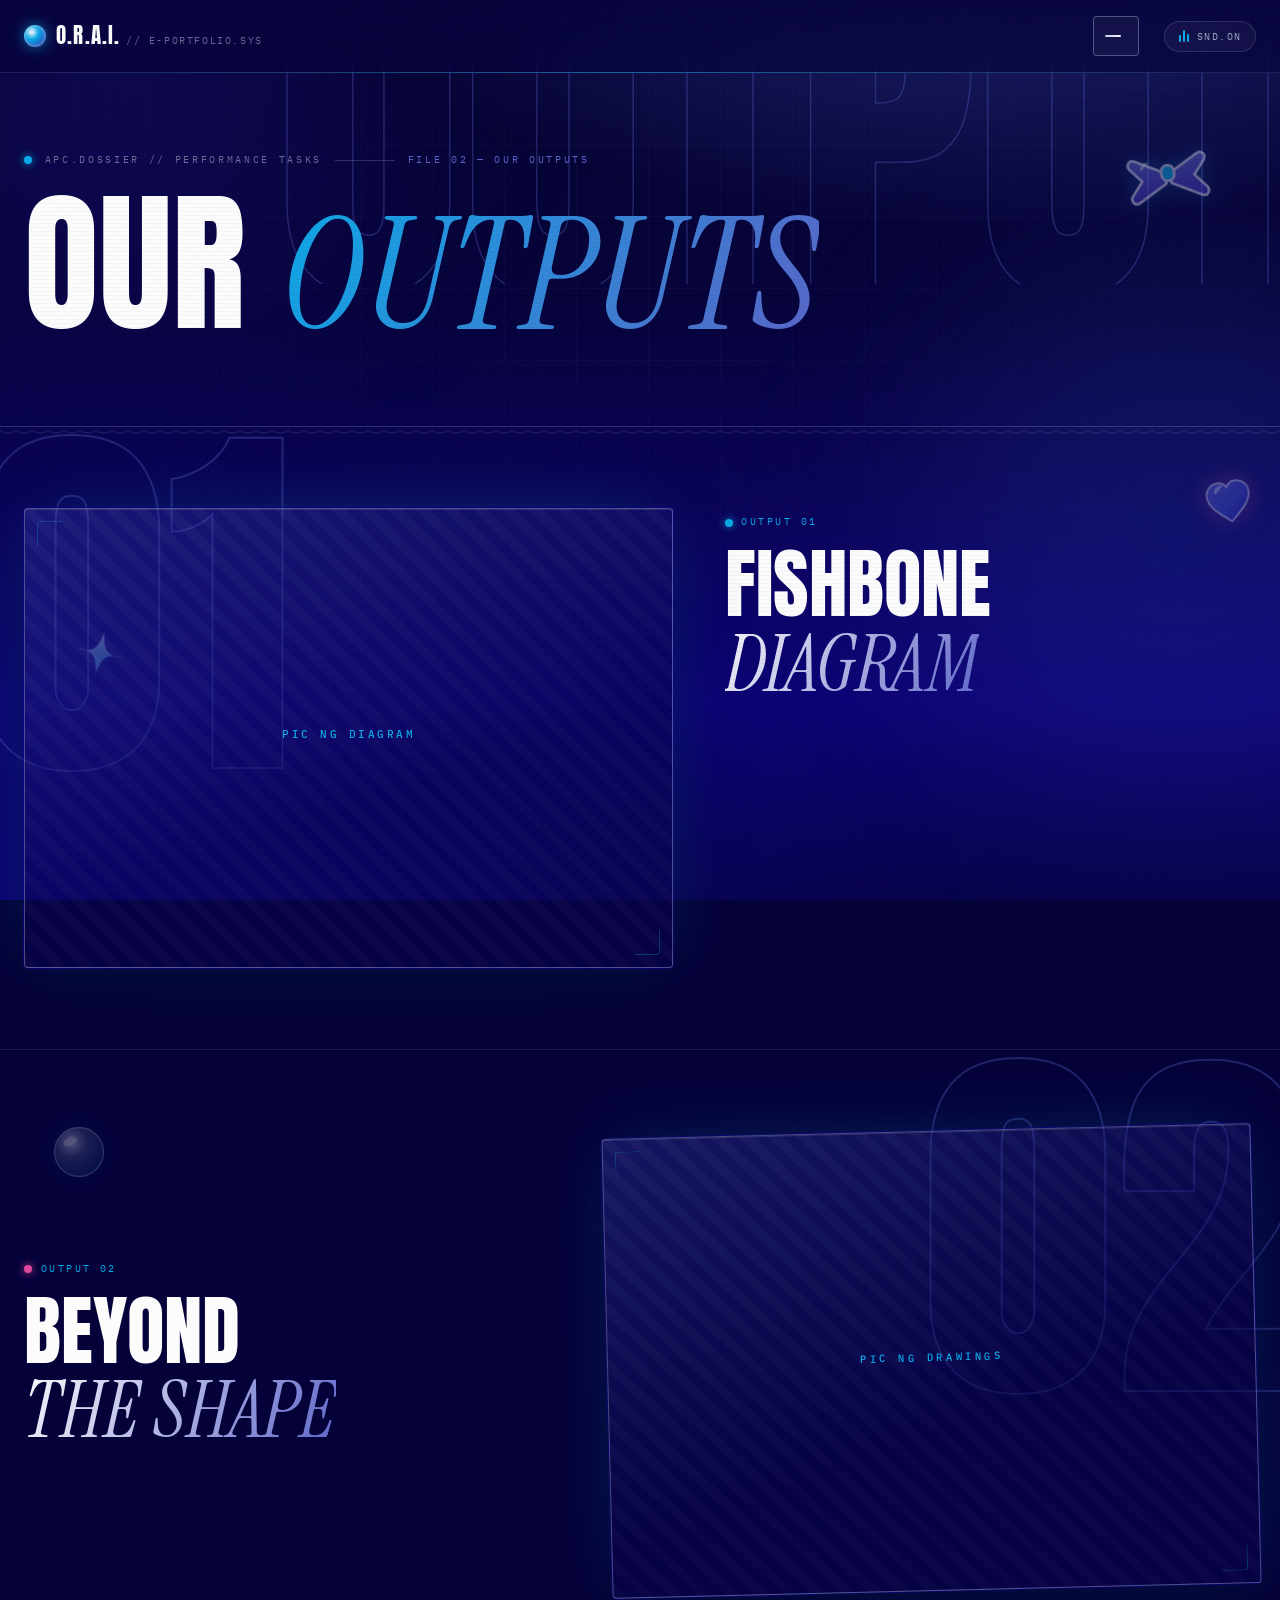
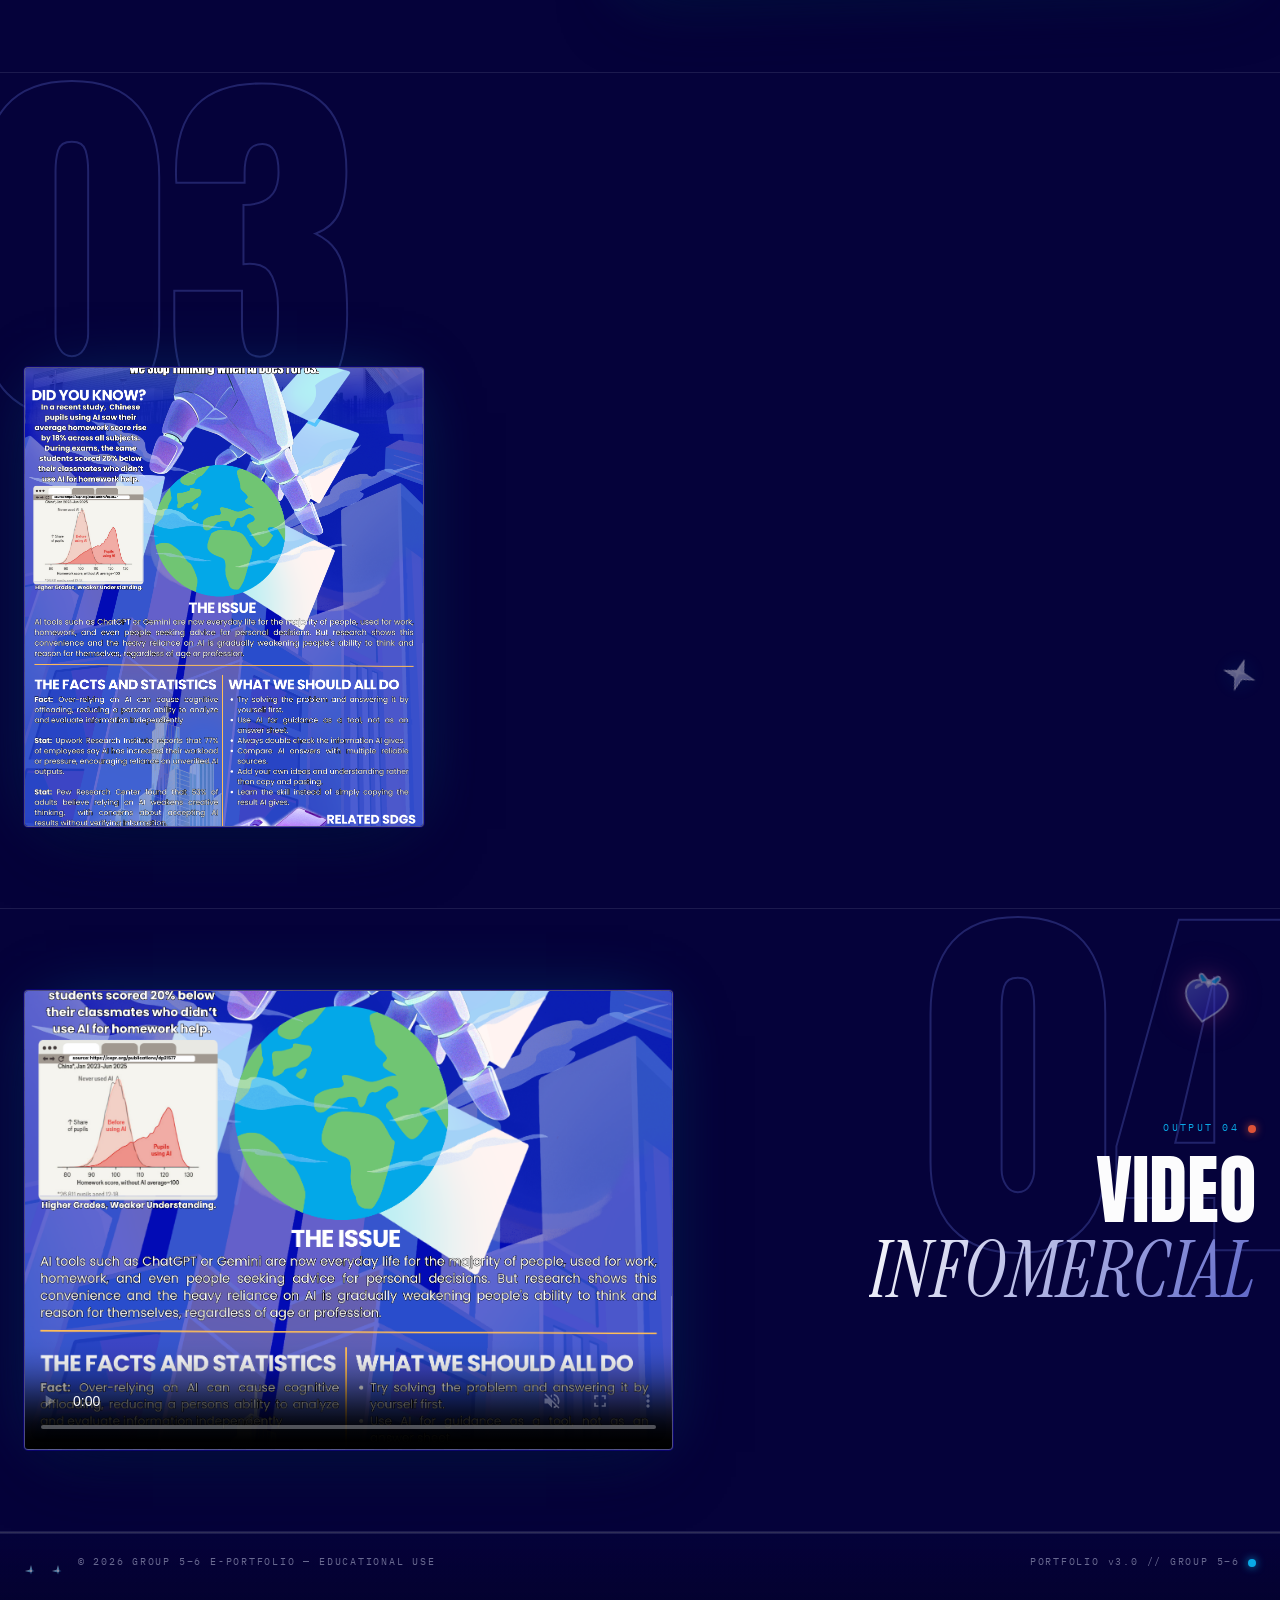
==== commit 876e7492: "FINISH THAT SHIT" ====
--- a/outputs.html
+++ b/outputs.html
@@ -1,240 +1,422 @@
-<!DOCTYPE html>
+<!doctype html>
 <html lang="en">
-<head>
-  <meta charset="UTF-8" />
-  <meta name="viewport" content="width=device-width, initial-scale=1.0" />
-  <title>Our Outputs — Group 5–6 E-Portfolio</title>
-  <meta name="description" content="Our group projects and outputs on the overreliance on artificial intelligence: fishbone diagram, Beyond the Shape, Visuals with a Vision, and a video infomercial." />
-  <link rel="icon" href="data:image/svg+xml,%3Csvg xmlns='http://www.w3.org/2000/svg' viewBox='0 0 32 32'%3E%3Ccircle cx='16' cy='16' r='14' fill='%231000A0'/%3E%3Ccircle cx='16' cy='16' r='6' fill='%230AA9E7'/%3E%3C/svg%3E" />
-  <link rel="preconnect" href="https://fonts.googleapis.com" />
-  <link rel="preconnect" href="https://fonts.gstatic.com" crossorigin />
-  <link href="https://fonts.googleapis.com/css2?family=Anton&family=Archivo:ital,wght@0,400;0,500;0,600;0,700;1,400&family=IBM+Plex+Mono:wght@400;500;600&family=Instrument+Serif:ital@0;1&display=swap" rel="stylesheet" />
-  <link rel="stylesheet" href="styles.css" />
-  <link rel="stylesheet" href="menu.css" />
-  <noscript>
-    <style>
-      .reveal { opacity: 1 !important; transform: none !important; }
-      .term { display: none !important; }
-    </style>
-  </noscript>
-</head>
-<body>
-  <a class="skip-link" href="#main">Skip to content</a>
-
-  <div class="atmosphere" aria-hidden="true">
-    <div class="atmosphere__base"></div>
-    <div class="blob blob--1"></div>
-    <div class="blob blob--2"></div>
-    <div class="blob blob--3"></div>
-    <div class="bubbles" aria-hidden="true">
-      <span></span><span></span><span></span><span></span><span></span><span></span><span></span><span></span>
+  <head>
+    <meta charset="UTF-8" />
+    <meta name="viewport" content="width=device-width, initial-scale=1.0" />
+    <title>Our Outputs — Group 5–6 E-Portfolio</title>
+    <meta
+      name="description"
+      content="Our group projects and outputs on the overreliance on artificial intelligence: fishbone diagram, Beyond the Shape, Visuals with a Vision, and a video infomercial."
+    />
+    <link
+      rel="icon"
+      href="data:image/svg+xml,%3Csvg xmlns='http://www.w3.org/2000/svg' viewBox='0 0 32 32'%3E%3Ccircle cx='16' cy='16' r='14' fill='%231000A0'/%3E%3Ccircle cx='16' cy='16' r='6' fill='%230AA9E7'/%3E%3C/svg%3E"
+    />
+    <link rel="preconnect" href="https://fonts.googleapis.com" />
+    <link rel="preconnect" href="https://fonts.gstatic.com" crossorigin />
+    <link
+      href="https://fonts.googleapis.com/css2?family=Anton&family=Archivo:ital,wght@0,400;0,500;0,600;0,700;1,400&family=IBM+Plex+Mono:wght@400;500;600&family=Instrument+Serif:ital@0;1&display=swap"
+      rel="stylesheet"
+    />
+    <link rel="stylesheet" href="styles.css" />
+    <link rel="stylesheet" href="menu.css" />
+    <noscript>
+      <style>
+        .reveal {
+          opacity: 1 !important;
+          transform: none !important;
+        }
+        .term {
+          display: none !important;
+        }
+      </style>
+    </noscript>
+  </head>
+  <body>
+    <a class="skip-link" href="#main">Skip to content</a>
+
+    <div class="atmosphere" aria-hidden="true">
+      <div class="atmosphere__base"></div>
+      <div class="blob blob--1"></div>
+      <div class="blob blob--2"></div>
+      <div class="blob blob--3"></div>
+      <div class="bubbles" aria-hidden="true">
+        <span></span><span></span><span></span><span></span><span></span
+        ><span></span><span></span><span></span>
+      </div>
+      <div class="grid-overlay" aria-hidden="true"></div>
     </div>
-    <div class="grid-overlay" aria-hidden="true"></div>
-  </div>
-  <div class="noise" aria-hidden="true"></div>
-  <div class="scanlines" aria-hidden="true"></div>
-
-  <header class="nav" id="top">
-    <div class="nav__inner">
-      <a class="nav__brand" href="index.html" aria-label="O.R.A.I. home">
-        <span class="nav__glyph" aria-hidden="true"></span>
-        <span class="nav__code">O.R.A.I.<span class="nav__code-sub">// E-PORTFOLIO.SYS</span></span>
-      </a>
-      <button class="nav__menu-btn" id="pmenuOpen" type="button" aria-haspopup="dialog" aria-controls="pmenu" aria-expanded="false" aria-label="Open navigation menu">
-        <span></span><span></span><span></span>
-      </button>
-      <button class="nav__sound" id="soundToggle" type="button" aria-pressed="false" aria-label="Interface sounds: off - activate to unmute">
-        <span class="nav__sound-eq" aria-hidden="true"><i></i><i></i><i></i></span>
-        <span class="nav__sound-text">SND.OFF</span>
-      </button>
+    <div class="noise" aria-hidden="true"></div>
+    <div class="scanlines" aria-hidden="true"></div>
+
+    <header class="nav" id="top">
+      <div class="nav__inner">
+        <a class="nav__brand" href="index.html" aria-label="O.R.A.I. home">
+          <span class="nav__glyph" aria-hidden="true"></span>
+          <span class="nav__code"
+            >O.R.A.I.<span class="nav__code-sub">// E-PORTFOLIO.SYS</span></span
+          >
+        </a>
+        <button
+          class="nav__menu-btn"
+          id="pmenuOpen"
+          type="button"
+          aria-haspopup="dialog"
+          aria-controls="pmenu"
+          aria-expanded="false"
+          aria-label="Open navigation menu"
+        >
+          <span></span><span></span><span></span>
+        </button>
+        <button
+          class="nav__sound"
+          id="soundToggle"
+          type="button"
+          aria-pressed="false"
+          aria-label="Interface sounds: off - activate to unmute"
+        >
+          <span class="nav__sound-eq" aria-hidden="true"
+            ><i></i><i></i><i></i
+          ></span>
+          <span class="nav__sound-text">SND.OFF</span>
+        </button>
+      </div>
+    </header>
+
+    <main id="main">
+      <!-- ================= PAGE HEAD ================= -->
+      <img
+        class="decor decor--hide-sm"
+        src="assets/decor/bow.svg"
+        alt=""
+        aria-hidden="true"
+        loading="lazy"
+        style="--dx: 88%; --dy: 16%; --ds: 84px; --dr: -8deg; --do: 0.5"
+      />
+      <img
+        class="decor"
+        src="assets/decor/sparkle.svg"
+        alt=""
+        aria-hidden="true"
+        loading="lazy"
+        style="
+          --dx: 6%;
+          --dy: 70%;
+          --ds: 46px;
+          --dr: 12deg;
+          --do: 0.45;
+          --dd: 1.4s;
+        "
+      />
+      <section class="page-head">
+        <div class="giant giant--page" aria-hidden="true">OUTPUT</div>
+        <div class="container">
+          <p class="page-head__kicker reveal">
+            <span class="dot dot--cyan" aria-hidden="true"></span>
+            APC.DOSSIER // PERFORMANCE TASKS
+            <span class="hud__rule"></span>
+            <span class="hud__id">FILE 02 — OUR OUTPUTS</span>
+          </p>
+          <h1 class="page-head__title reveal">OUR <em>OUTPUTS</em></h1>
+        </div>
+      </section>
+
+      <!-- ================= SPREAD 01 — FISHBONE ================= -->
+      <article class="spread spread--a scallop-top" id="output-01">
+        <img
+          class="decor decor--hide-sm"
+          src="assets/decor/heart.svg"
+          alt=""
+          aria-hidden="true"
+          loading="lazy"
+          style="--dx: 94%; --dy: 8%; --ds: 52px; --dr: -10deg; --do: 0.45"
+        />
+
+        <div class="spread__num spread__num--left" aria-hidden="true">01</div>
+        <div class="container spread__grid spread__grid--media-left">
+          <div class="spread__media reveal">
+            <div
+              class="media-slot media-slot--tall"
+              data-lightbox="assets/output-01-fishbone.png"
+            >
+              <img
+                src="assets/output-01-fishbone.png"
+                alt="Fishbone diagram tracing the causes of overreliance on artificial intelligence."
+                data-fallback="fishbone"
+              />
+              <span class="media-slot__label" data-placeholder
+                ><b>PIC NG DIAGRAM</b></span
+              >
+            </div>
+          </div>
+          <div class="spread__copy">
+            <p class="spread__kicker">
+              <span class="dot dot--cyan" aria-hidden="true"></span>OUTPUT 01
+            </p>
+            <h2 class="spread__title">FISHBONE<br /><em>DIAGRAM</em></h2>
+          </div>
+        </div>
+      </article>
+
+      <!-- ================= SPREAD 02 — BEYOND THE SHAPE ================= -->
+      <article class="spread spread--b" id="output-02">
+        <img
+          class="decor decor--hide-sm"
+          src="assets/decor/bubble.svg"
+          alt=""
+          aria-hidden="true"
+          loading="lazy"
+          style="--dx: 4%; --dy: 12%; --ds: 56px; --dr: 0deg; --do: 0.35"
+        />
+
+        <div class="spread__num spread__num--right" aria-hidden="true">02</div>
+        <div class="container spread__grid spread__grid--media-right">
+          <div class="spread__copy">
+            <p class="spread__kicker">
+              <span class="dot dot--magenta" aria-hidden="true"></span>OUTPUT 02
+            </p>
+            <h2 class="spread__title">BEYOND<br /><em>THE SHAPE</em></h2>
+          </div>
+          <div class="spread__media reveal">
+            <div
+              class="media-slot media-slot--tall"
+              data-lightbox="assets/output-02-beyond-the-shape.png"
+            >
+              <img
+                src="assets/output-02-beyond-the-shape.png"
+                alt="Beyond the Shape — written work cover."
+                data-fallback="essay"
+              />
+              <span class="media-slot__label" data-placeholder
+                ><b>PIC NG DRAWINGS</b></span
+              >
+            </div>
+          </div>
+        </div>
+      </article>
+
+      <!-- ================= SPREAD 03 — VISUALS WITH A VISION ================= -->
+      <article class="spread spread--c" id="output-03">
+        <img
+          class="decor decor--hide-sm"
+          src="assets/decor/star.svg"
+          alt=""
+          aria-hidden="true"
+          loading="lazy"
+          style="--dx: 95%; --dy: 70%; --ds: 44px; --dr: 18deg; --do: 0.45"
+        />
+
+        <div class="spread__num spread__num--left" aria-hidden="true">03</div>
+        <div class="container">
+          <div class="spread__grid spread__grid--wide">
+            <div class="spread__copy reveal">
+              <p class="spread__kicker">
+                <span class="dot dot--cyan" aria-hidden="true"></span>OUTPUT 03
+              </p>
+              <h2 class="spread__title">VISUALS <em>WITH A VISION</em></h2>
+            </div>
+            <div class="media-row reveal">
+              <div
+                class="media-slot media-slot--tall"
+                data-lightbox="assets/poster.png"
+              >
+                <img
+                  src="assets/poster.png"
+                  alt="Group poster: human silhouette before a glowing AI interface in indigo tones."
+                />
+              </div>
+            </div>
+          </div>
+        </div>
+      </article>
+
+      <!-- ================= SPREAD 04 — VIDEO INFOMERCIAL ================= -->
+      <article class="spread spread--d" id="output-04">
+        <img
+          class="decor decor--hide-sm"
+          src="assets/decor/heart-bow.svg"
+          alt=""
+          aria-hidden="true"
+          loading="lazy"
+          style="--dx: 92%; --dy: 10%; --ds: 56px; --dr: 10deg; --do: 0.5"
+        />
+
+        <div class="spread__num spread__num--right" aria-hidden="true">04</div>
+        <div class="container spread__grid spread__grid--media-left">
+          <div class="spread__media reveal">
+            <div class="media-slot media-slot--tall">
+              <video
+                class="media-slot__video"
+                src="assets/INFOMERCIAL.mp4"
+                controls
+                muted
+                loop
+                playsinline
+                preload="metadata"
+                poster="assets/poster.png"
+              ></video>
+            </div>
+          </div>
+          <div class="spread__copy">
+            <p class="spread__kicker">
+              <span class="dot dot--orange" aria-hidden="true"></span>OUTPUT 04
+            </p>
+            <h2 class="spread__title">VIDEO<br /><em>INFOMERCIAL</em></h2>
+          </div>
+        </div>
+      </article>
+
+    <!-- ================= FOOTER ================= -->
+    <footer class="footer" id="contact">
+      <div class="container footer__grid">
+        <div class="footer__brand">
+          <p class="footer__logo">
+            <span class="nav__glyph" aria-hidden="true"></span>GROUP 5–6 //
+            E-PORTFOLIO
+          </p>
+          <p class="footer__tag">
+            A student e-portfolio documenting Group 5–6’s research, outputs,
+            activities, and reflections on the overreliance on artificial
+            intelligence. Media & Information Literacy, 2026.
+          </p>
+          <p class="footer__status">
+            <span class="dot dot--green" aria-hidden="true"></span>ALL SYSTEMS
+            THINKING
+          </p>
+        </div>
+        <nav class="footer__nav" aria-label="Footer">
+          <h4>INDEX</h4>
+          <a href="index.html">Cover</a>
+          <a href="outputs.html">Outputs</a>
+          <a href="synthesis.html">Synthesis</a>
+          <a href="index.html#poster">Poster</a>
+          <a href="index.html#issue">The Issue</a>
+          <a href="index.html#protocol">Protocol</a>
+        </nav>
+        <div class="footer__contact">
+          <h4>CONTACT.CHANNEL</h4>
+          <a class="footer__mail" href="mailto:group56.mil@gmail.com"
+            >group56.mil@gmail.com</a
+          >
+          <p class="footer__meta">RESPONSE.TIME: 1–2 SOLAR DAYS</p>
+          <p class="footer__meta">UPLINK: OPEN // HUMAN ATTENDED</p>
+        </div>
+      </div>
+      <div class="footer__baseline">
+        <div class="container footer__baseline-inner">
+          <p>© 2026 GROUP 5–6 E-PORTFOLIO — EDUCATIONAL USE</p>
+          <p class="footer__build">
+            PORTFOLIO v3.0 // GROUP 5–6 <span class="dot dot--cyan"></span>
+          </p>
+        </div>
+      </div>
+    </footer>
+
+    <!-- P-MENU: Persona-style interactive navigation -->
+    <div
+      class="pmenu"
+      id="pmenu"
+      role="dialog"
+      aria-modal="true"
+      aria-label="Site navigation"
+      aria-hidden="true"
+    >
+      <div class="pmenu__mask" aria-hidden="true"></div>
+      <div class="pmenu__water" aria-hidden="true"></div>
+      <video
+        class="pmenu__video"
+        src="assets/menu.mp4"
+        muted
+        loop
+        playsinline
+        preload="auto"
+        aria-hidden="true"
+      ></video>
+      <div class="pmenu__bubbles" aria-hidden="true">
+        <span></span><span></span><span></span><span></span><span></span
+        ><span></span>
+      </div>
+      <div class="pmenu__inner">
+        <div class="pmenu__head">
+          <span class="nav__glyph" aria-hidden="true"></span>
+          <span><b>O.R.A.I.</b> NAV.SYS</span>
+          <span class="pmenu__head-fill"></span>
+          <span class="pmenu__date"
+            ><span id="pmenuDate">-- --</span
+            ><span class="pmenu__date-sep"></span
+            ><span class="pmenu__date-day" id="pmenuDay">---</span
+            ><span class="pmenu__date-sep"></span
+            ><span class="pmenu__date-time" id="pmenuClock">--:--</span></span
+          >
+          <button type="button" class="pmenu__close" id="pmenuClose">
+            CLOSE ✕
+          </button>
+        </div>
+        <ul class="pmenu__list" id="pmenuList">
+          <li
+            class="pmenu__item"
+            data-href="index.html"
+            tabindex="0"
+            role="link"
+          >
+            <span class="pmenu__idx">01</span>HOME
+          </li>
+          <li
+            class="pmenu__item"
+            data-href="outputs.html"
+            tabindex="0"
+            role="link"
+          >
+            <span class="pmenu__idx">02</span>GROUP OUTPUTS
+          </li>
+          <li
+            class="pmenu__item"
+            data-href="synthesis.html"
+            tabindex="0"
+            role="link"
+          >
+            <span class="pmenu__idx">03</span>SYNTHESIS
+          </li>
+          <li
+            class="pmenu__item"
+            data-href="synthesis.html#team"
+            tabindex="0"
+            role="link"
+          >
+            <span class="pmenu__idx">04</span>MEET THE TEAM
+          </li>
+        </ul>
+        <div class="pmenu__foot">
+          <span class="dot dot--cyan" aria-hidden="true"></span>
+          <span>NAV.SYS v3.0</span>
+          <span class="pmenu__foot-fill"></span>
+          <span>↑↓ NAVIGATE · ENTER SELECT · ESC CLOSE</span>
+        </div>
+        <svg
+          class="pmenu__cursor"
+          id="pmenuCursor"
+          viewBox="0 0 40 40"
+          aria-hidden="true"
+        >
+          <polygon
+            class="pmenu__cursor-shape"
+            points="2,8 36,20 10,30"
+            fill="#FCFCFD"
+          />
+          <polygon
+            class="pmenu__cursor-shape pmenu__cursor-shape--accent"
+            points="2,8 36,20 10,30"
+            fill="#0AA9E7"
+          />
+        </svg>
+      </div>
     </div>
-  </header>
-
-  <main id="main">
-    <!-- ================= PAGE HEAD ================= -->
-      <img class="decor decor--hide-sm" src="assets/decor/bow.svg" alt="" aria-hidden="true" loading="lazy" style="--dx:88%;--dy:16%;--ds:84px;--dr:-8deg;--do:.5">
-  <img class="decor" src="assets/decor/sparkle.svg" alt="" aria-hidden="true" loading="lazy" style="--dx:6%;--dy:70%;--ds:46px;--dr:12deg;--do:.45;--dd:1.4s">
-<section class="page-head">
-      <div class="giant giant--page" aria-hidden="true">OUTPUT</div>
-      <div class="container">
-        <p class="page-head__kicker reveal">
-          <span class="dot dot--cyan" aria-hidden="true"></span>
-          APC.DOSSIER // PERFORMANCE TASKS
-          <span class="hud__rule"></span>
-          <span class="hud__id">FILE 02 — OUR OUTPUTS</span>
-        </p>
-        <h1 class="page-head__title reveal">OUR <em>OUTPUTS</em></h1>
-
-      </div>
-    </section>
-
-    <!-- ================= SPREAD 01 — FISHBONE ================= -->
-    <article class="spread spread--a scallop-top" id="output-01">
-  <img class="decor decor--hide-sm" src="assets/decor/heart.svg" alt="" aria-hidden="true" loading="lazy" style="--dx:94%;--dy:8%;--ds:52px;--dr:-10deg;--do:.45">
-
-      <div class="spread__num spread__num--left" aria-hidden="true">01</div>
-      <div class="container spread__grid spread__grid--media-left">
-        <div class="spread__media reveal">
-          <div class="media-slot media-slot--tall" data-lightbox="assets/output-01-fishbone.png">
-            <img src="assets/output-01-fishbone.png" alt="Fishbone diagram tracing the causes of overreliance on artificial intelligence." data-fallback="fishbone" />
-            <span class="media-slot__label" data-placeholder><b>FIG.01 — FISHBONE DIAGRAM</b>CAUSE → EFFECT MAP // 867×2168 SAFE</span>
-          </div>
-        </div>
-        <div class="spread__copy">
-          <p class="spread__kicker"><span class="dot dot--cyan" aria-hidden="true"></span>OUTPUT 01</p>
-          <h2 class="spread__title">FISHBONE<br /><em>DIAGRAM</em></h2>
-        </div>
-      </div>
-    </article>
-
-    <!-- ================= SPREAD 02 — BEYOND THE SHAPE ================= -->
-    <article class="spread spread--b" id="output-02">
-  <img class="decor decor--hide-sm" src="assets/decor/bubble.svg" alt="" aria-hidden="true" loading="lazy" style="--dx:4%;--dy:12%;--ds:56px;--dr:0deg;--do:.35">
-
-      <div class="spread__num spread__num--right" aria-hidden="true">02</div>
-      <div class="container spread__grid spread__grid--media-right">
-        <div class="spread__copy">
-          <p class="spread__kicker"><span class="dot dot--magenta" aria-hidden="true"></span>OUTPUT 02</p>
-          <h2 class="spread__title">BEYOND<br /><em>THE SHAPE</em></h2>
-        </div>
-        <div class="spread__media reveal">
-          <div class="media-slot media-slot--tall" data-lightbox="assets/output-02-beyond-the-shape.png">
-            <img src="assets/output-02-beyond-the-shape.png" alt="Beyond the Shape — written work cover." data-fallback="essay" />
-            <span class="media-slot__label" data-placeholder><b>FIG.02 — MANUSCRIPT</b>ESSAY EXHIBIT // COVER SHEET</span>
-          </div>
-        </div>
-      </div>
-    </article>
-
-    <!-- ================= SPREAD 03 — VISUALS WITH A VISION ================= -->
-    <article class="spread spread--c" id="output-03">
-  <img class="decor decor--hide-sm" src="assets/decor/star.svg" alt="" aria-hidden="true" loading="lazy" style="--dx:95%;--dy:70%;--ds:44px;--dr:18deg;--do:.45">
-
-      <div class="spread__num spread__num--left" aria-hidden="true">03</div>
-      <div class="container">
-        <div class="spread__grid spread__grid--wide">
-          <div class="spread__copy reveal">
-            <p class="spread__kicker"><span class="dot dot--cyan" aria-hidden="true"></span>OUTPUT 03</p>
-            <h2 class="spread__title">VISUALS <em>WITH A VISION</em></h2>
-          </div>
-          <div class="media-row reveal">
-            <div class="media-slot media-slot--tall" data-lightbox="assets/poster.png">
-              <img src="assets/poster.png" alt="Group poster: human silhouette before a glowing AI interface in indigo tones." />
-            </div>
-          </div>
-        </div>
-      </div>
-    </article>
-
-    <!-- ================= SPREAD 04 — VIDEO INFOMERCIAL ================= -->
-    <article class="spread spread--d" id="output-04">
-  <img class="decor decor--hide-sm" src="assets/decor/heart-bow.svg" alt="" aria-hidden="true" loading="lazy" style="--dx:92%;--dy:10%;--ds:56px;--dr:10deg;--do:.5">
-
-      <div class="spread__num spread__num--right" aria-hidden="true">04</div>
-      <div class="container spread__grid spread__grid--media-left">
-        <div class="spread__media reveal">
-          <div class="media-slot media-slot--tall">
-            <video class="media-slot__video" src="assets/INFOMERCIAL.mp4" controls muted loop playsinline preload="metadata" poster="assets/poster.png"></video>
-          </div>
-
-        </div>
-        <div class="spread__copy">
-          <p class="spread__kicker"><span class="dot dot--orange" aria-hidden="true"></span>OUTPUT 04</p>
-          <h2 class="spread__title">VIDEO<br /><em>INFOMERCIAL</em></h2>
-        </div>
-      </div>
-    </article>
-  
-    <!-- ================= SPREAD 05 — THE POSTER ================= -->
-    <article class="spread spread--a" id="output-poster">
-      <div class="spread__num spread__num--left" aria-hidden="true">05</div>
-      <div class="container spread__grid spread__grid--media-left">
-        <div class="spread__media reveal">
-          <div class="media-slot media-slot--tall" data-lightbox="assets/poster.png">
-            <img src="assets/poster.png"
-                 alt="Group poster: a human silhouette stands before a glowing artificial intelligence interface in deep indigo and blue tones, under the title Overreliance on Artificial Intelligence."
-                 width="1587" height="2245" />
-          </div>
-        </div>
-        <div class="spread__copy">
-          <p class="spread__kicker"><span class="dot dot--cyan" aria-hidden="true"></span>GROUP POSTER</p>
-          <h2 class="spread__title">THE<br /><em>POSTER</em></h2>
-        </div>
-      </div>
-    </article>
-
-  </main>
-
-  <!-- ================= FOOTER ================= -->
-  <footer class="footer" id="contact">
-    <div class="container footer__grid">
-      <div class="footer__brand">
-        <p class="footer__logo"><span class="nav__glyph" aria-hidden="true"></span>GROUP 5–6 // E-PORTFOLIO</p>
-        <p class="footer__tag">A student e-portfolio documenting Group 5–6’s research, outputs, activities, and reflections on the overreliance on artificial intelligence. Media & Information Literacy, 2026.</p>
-        <p class="footer__status"><span class="dot dot--green" aria-hidden="true"></span>ALL SYSTEMS THINKING</p>
-      </div>
-      <nav class="footer__nav" aria-label="Footer">
-        <h4>INDEX</h4>
-        <a href="index.html">Cover</a>
-        <a href="outputs.html">Outputs</a>
-        <a href="synthesis.html">Synthesis</a>
-        <a href="index.html#poster">Poster</a>
-        <a href="index.html#issue">The Issue</a>
-        <a href="index.html#protocol">Protocol</a>
-      </nav>
-      <div class="footer__contact">
-        <h4>CONTACT.CHANNEL</h4>
-        <a class="footer__mail" href="mailto:group56.mil@gmail.com">group56.mil@gmail.com</a>
-        <p class="footer__meta">RESPONSE.TIME: 1–2 SOLAR DAYS</p>
-        <p class="footer__meta">UPLINK: OPEN // HUMAN ATTENDED</p>
-      </div>
+
+    <!-- page transition wipe -->
+    <div class="pagewipe" id="pagewipe" aria-hidden="true">
+      <span class="pagewipe__label" id="pagewipeLabel"></span>
     </div>
-    <div class="footer__baseline">
-      <div class="container footer__baseline-inner">
-        <p>© 2026 GROUP 5–6 E-PORTFOLIO — EDUCATIONAL USE</p>
-        <p class="footer__build">PORTFOLIO v3.0 // GROUP 5–6 <span class="dot dot--cyan"></span></p>
-      </div>
-    </div>
-  </footer>
-
-
-  <!-- P-MENU: Persona-style interactive navigation -->
-  <div class="pmenu" id="pmenu" role="dialog" aria-modal="true" aria-label="Site navigation" aria-hidden="true">
-    <div class="pmenu__mask" aria-hidden="true"></div>
-    <div class="pmenu__water" aria-hidden="true"></div>
-    <video class="pmenu__video" src="assets/menu.mp4" muted loop playsinline preload="auto" aria-hidden="true"></video>
-    <div class="pmenu__bubbles" aria-hidden="true"><span></span><span></span><span></span><span></span><span></span><span></span></div>
-    <div class="pmenu__inner">
-      <div class="pmenu__head">
-        <span class="nav__glyph" aria-hidden="true"></span>
-        <span><b>O.R.A.I.</b> NAV.SYS</span>
-        <span class="pmenu__head-fill"></span>
-        <span class="pmenu__date"><span id="pmenuDate">-- --</span><span class="pmenu__date-sep"></span><span class="pmenu__date-day" id="pmenuDay">---</span><span class="pmenu__date-sep"></span><span class="pmenu__date-time" id="pmenuClock">--:--</span></span>
-        <button type="button" class="pmenu__close" id="pmenuClose">CLOSE ✕</button>
-      </div>
-      <ul class="pmenu__list" id="pmenuList">
-        <li class="pmenu__item" data-href="index.html" tabindex="0" role="link"><span class="pmenu__idx">01</span>HOME</li>
-        <li class="pmenu__item" data-href="outputs.html" tabindex="0" role="link"><span class="pmenu__idx">02</span>GROUP OUTPUTS</li>
-        <li class="pmenu__item" data-href="synthesis.html" tabindex="0" role="link"><span class="pmenu__idx">03</span>SYNTHESIS</li>
-        <li class="pmenu__item" data-href="synthesis.html#team" tabindex="0" role="link"><span class="pmenu__idx">04</span>MEET THE TEAM</li>
-      </ul>
-      <div class="pmenu__foot">
-        <span class="dot dot--cyan" aria-hidden="true"></span>
-        <span>NAV.SYS v3.0</span>
-        <span class="pmenu__foot-fill"></span>
-        <span>↑↓ NAVIGATE · ENTER SELECT · ESC CLOSE</span>
-      </div>
-      <svg class="pmenu__cursor" id="pmenuCursor" viewBox="0 0 40 40" aria-hidden="true">
-        <polygon class="pmenu__cursor-shape" points="2,8 36,20 10,30" fill="#FCFCFD"/><polygon class="pmenu__cursor-shape pmenu__cursor-shape--accent" points="2,8 36,20 10,30" fill="#0AA9E7"/>
-      </svg>
-    </div>
-  </div>
-
-  <!-- page transition wipe -->
-  <div class="pagewipe" id="pagewipe" aria-hidden="true">
-    <span class="pagewipe__label" id="pagewipeLabel"></span>
-  </div>
-
-  <script src="main.js"></script>
-</body>
+
+    <script src="main.js"></script>
+  </body>
 </html>
--- a/styles.css
+++ b/styles.css
@@ -1,12 +1,12 @@
 /* ============================================================
-   O.R.A.I. — Overreliance on Artificial Intelligence
+   O.R.A.I. - Overreliance on Artificial Intelligence
    Y2K × FRUTIGER AERO × JAPANESE EDITORIAL × CYBER CHROME
    Color DNA: group poster (deep indigo → periwinkle, white)
    "What if our poster became a futuristic digital magazine?"
    ============================================================ */
 
 :root {
-  /* Poster palette — dominant */
+  /* Poster palette - dominant */
   --indigo-deep: #1000a0;
   --indigo-electric: #2514a7;
   --indigo-muted: #3f31b2;
@@ -15,7 +15,7 @@
   --white: #fcfcfd;
   --lavender: #c6cae4;
 
-  /* Accents — small doses only */
+  /* Accents - small doses only */
   --cyan: #0aa9e7;
   --green: #7aa384;
   --orange-red: #dd5338;
@@ -171,7 +171,7 @@
 }
 
 /* ============================================================
-   ATMOSPHERE — layered indigo depth, noise, scanlines
+   ATMOSPHERE - layered indigo depth, noise, scanlines
    ============================================================ */
 .atmosphere {
   position: fixed;
@@ -362,7 +362,7 @@
   );
 }
 
-/* Digital noise + scanlines — fixed editorial texture layers */
+/* Digital noise + scanlines - fixed editorial texture layers */
 .noise,
 .scanlines {
   position: fixed;
@@ -386,7 +386,7 @@
 }
 
 /* ============================================================
-   NAV — translucent chrome rail
+   NAV - translucent chrome rail
    ============================================================ */
 .nav {
   position: fixed;
@@ -640,7 +640,7 @@
 }
 
 /* ============================================================
-   EDITORIAL PRIMITIVES — hud, dots, chips, stickers, rules
+   EDITORIAL PRIMITIVES - hud, dots, chips, stickers, rules
    ============================================================ */
 .hud {
   display: inline-flex;
@@ -713,7 +713,7 @@
   -webkit-backdrop-filter: blur(6px);
 }
 
-/* Stickers — rotated chrome-edged badges */
+/* Stickers - rotated chrome-edged badges */
 .sticker {
   display: inline-flex;
   align-items: center;
@@ -749,7 +749,7 @@
   border-color: rgba(252, 252, 253, 0.5);
 }
 
-/* Badge — flat mono label */
+/* Badge - flat mono label */
 .badge {
   display: inline-block;
   font-family: var(--font-mono);
@@ -762,7 +762,7 @@
   border-radius: 2px;
 }
 
-/* Vertical rail label — Japanese magazine side text */
+/* Vertical rail label - Japanese magazine side text */
 .rail-label {
   position: absolute;
   top: 0;
@@ -791,7 +791,7 @@
   border-top-color: var(--line);
 }
 
-/* Glass — translucent panel */
+/* Glass - translucent panel */
 .glass {
   background: var(--glass-fill);
   border: 1px solid var(--glass-edge);
@@ -802,7 +802,7 @@
 }
 
 /* ============================================================
-   SECTION SCAFFOLD — numbers, titles, giant words
+   SECTION SCAFFOLD - numbers, titles, giant words
    ============================================================ */
 section {
   position: relative;
@@ -851,7 +851,7 @@
   -webkit-text-stroke: 0;
 }
 
-/* Giant background words — cropped, drifting on scroll */
+/* Giant background words - cropped, drifting on scroll */
 .giant {
   position: absolute;
   font-family: var(--font-display);
@@ -899,7 +899,7 @@
 }
 
 /* ============================================================
-   BUTTONS — glossy Y2K chrome
+   BUTTONS - glossy Y2K chrome
    ============================================================ */
 .btn {
   position: relative;
@@ -991,7 +991,7 @@
 }
 
 /* ============================================================
-   HERO — the magazine cover
+   HERO - the magazine cover
    ============================================================ */
 .hero {
   position: relative;
@@ -1162,7 +1162,7 @@
   z-index: 3;
 }
 
-/* cover poster — overlaps the title block */
+/* cover poster - overlaps the title block */
 .hero__cover {
   position: relative;
   z-index: 1;
@@ -1232,7 +1232,7 @@
 }
 
 /* ============================================================
-   REVEAL — scroll entrance
+   REVEAL - scroll entrance
    ============================================================ */
 .reveal {
   opacity: 0;
@@ -1362,7 +1362,7 @@
 }
 
 /* ============================================================
-   POSTER SECTION — exhibit spread
+   POSTER SECTION - exhibit spread
    ============================================================ */
 .poster-section {
   padding: clamp(5rem, 10vh, 8.5rem) 0;
@@ -1464,8 +1464,40 @@
   z-index: 3;
 }
 
+.purpose {
+  padding: clamp(4rem, 9vh, 7rem) 0;
+  border-top: 1px solid var(--line-faint);
+  border-bottom: 1px solid var(--line-faint);
+  background: linear-gradient(180deg, rgba(16, 0, 160, 0.14), transparent 60%);
+}
+.purpose__inner {
+  position: relative;
+  z-index: 1;
+}
+.purpose__content {
+  max-width: 62rem;
+}
+.purpose__title {
+  margin: 0 0 1.1rem;
+  font-family: var(--font-display);
+  font-size: clamp(2.6rem, 6vw, 5rem);
+  line-height: 0.95;
+  letter-spacing: 0.04em;
+  text-transform: uppercase;
+  font-weight: 900;
+  color: var(--white);
+}
+.purpose__text {
+  margin: 0;
+  max-width: 48rem;
+  font-size: clamp(1rem, 1.5vw, 1.3rem);
+  line-height: 1.7;
+  color: var(--ink-soft);
+  font-weight: 400;
+}
+
 /* ============================================================
-   MANIFESTO — editorial pull-quote spread
+   MANIFESTO - editorial pull-quote spread
    ============================================================ */
 .manifesto {
   padding: clamp(5rem, 12vh, 9rem) 0;
@@ -1543,7 +1575,7 @@
 }
 
 /* ============================================================
-   THE ISSUE — threat briefing, asymmetric grid
+   THE ISSUE - threat briefing, asymmetric grid
    ============================================================ */
 .issue {
   padding: clamp(5rem, 10vh, 8.5rem) 0;
@@ -1575,7 +1607,7 @@
   box-shadow: 0 0 34px -8px rgba(10, 169, 231, 0.35);
   transform: translateY(-4px);
 }
-/* asymmetric spans — magazine rhythm, no uniform card rows */
+/* asymmetric spans - magazine rhythm, no uniform card rows */
 .issue-card:nth-child(1) {
   grid-column: 1 / span 7;
 }
@@ -1625,7 +1657,7 @@
 }
 
 /* ============================================================
-   SELF-CHECK — diagnostic module
+   SELF-CHECK - diagnostic module
    ============================================================ */
 .signals {
   padding: clamp(5rem, 10vh, 8.5rem) 0;
@@ -1793,7 +1825,7 @@
 }
 
 /* ============================================================
-   PROTOCOL — countermeasures
+   PROTOCOL - countermeasures
    ============================================================ */
 .protocol {
   padding: clamp(5rem, 10vh, 8.5rem) 0;
@@ -2007,7 +2039,7 @@
 }
 
 /* ============================================================
-   APC OUTPUT SPREADS — outputs.html
+   APC OUTPUT SPREADS - outputs.html
    ============================================================ */
 .page-head {
   position: relative;
@@ -2135,7 +2167,7 @@
   margin-top: 1.6rem;
 }
 
-/* media slot — chrome frame with placeholder art */
+/* media slot - chrome frame with placeholder art */
 .media-slot {
   position: relative;
   border: 1px solid var(--glass-edge-bright);
@@ -2327,7 +2359,7 @@
 }
 
 /* ============================================================
-   TEAM — futuristic editorial profiles
+   TEAM - futuristic editorial profiles
    ============================================================ */
 .team {
   padding: clamp(4.5rem, 9vh, 7.5rem) 0;
@@ -3264,8 +3296,13 @@
   left: 0;
   right: 0;
   height: 14px;
-  background:
-    radial-gradient(circle at 8px -4px, transparent 10px, rgba(198, 202, 228, 0.14) 11px, transparent 12px) repeat-x;
+  background: radial-gradient(
+      circle at 8px -4px,
+      transparent 10px,
+      rgba(198, 202, 228, 0.14) 11px,
+      transparent 12px
+    )
+    repeat-x;
   background-size: 16px 14px;
   pointer-events: none;
   z-index: 2;
@@ -3273,7 +3310,8 @@
 
 /* soft magenta accent glow on the heart decorations */
 img.decor[src*="heart"] {
-  filter: drop-shadow(0 0 10px rgba(214, 82, 148, 0.45)) drop-shadow(0 0 22px rgba(214, 82, 148, 0.2));
+  filter: drop-shadow(0 0 10px rgba(214, 82, 148, 0.45))
+    drop-shadow(0 0 22px rgba(214, 82, 148, 0.2));
 }
 
 /* bow bullets on the "what we should all do" checklist */
@@ -3303,11 +3341,19 @@
   background: url("assets/decor/rosette.svg") no-repeat center / contain;
   opacity: 0.55;
 }
-.footer__baseline-inner p:first-child { order: 2; }
-.footer__baseline-inner .footer__build { order: 3; margin-left: auto; }
+.footer__baseline-inner p:first-child {
+  order: 2;
+}
+.footer__baseline-inner .footer__build {
+  order: 3;
+  margin-left: auto;
+}
 
 /* bow bullets on the resources list (visible on home) */
-.link-list li { position: relative; padding-left: 1.5rem; }
+.link-list li {
+  position: relative;
+  padding-left: 1.5rem;
+}
 .link-list li::before {
   content: "";
   position: absolute;
@@ -3331,7 +3377,11 @@
 }
 .explorer {
   position: relative;
-  background: linear-gradient(180deg, rgba(244, 246, 255, 0.92), rgba(214, 222, 250, 0.86));
+  background: linear-gradient(
+    180deg,
+    rgba(244, 246, 255, 0.92),
+    rgba(214, 222, 250, 0.86)
+  );
   border: 1px solid rgba(252, 252, 253, 0.9);
   border-radius: 10px;
   box-shadow:
@@ -3345,8 +3395,14 @@
   animation: explorer-in 0.7s var(--ease) both;
 }
 @keyframes explorer-in {
-  from { opacity: 0; transform: translateY(14px) scale(0.97); }
-  to { opacity: 1; transform: none; }
+  from {
+    opacity: 0;
+    transform: translateY(14px) scale(0.97);
+  }
+  to {
+    opacity: 1;
+    transform: none;
+  }
 }
 .explorer__bar {
   display: flex;
@@ -3366,9 +3422,15 @@
   border: 1px solid rgba(0, 0, 0, 0.15);
   flex: none;
 }
-.explorer__dot--r { background: #ff7a9c; }
-.explorer__dot--y { background: #ffd76e; }
-.explorer__dot--g { background: #8fe3a6; }
+.explorer__dot--r {
+  background: #ff7a9c;
+}
+.explorer__dot--y {
+  background: #ffd76e;
+}
+.explorer__dot--g {
+  background: #8fe3a6;
+}
 .explorer__title {
   margin-left: 0.4rem;
   font-weight: 600;
@@ -3378,13 +3440,20 @@
 }
 .explorer__glitch {
   margin-left: auto;
-  color: #0AA9E7;
+  color: #0aa9e7;
   font-weight: 700;
   animation: glitch-shift 2.2s steps(2) infinite;
 }
 @keyframes glitch-shift {
-  0%, 100% { transform: translateX(0); opacity: 0.9; }
-  50% { transform: translateX(2px); opacity: 0.6; }
+  0%,
+  100% {
+    transform: translateX(0);
+    opacity: 0.9;
+  }
+  50% {
+    transform: translateX(2px);
+    opacity: 0.6;
+  }
 }
 .explorer__controls {
   display: flex;
@@ -3424,16 +3493,32 @@
   place-items: center;
   padding: 0.9rem;
   background:
-    radial-gradient(circle at 20% 15%, rgba(255, 255, 255, 0.7), transparent 40%),
-    repeating-linear-gradient(0deg, rgba(90, 99, 199, 0.05) 0 1px, transparent 1px 14px),
-    repeating-linear-gradient(90deg, rgba(90, 99, 199, 0.05) 0 1px, transparent 1px 14px),
+    radial-gradient(
+      circle at 20% 15%,
+      rgba(255, 255, 255, 0.7),
+      transparent 40%
+    ),
+    repeating-linear-gradient(
+      0deg,
+      rgba(90, 99, 199, 0.05) 0 1px,
+      transparent 1px 14px
+    ),
+    repeating-linear-gradient(
+      90deg,
+      rgba(90, 99, 199, 0.05) 0 1px,
+      transparent 1px 14px
+    ),
     linear-gradient(180deg, #edeffc, #dfe4f8);
 }
 .explorer__scan {
   position: absolute;
   inset: 0;
   pointer-events: none;
-  background: repeating-linear-gradient(0deg, rgba(16, 0, 160, 0.06) 0 2px, transparent 2px 4px);
+  background: repeating-linear-gradient(
+    0deg,
+    rgba(16, 0, 160, 0.06) 0 2px,
+    transparent 2px 4px
+  );
   mix-blend-mode: overlay;
 }
 .explorer__img {
@@ -3442,7 +3527,9 @@
   height: auto;
   max-width: 100%;
   border-radius: 5px;
-  box-shadow: 0 0 0 1px rgba(16, 0, 160, 0.15), 0 6px 18px rgba(16, 0, 160, 0.18);
+  box-shadow:
+    0 0 0 1px rgba(16, 0, 160, 0.15),
+    0 6px 18px rgba(16, 0, 160, 0.18);
   image-rendering: auto;
 }
 .explorer__status {
@@ -3462,7 +3549,7 @@
   display: inline-flex;
   align-items: center;
   gap: 0.3rem;
-  color: #0AA9E7;
+  color: #0aa9e7;
   font-weight: 700;
 }
 .explorer__live i {
@@ -3472,11 +3559,22 @@
   background: currentColor;
   animation: live-blink 1.2s steps(1) infinite;
 }
-@keyframes live-blink { 50% { opacity: 0.25; } }
+@keyframes live-blink {
+  50% {
+    opacity: 0.25;
+  }
+}
 
 /* --- responsive: shrink the window on small screens --- */
 @media (max-width: 720px) {
-  .hero__cover { width: min(300px, 92%); }
-  .explorer__controls { gap: 0.3rem; }
-  .explorer__ctrl { width: 1.2rem; height: 1.2rem; }
-}
+  .hero__cover {
+    width: min(300px, 92%);
+  }
+  .explorer__controls {
+    gap: 0.3rem;
+  }
+  .explorer__ctrl {
+    width: 1.2rem;
+    height: 1.2rem;
+  }
+}
--- a/menu.css
+++ b/menu.css
@@ -1,5 +1,5 @@
 /* ============================================================
-   O.R.A.I. — P-MENU: Persona-style interactive navigation
+   O.R.A.I. - P-MENU: Persona-style interactive navigation
    OPEN MENU -> MASKED REVEAL -> WATER BG -> BIG OPTIONS -> CURSOR
    Behavioral reference: persona_3_reload_pause_menu (Ultipuk)
    Visual identity: our indigo poster × Y2K × Frutiger Aero
@@ -148,7 +148,7 @@
   opacity: 1;
 }
 .pmenu__water::before {
-  /* slow drifting light — soft ripples */
+  /* slow drifting light - soft ripples */
   content: "";
   position: absolute;
   inset: 0;
@@ -203,7 +203,7 @@
   }
 }
 
-/* menu loop video — the reference's living backdrop */
+/* menu loop video - the reference's living backdrop */
 .pmenu__video {
   position: absolute;
   inset: 0;
@@ -293,6 +293,7 @@
   grid-template-rows: auto 1fr auto;
   padding: calc(var(--nav-h) + 2.2rem) clamp(1.6rem, 6vw, 5rem) 2.4rem;
   height: 100%;
+  overflow: hidden;
   opacity: 0;
   transform: translateY(18px);
   transition:
@@ -384,28 +385,32 @@
 .pmenu__list {
   align-self: center;
   justify-self: center;
+  width: min(100%, 1200px);
   display: grid;
   gap: clamp(0.3rem, 1.2vh, 0.9rem);
-  justify-items: start;
+  justify-items: center;
+  align-items: center;
+  text-align: center;
   list-style: none;
   margin: 0;
-  padding: 0;
-  padding-right: clamp(1rem, 4vw, 4rem);
+  padding: 0 clamp(1rem, 2vw, 2rem);
 }
 .pmenu__item {
   position: relative;
+  max-width: 100%;
   font-family: var(--font-display);
-  font-size: clamp(2.4rem, min(7.6vh, 5.1vw), 5.6rem);
-  line-height: 0.96;
+  font-size: clamp(3rem, min(8.5vh, 6vw), 6.4rem);
+  line-height: 0.9;
   letter-spacing: 0.01em;
   text-transform: uppercase;
   font-style: italic;
+  white-space: normal;
   background: linear-gradient(
     180deg,
-    var(--white) 8%,
-    #bfd9f2 42%,
-    var(--cyan) 78%,
-    #6fb9e8 100%
+    #f5fbff 8%,
+    #cfe8ff 42%,
+    #79d6ff 78%,
+    #7eb9ff 100%
   );
   -webkit-background-clip: text;
   background-clip: text;
@@ -413,17 +418,18 @@
   cursor: pointer;
   user-select: none;
   display: inline-flex;
+  justify-content: center;
   align-items: baseline;
   gap: 0.9rem;
-  transform-origin: left center;
+  transform-origin: center center;
   transition:
     transform 0.35s var(--ease),
     filter 0.3s var(--ease),
     opacity 0.3s var(--ease);
-  opacity: 0.72;
-  filter: drop-shadow(0 3px 14px rgba(7, 3, 79, 0.55));
-}
-/* cascade stagger — each option steps right, like the reference */
+  opacity: 0.85;
+  filter: drop-shadow(0 3px 16px rgba(7, 3, 79, 0.6));
+}
+/* cascade stagger - each option steps right, like the reference */
 .pmenu__item:nth-child(n) {
   margin-left: 0;
 }
@@ -473,15 +479,17 @@
 }
 .pmenu__item:hover,
 .pmenu__item.is-focus {
-  transform: scale(1.07);
+  transform: scale(1.04);
   opacity: 1;
   background: none;
   -webkit-background-clip: initial;
   background-clip: initial;
   color: var(--white);
-  text-shadow: 0 2px 16px rgba(4, 2, 46, 0.85), 0 0 24px rgba(10, 169, 231, 0.55);
-  filter: drop-shadow(0 0 22px rgba(10, 169, 231, 0.65))
-    drop-shadow(0 3px 10px rgba(7, 3, 79, 0.6));
+  text-shadow:
+    0 2px 16px rgba(4, 2, 46, 0.85),
+    0 0 24px rgba(10, 169, 231, 0.7);
+  filter: drop-shadow(0 0 26px rgba(10, 169, 231, 0.8))
+    drop-shadow(0 3px 10px rgba(7, 3, 79, 0.7));
 }
 .pmenu__item:hover .pmenu__idx,
 .pmenu__item.is-focus .pmenu__idx {
@@ -491,6 +499,59 @@
   transform: scale(1.16);
   opacity: 1;
   filter: drop-shadow(0 0 30px rgba(10, 169, 231, 0.9));
+}
+.pmenu__item.is-selecting {
+  animation: item-select 0.7s cubic-bezier(0.2, 0.7, 0.2, 1) both;
+}
+.pmenu.is-closing .pmenu__item {
+  animation: item-close 0.42s cubic-bezier(0.4, 0, 0.2, 1) both;
+}
+.pmenu.is-closing .pmenu__item:nth-child(1) {
+  animation-delay: 0.02s;
+}
+.pmenu.is-closing .pmenu__item:nth-child(2) {
+  animation-delay: 0.06s;
+}
+.pmenu.is-closing .pmenu__item:nth-child(3) {
+  animation-delay: 0.1s;
+}
+.pmenu.is-closing .pmenu__item:nth-child(4) {
+  animation-delay: 0.14s;
+}
+
+@keyframes item-select {
+  0% {
+    transform: scale(1);
+    opacity: 0.9;
+    filter: drop-shadow(0 0 0 rgba(10, 169, 231, 0));
+  }
+  18% {
+    transform: scale(1.12);
+    opacity: 1;
+    filter: drop-shadow(0 0 18px rgba(10, 169, 231, 0.7));
+  }
+  45% {
+    transform: scale(1.04);
+    opacity: 1;
+    filter: drop-shadow(0 0 30px rgba(10, 169, 231, 0.9));
+  }
+  100% {
+    transform: scale(1.18);
+    opacity: 1;
+    filter: drop-shadow(0 0 36px rgba(10, 169, 231, 1));
+  }
+}
+@keyframes item-close {
+  0% {
+    opacity: 1;
+    transform: translateY(0) scale(1);
+    filter: drop-shadow(0 0 20px rgba(10, 169, 231, 0.7));
+  }
+  100% {
+    opacity: 0;
+    transform: translateY(-18px) scale(0.9);
+    filter: drop-shadow(0 0 0 rgba(10, 169, 231, 0));
+  }
 }
 
 /* staggered entrance */
